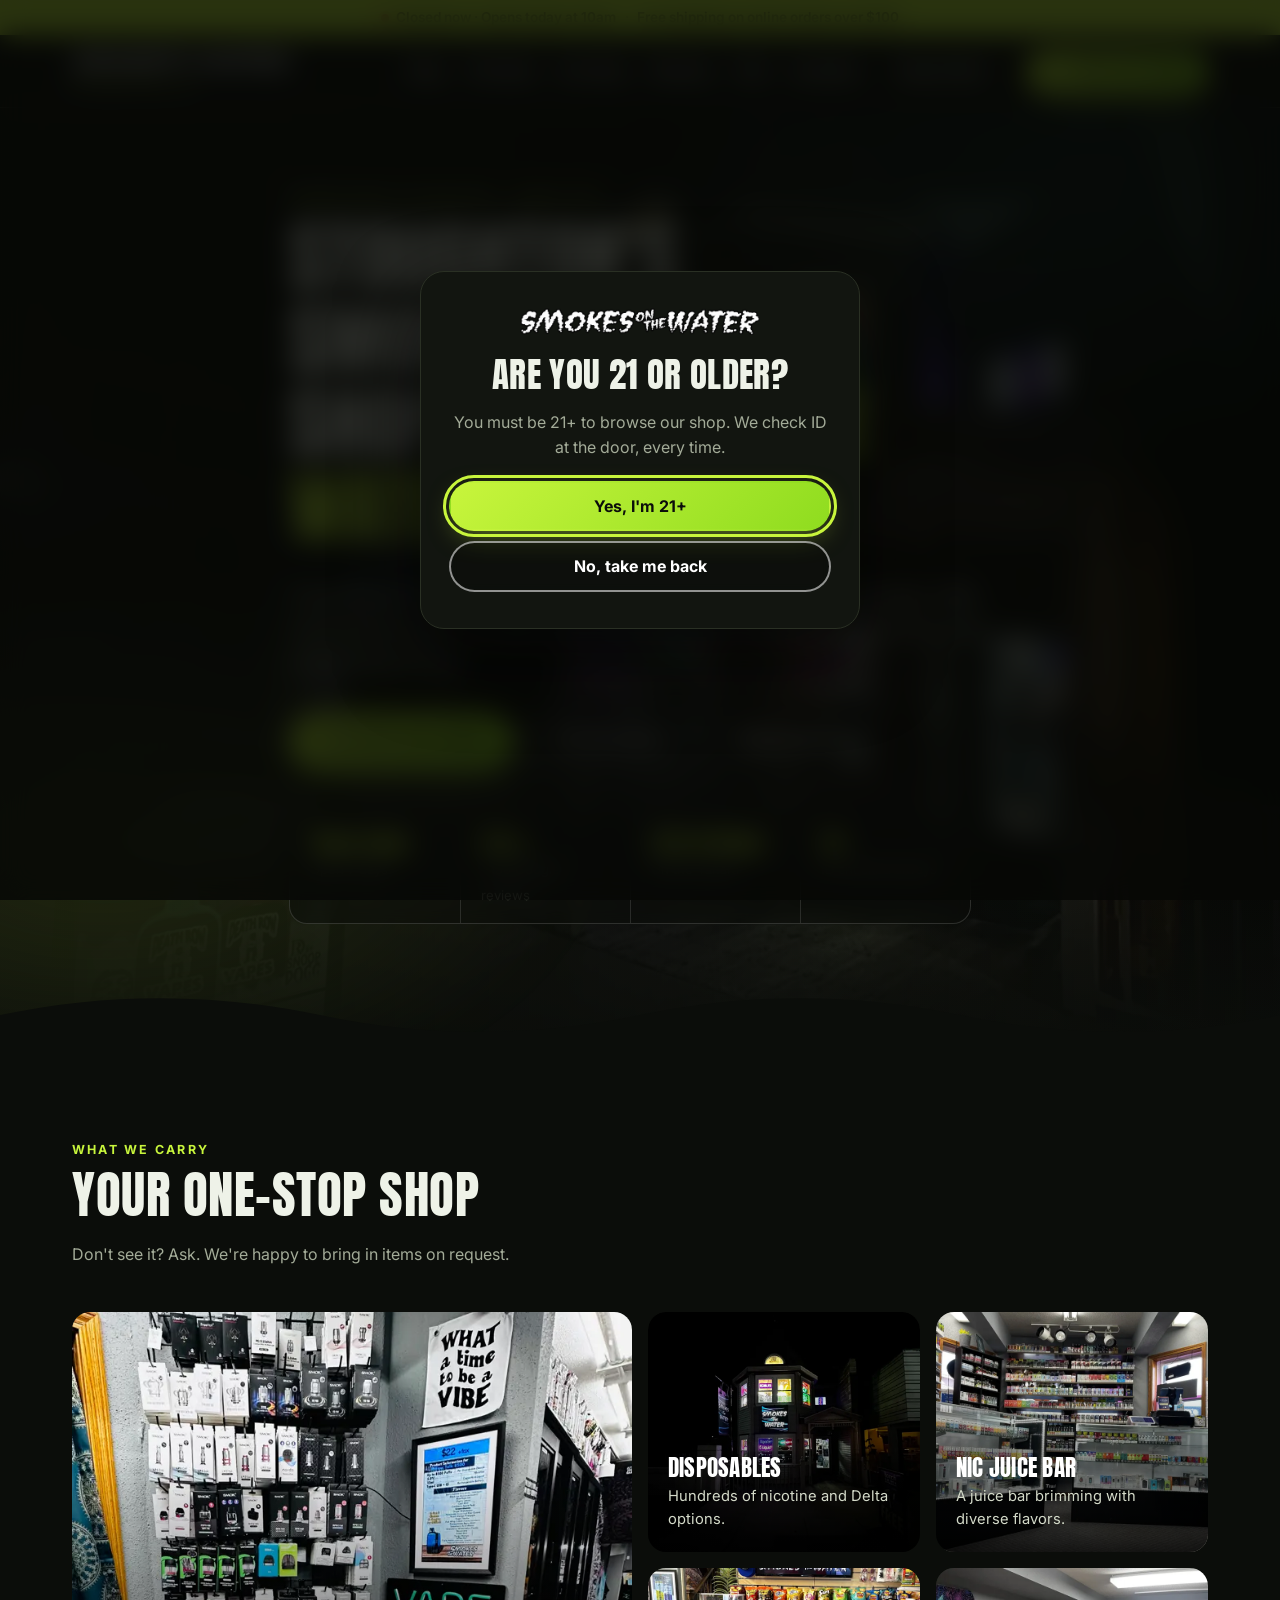
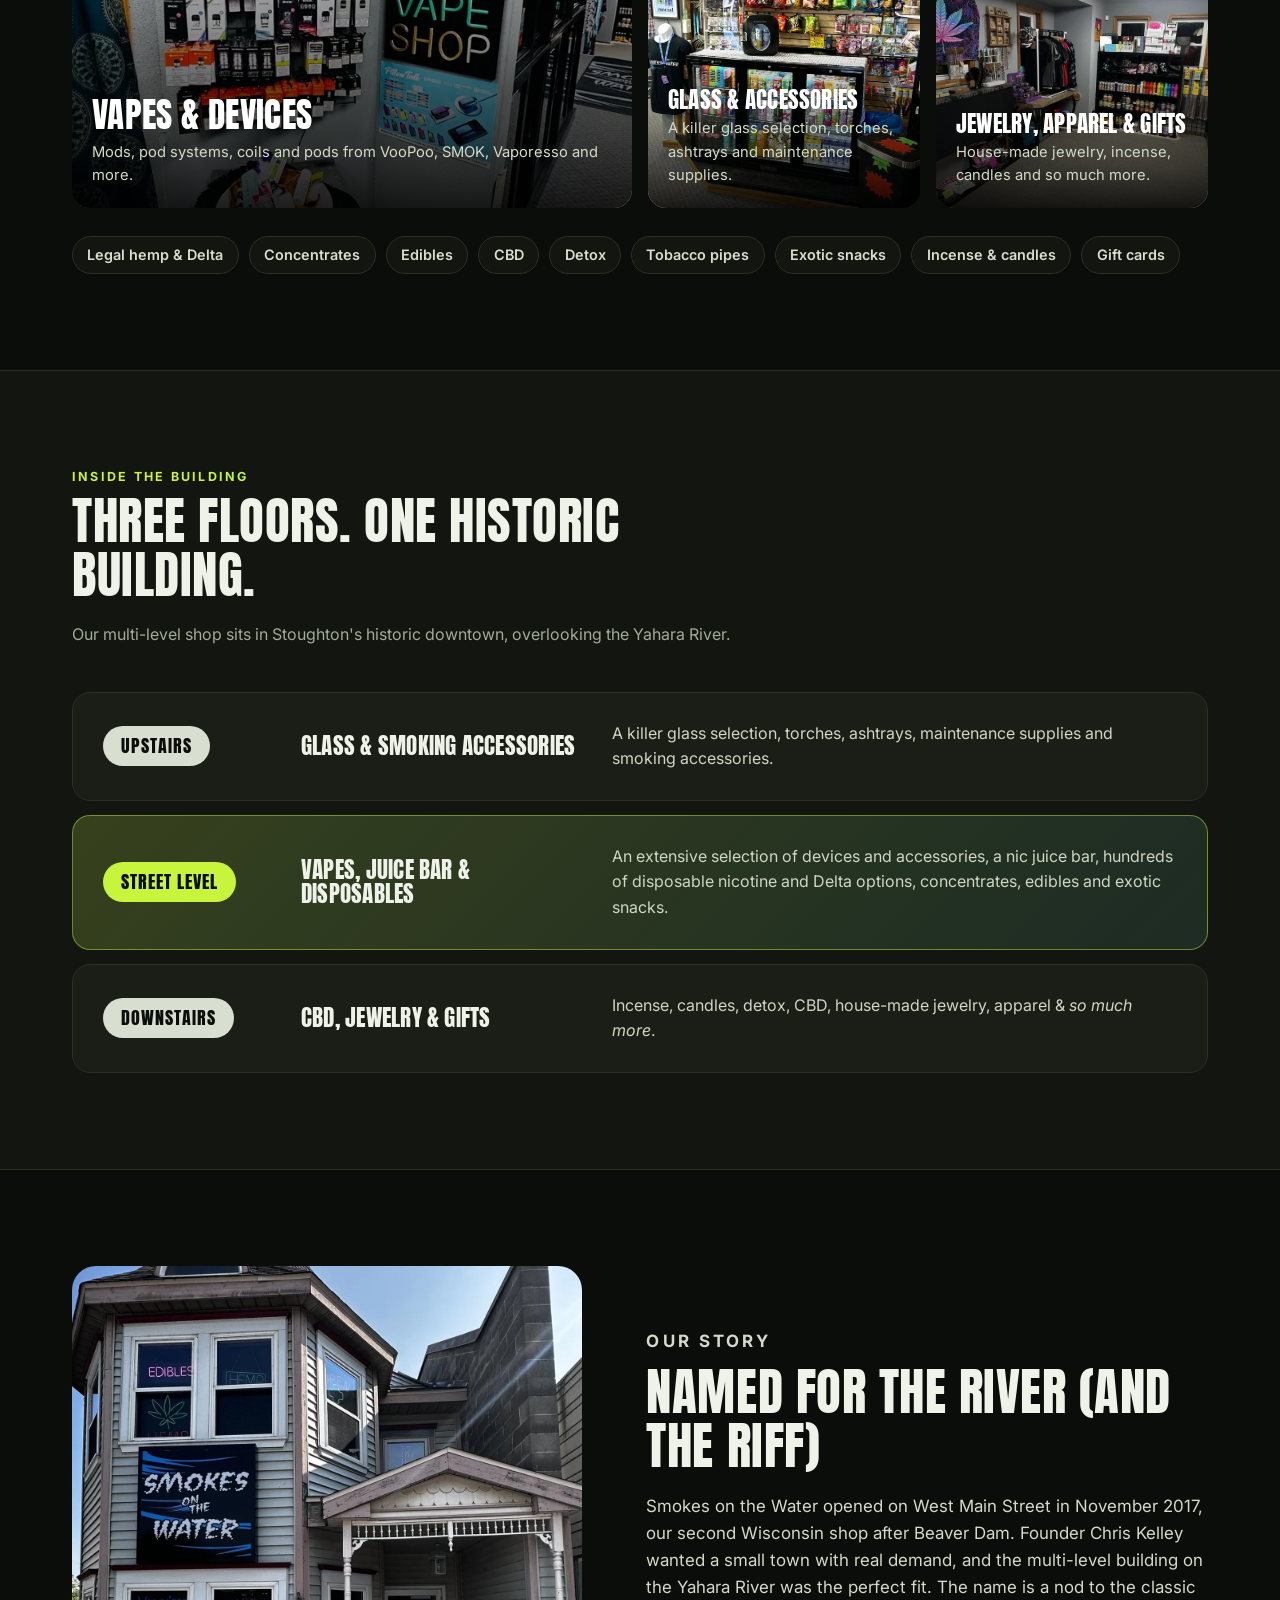
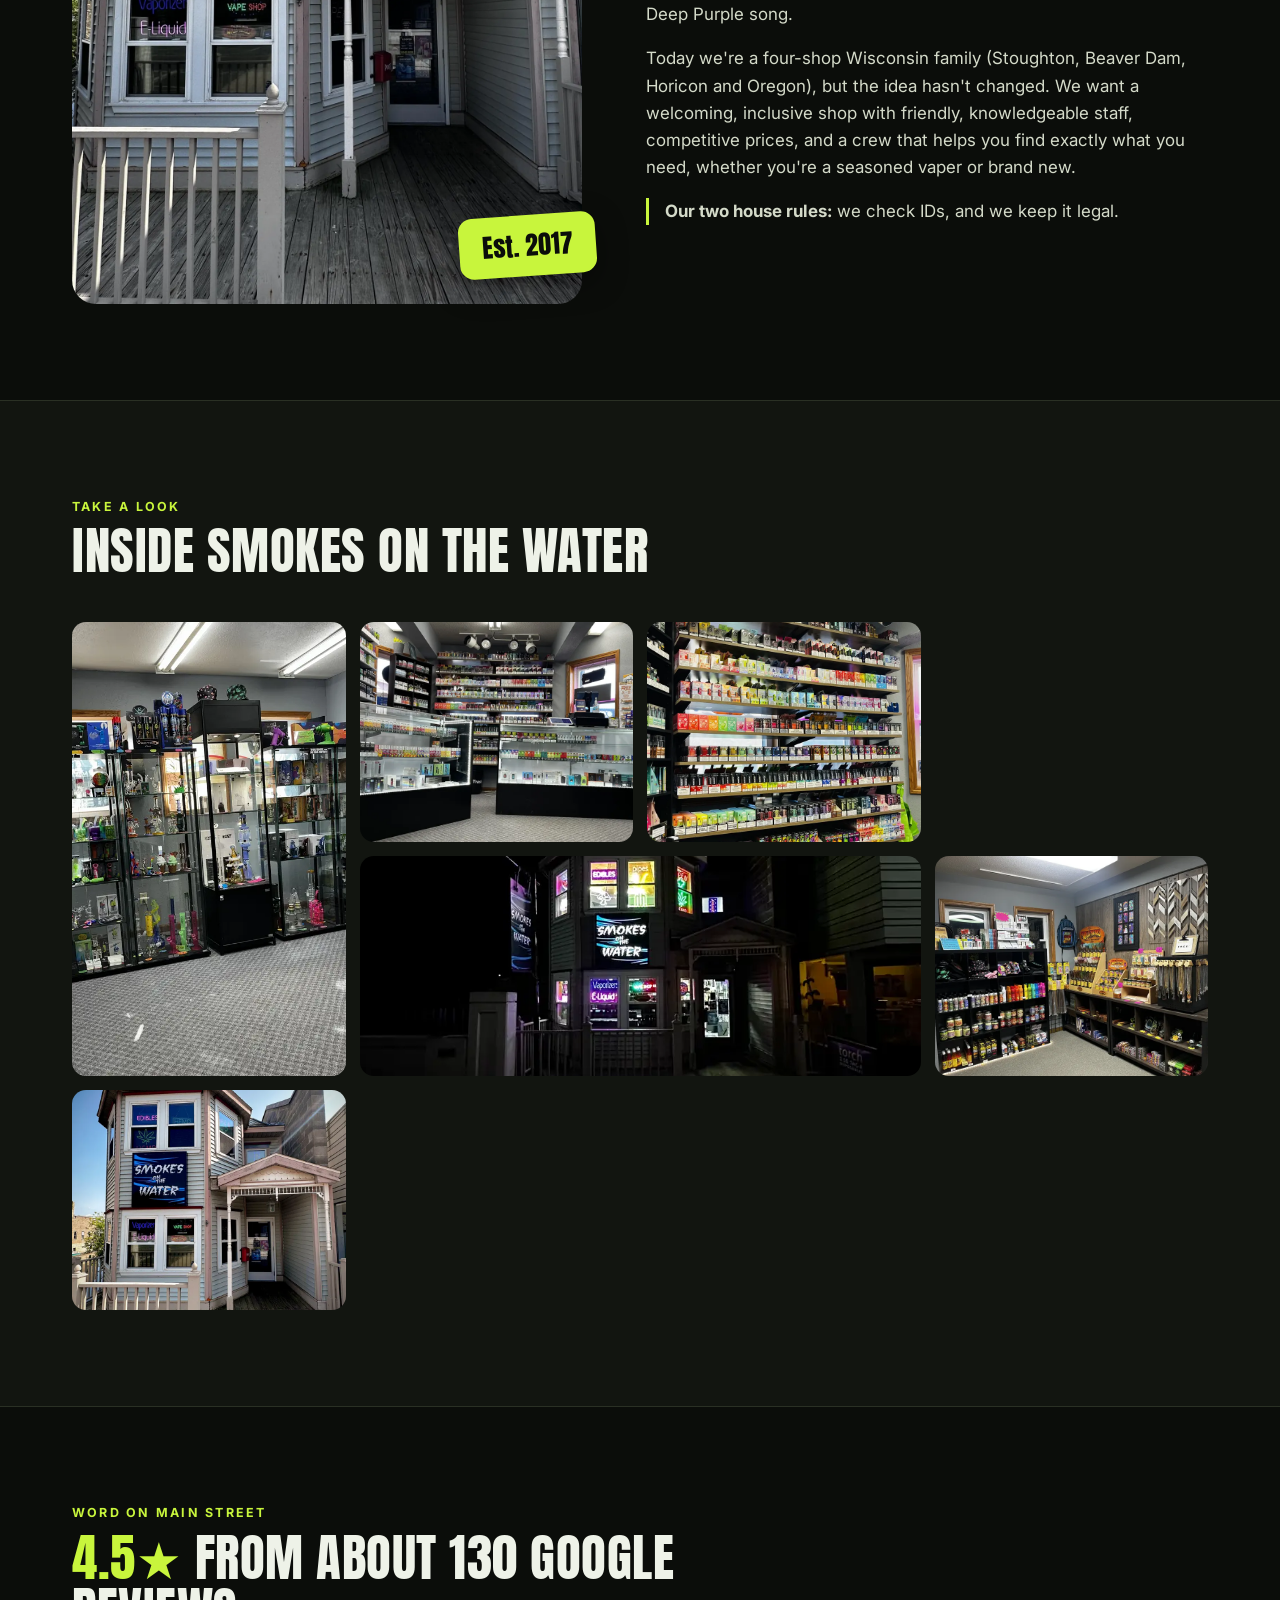
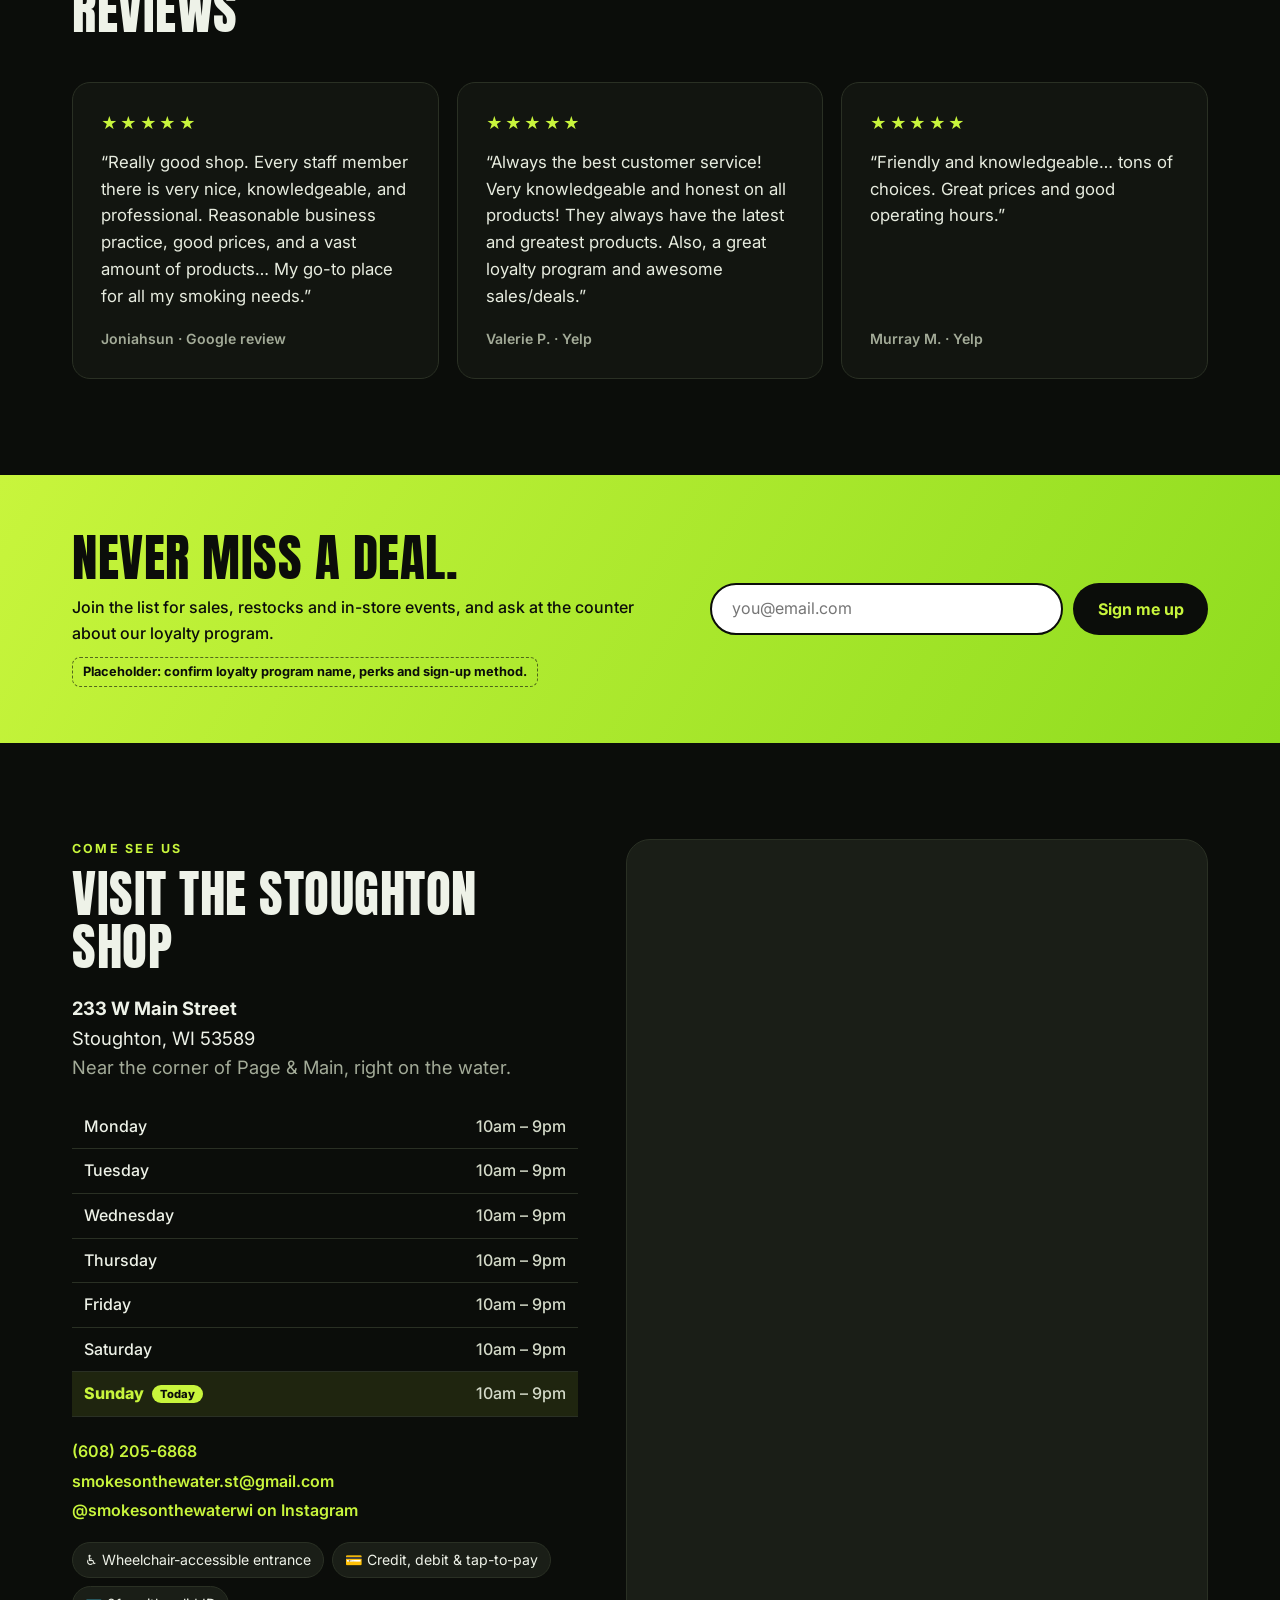
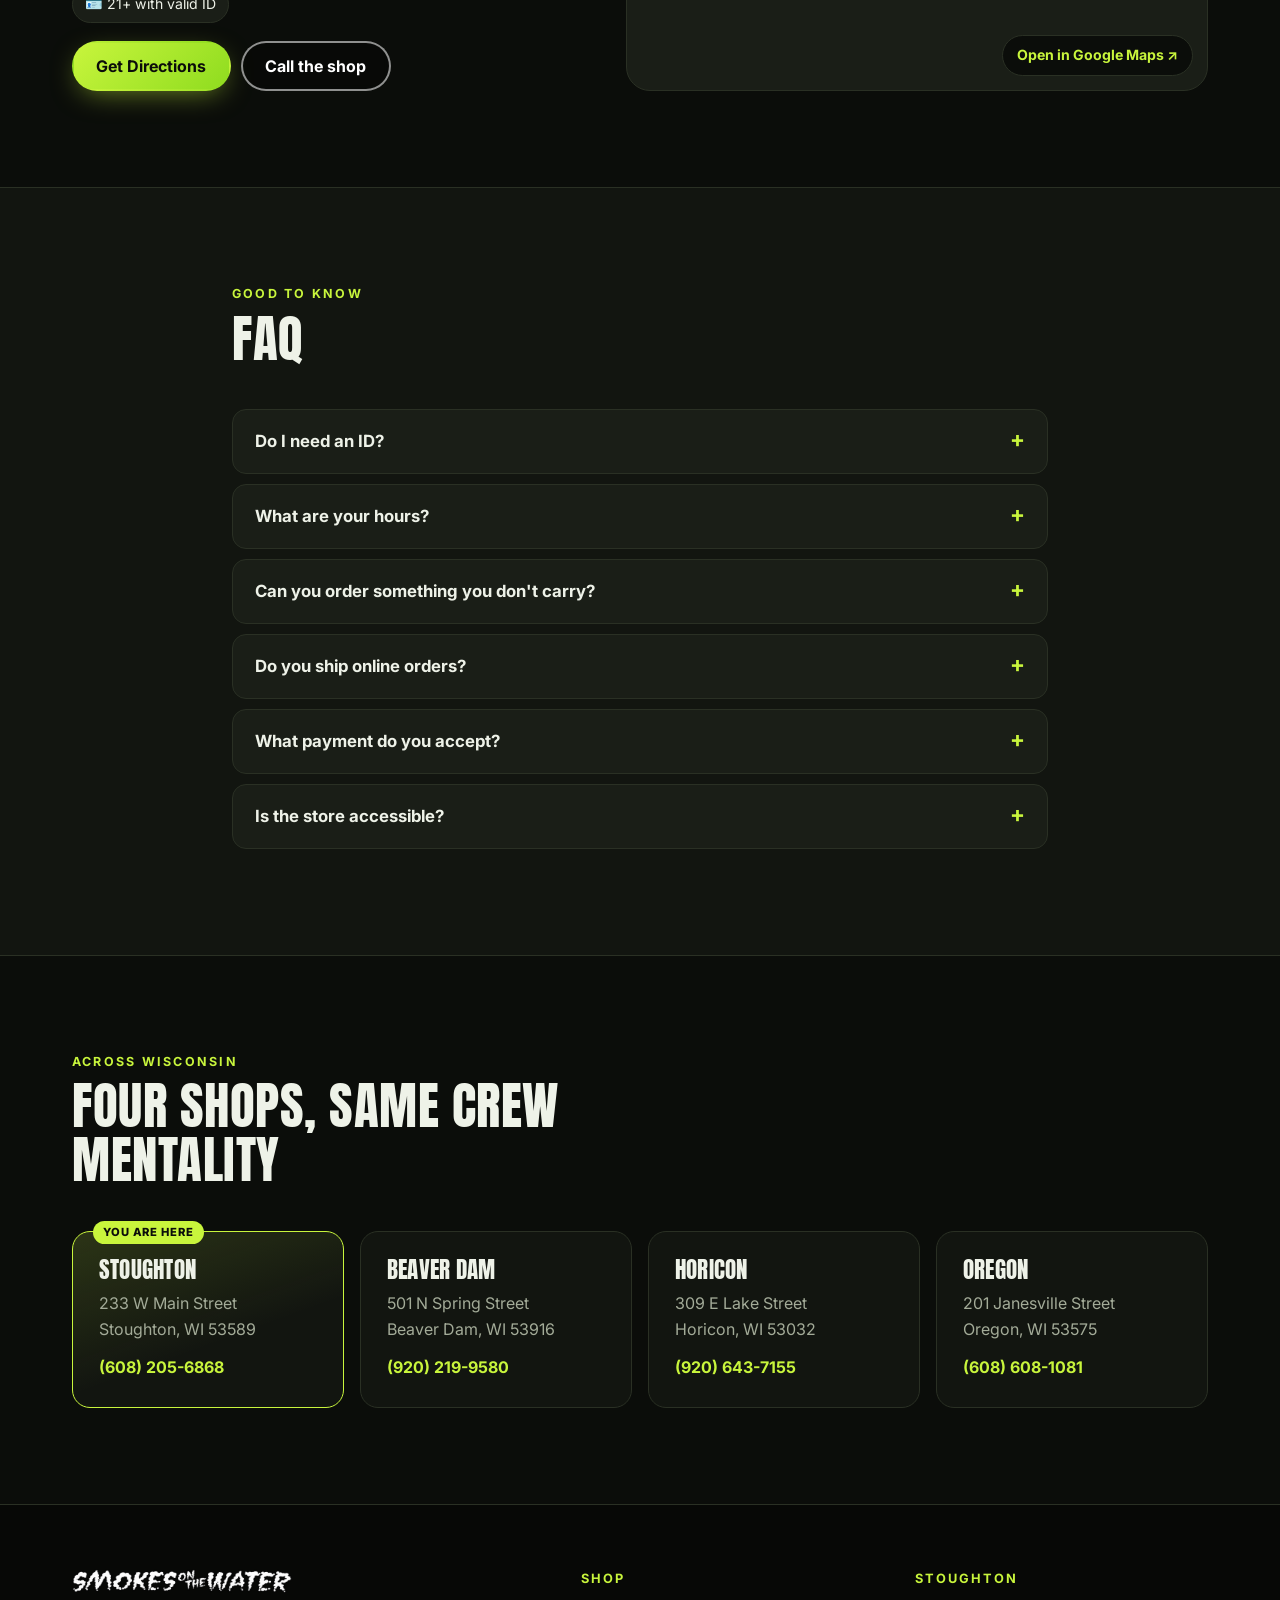
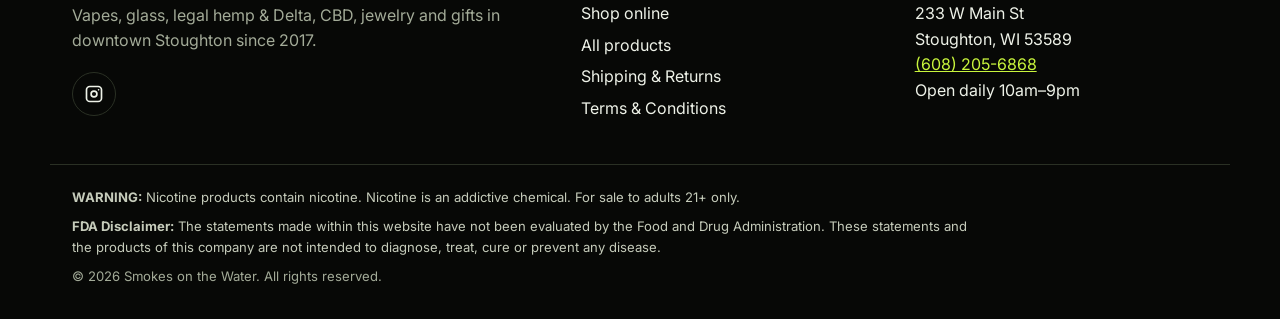
==== index.html @ 8cd24704 "Smokes on the Water website redesign" ====
<!doctype html>
<html lang="en">
<head>
<meta charset="utf-8">
<meta name="viewport" content="width=device-width, initial-scale=1">
<title>Smokes on the Water | Smoke &amp; Vape Shop in Downtown Stoughton, WI</title>
<meta name="description" content="Smokes on the Water is Stoughton's smoke and vape shop on the Yahara River at 233 W Main St. Vapes, e-liquid, disposables, glass, legal hemp/Delta, CBD, handmade jewelry and gifts. Open daily 10am–9pm. 21+.">
<link rel="canonical" href="https://www.smokesonthewaterwi.com/stoughton">
<meta property="og:title" content="Smokes on the Water, Stoughton, WI">
<meta property="og:description" content="Three floors of vapes, glass, accessories and gifts, right on the Yahara River. Open daily 10am–9pm.">
<meta property="og:image" content="img/storefront-night.webp">
<meta name="theme-color" content="#0b0d0a">
<link rel="icon" href="data:image/svg+xml,%3Csvg xmlns='http://www.w3.org/2000/svg' viewBox='0 0 64 64'%3E%3Crect width='64' height='64' rx='14' fill='%230b0d0a'/%3E%3Cpath d='M14 40c6-6 12 6 18 0s12 6 18 0' stroke='%23c8f53c' stroke-width='5' fill='none' stroke-linecap='round'/%3E%3Cpath d='M24 28c-4-5 4-8 0-13M34 28c-4-5 4-8 0-13' stroke='%23fff' stroke-width='3.5' fill='none' stroke-linecap='round'/%3E%3C/svg%3E">
<link rel="preconnect" href="https://fonts.googleapis.com">
<link rel="preconnect" href="https://fonts.gstatic.com" crossorigin>
<link href="https://fonts.googleapis.com/css2?family=Anton&family=Inter:wght@400;500;600;700;800&display=swap" rel="stylesheet">
<link rel="preload" as="image" href="img/storefront-night.webp">
<link rel="stylesheet" href="css/styles.css">
<script type="application/ld+json">
{
 "@context":"https://schema.org","@type":"Store","name":"Smokes on the Water - Stoughton",
 "image":"https://www.smokesonthewaterwi.com/img/storefront-night.webp",
 "telephone":"+1-608-205-6868","email":"smokesonthewater.st@gmail.com",
 "url":"https://www.smokesonthewaterwi.com/stoughton",
 "address":{"@type":"PostalAddress","streetAddress":"233 W Main St","addressLocality":"Stoughton","addressRegion":"WI","postalCode":"53589","addressCountry":"US"},
 "geo":{"@type":"GeoCoordinates","latitude":42.91669,"longitude":-89.22245},
 "openingHoursSpecification":[{"@type":"OpeningHoursSpecification","dayOfWeek":["Monday","Tuesday","Wednesday","Thursday","Friday","Saturday","Sunday"],"opens":"10:00","closes":"21:00"}],
 "foundingDate":"2017","paymentAccepted":"Credit card, Debit card, NFC mobile payments",
 "sameAs":["https://www.instagram.com/smokesonthewaterwi/"]
}
</script>
</head>
<body>
<a class="skip" href="#main">Skip to content</a>

<!-- Age gate (21+), same rule the current site enforces -->
<div class="gate" id="gate" role="dialog" aria-modal="true" aria-labelledby="gate-title" hidden>
  <div class="gate__card">
    <img src="img/logo-wordmark.png" alt="Smokes on the Water" width="293" height="32">
    <h2 id="gate-title">Are you 21 or older?</h2>
    <p>You must be 21+ to browse our shop. We check ID at the door, every time.</p>
    <div class="gate__btns">
      <button class="btn btn--lime" id="gate-yes">Yes, I'm 21+</button>
      <a class="btn btn--ghost" href="https://www.google.com">No, take me back</a>
    </div>
  </div>
</div>

<div class="topbar">
  <p><span class="dot"></span> <span id="open-status">Open daily 10am–9pm</span> <span class="sep">·</span> <span class="ship">Free shipping on online orders over $100</span></p>
</div>

<header class="header" id="top">
  <div class="wrap header__in">
    <a href="#top" class="brand" aria-label="Smokes on the Water home">
      <img src="img/logo-wordmark.png" alt="Smokes on the Water" width="293" height="32">
      <span class="brand__loc">Stoughton, WI</span>
    </a>
    <nav class="nav" id="nav" aria-label="Main">
      <a href="#shop">Shop</a>
      <a href="#floors">The Store</a>
      <a href="#story">Our Story</a>
      <a href="#reviews">Reviews</a>
      <a href="#visit">Visit</a>
      <a href="#locations">Locations</a>
      <a class="nav__cta" href="https://www.smokesonthewaterwi.com/shop">Shop Online</a>
    </nav>
    <a class="btn btn--lime btn--sm header__call" href="tel:+16082056868"><svg aria-hidden="true" viewBox="0 0 24 24"><path d="M6.6 10.8a15.1 15.1 0 0 0 6.6 6.6l2.2-2.2a1 1 0 0 1 1-.25 11.4 11.4 0 0 0 3.6.57 1 1 0 0 1 1 1V20a1 1 0 0 1-1 1A17 17 0 0 1 3 4a1 1 0 0 1 1-1h3.5a1 1 0 0 1 1 1c0 1.25.2 2.45.57 3.57a1 1 0 0 1-.25 1z"/></svg>(608) 205-6868</a>
    <button class="burger" id="burger" aria-controls="nav" aria-expanded="false" aria-label="Open menu"><span></span><span></span><span></span></button>
  </div>
</header>

<main id="main">
<!-- HERO -->
<section class="hero">
  <picture class="hero__bg">
    <img src="img/storefront-night.webp" alt="The Smokes on the Water storefront at night, its neon windows glowing over the Yahara River in downtown Stoughton" fetchpriority="high">
  </picture>
  <div class="hero__smoke" aria-hidden="true"></div>
  <div class="wrap hero__in">
    <p class="eyebrow">Downtown Stoughton · Since 2017</p>
    <h1>Stoughton's smoke &amp; vape shop, <span class="lime">right on the water.</span></h1>
    <p class="hero__lead">Three floors of vapes, e-liquid, disposables, glass, legal hemp &amp; Delta, CBD, handmade jewelry and gifts, with a friendly, knowledgeable crew and a view of the Yahara River.</p>
    <div class="hero__ctas">
      <a class="btn btn--lime btn--lg" href="tel:+16082056868">Call (608) 205-6868</a>
      <a class="btn btn--ghost btn--lg" href="https://www.google.com/maps/dir/?api=1&destination=233+W+Main+St+Stoughton+WI+53589" target="_blank" rel="noopener">Get Directions</a>
      <a class="btn btn--text btn--lg" href="https://www.smokesonthewaterwi.com/shop">Shop online →</a>
    </div>
    <ul class="hero__facts">
      <li><strong>10am–9pm</strong><span>Open 7 days</span></li>
      <li><strong>4.5★</strong><span>~130 Google reviews</span></li>
      <li><strong>233 W Main</strong><span>On the Yahara</span></li>
      <li><strong>21+</strong><span>ID checked always</span></li>
    </ul>
  </div>
  <svg class="wave" viewBox="0 0 1440 80" preserveAspectRatio="none" aria-hidden="true"><path d="M0 40c120-30 240-30 360 0s240 30 360 0 240-30 360 0 240 30 360 0v40H0z"/></svg>
</section>

<!-- SHOP CATEGORIES -->
<section class="section" id="shop">
  <div class="wrap">
    <div class="section__head">
      <p class="eyebrow">What we carry</p>
      <h2>Your one-stop shop</h2>
      <p class="muted">Don't see it? Ask. We're happy to bring in items on request.</p>
    </div>
    <div class="cats">
      <a class="cat cat--big" href="https://www.smokesonthewaterwi.com/shop">
        <img src="img/vape-wall-sm.webp" alt="Wall of vape devices and pods" loading="lazy">
        <div><h3>Vapes &amp; Devices</h3><p>Mods, pod systems, coils and pods from VooPoo, SMOK, Vaporesso and more.</p></div>
      </a>
      <a class="cat" href="https://www.smokesonthewaterwi.com/shop">
        <img src="img/disposables-wall-sm.webp" alt="Shelves stocked with colorful disposable vapes" loading="lazy">
        <div><h3>Disposables</h3><p>Hundreds of nicotine and Delta options.</p></div>
      </a>
      <a class="cat" href="https://www.smokesonthewaterwi.com/shop">
        <img src="img/interior-counter-sm.webp" alt="Glass display counters with e-liquid shelving behind" loading="lazy">
        <div><h3>Nic Juice Bar</h3><p>A juice bar brimming with diverse flavors.</p></div>
      </a>
      <a class="cat" href="https://www.smokesonthewaterwi.com/shop">
        <img src="img/glass-case-sm.webp" alt="Lit display cases of glass pipes" loading="lazy">
        <div><h3>Glass &amp; Accessories</h3><p>A killer glass selection, torches, ashtrays and maintenance supplies.</p></div>
      </a>
      <a class="cat" href="https://www.smokesonthewaterwi.com/all-products">
        <img src="img/interior-merch-sm.webp" alt="Apparel, gifts and accessories on display" loading="lazy">
        <div><h3>Jewelry, Apparel &amp; Gifts</h3><p>House-made jewelry, incense, candles and so much more.</p></div>
      </a>
    </div>
    <ul class="chips" aria-label="Also in store">
      <li>Legal hemp &amp; Delta</li><li>Concentrates</li><li>Edibles</li><li>CBD</li><li>Detox</li><li>Tobacco pipes</li><li>Exotic snacks</li><li>Incense &amp; candles</li><li>Gift cards</li>
    </ul>
  </div>
</section>

<!-- THREE FLOORS -->
<section class="section section--alt" id="floors">
  <div class="wrap">
    <div class="section__head">
      <p class="eyebrow">Inside the building</p>
      <h2>Three floors. One historic building.</h2>
      <p class="muted">Our multi-level shop sits in Stoughton's historic downtown, overlooking the Yahara River.</p>
    </div>
    <ol class="floors">
      <li class="floor">
        <span class="floor__tag">Upstairs</span>
        <h3>Glass &amp; smoking accessories</h3>
        <p>A killer glass selection, torches, ashtrays, maintenance supplies and smoking accessories.</p>
      </li>
      <li class="floor floor--main">
        <span class="floor__tag">Street level</span>
        <h3>Vapes, juice bar &amp; disposables</h3>
        <p>An extensive selection of devices and accessories, a nic juice bar, hundreds of disposable nicotine and Delta options, concentrates, edibles and exotic snacks.</p>
      </li>
      <li class="floor">
        <span class="floor__tag">Downstairs</span>
        <h3>CBD, jewelry &amp; gifts</h3>
        <p>Incense, candles, detox, CBD, house-made jewelry, apparel &amp; <em>so much more</em>.</p>
      </li>
    </ol>
  </div>
</section>

<!-- STORY -->
<section class="section" id="story">
  <div class="wrap story">
    <div class="story__img">
      <img src="img/storefront-day.webp" alt="The Smokes on the Water building on W Main St in daylight, with its turret and wraparound deck" loading="lazy">
      <span class="story__badge">Est. 2017</span>
    </div>
    <div class="story__copy">
      <p class="eyebrow">Our story</p>
      <h2>Named for the river (and the riff)</h2>
      <p>Smokes on the Water opened on West Main Street in November 2017, our second Wisconsin shop after Beaver Dam. Founder Chris Kelley wanted a small town with real demand, and the multi-level building on the Yahara River was the perfect fit. The name is a nod to the classic Deep Purple song.</p>
      <p>Today we're a four-shop Wisconsin family (Stoughton, Beaver Dam, Horicon and Oregon), but the idea hasn't changed. We want a welcoming, inclusive shop with friendly, knowledgeable staff, competitive prices, and a crew that helps you find exactly what you need, whether you're a seasoned vaper or brand new.</p>
      <p class="rules"><strong>Our two house rules:</strong> we check IDs, and we keep it legal.</p>
    </div>
  </div>
</section>

<!-- GALLERY -->
<section class="section section--alt" id="gallery">
  <div class="wrap">
    <div class="section__head">
      <p class="eyebrow">Take a look</p>
      <h2>Inside Smokes on the Water</h2>
    </div>
    <div class="gallery">
      <button class="g g--tall" data-full="img/storefront-night-wide.webp"><img src="img/storefront-night-wide-sm.webp" alt="Storefront glowing at night" loading="lazy"></button>
      <button class="g" data-full="img/interior-counter.webp"><img src="img/interior-counter-sm.webp" alt="Main floor display counters" loading="lazy"></button>
      <button class="g" data-full="img/welcome-snacks.webp"><img src="img/welcome-snacks-sm.webp" alt="Welcome sign above the exotic snacks and drinks coolers" loading="lazy"></button>
      <button class="g g--wide" data-full="img/disposables-wall.webp"><img src="img/disposables-wall-sm.webp" alt="Disposable vape wall" loading="lazy"></button>
      <button class="g" data-full="img/interior-accessories.webp"><img src="img/interior-accessories-sm.webp" alt="Accessories and gifts display" loading="lazy"></button>
      <button class="g" data-full="img/storefront-day-2.webp"><img src="img/storefront-day-2-sm.webp" alt="Front entrance of the shop" loading="lazy"></button>
    </div>
  </div>
</section>

<!-- REVIEWS (real quotes from public review listings) -->
<section class="section" id="reviews">
  <div class="wrap">
    <div class="section__head">
      <p class="eyebrow">Word on Main Street</p>
      <h2><span class="lime">4.5★</span> from about 130 Google reviews</h2>
    </div>
    <div class="reviews">
      <figure class="review">
        <div class="stars" aria-label="5 out of 5 stars">★★★★★</div>
        <blockquote>“Really good shop. Every staff member there is very nice, knowledgeable, and professional. Reasonable business practice, good prices, and a vast amount of products… My go-to place for all my smoking needs.”</blockquote>
        <figcaption>Joniahsun · Google review</figcaption>
      </figure>
      <figure class="review">
        <div class="stars" aria-label="5 out of 5 stars">★★★★★</div>
        <blockquote>“Always the best customer service! Very knowledgeable and honest on all products! They always have the latest and greatest products. Also, a great loyalty program and awesome sales/deals.”</blockquote>
        <figcaption>Valerie P. · Yelp</figcaption>
      </figure>
      <figure class="review">
        <div class="stars" aria-label="5 out of 5 stars">★★★★★</div>
        <blockquote>“Friendly and knowledgeable… tons of choices. Great prices and good operating hours.”</blockquote>
        <figcaption>Murray M. · Yelp</figcaption>
      </figure>
    </div>
  </div>
</section>

<!-- LOYALTY / NEWSLETTER -->
<section class="band">
  <div class="wrap band__in">
    <div>
      <h2>Never miss a deal.</h2>
      <p>Join the list for sales, restocks and in-store events, and ask at the counter about our loyalty program.</p>
      <p class="ph">Placeholder: confirm loyalty program name, perks and sign-up method.</p>
    </div>
    <form class="signup" onsubmit="event.preventDefault();this.querySelector('.signup__ok').hidden=false;this.reset();">
      <label for="email" class="sr">Email address</label>
      <input id="email" type="email" required placeholder="you@email.com" autocomplete="email">
      <button class="btn btn--dark" type="submit">Sign me up</button>
      <p class="signup__ok" role="status" hidden>Thanks for subscribing!</p>
    </form>
  </div>
</section>

<!-- VISIT -->
<section class="section" id="visit">
  <div class="wrap visit">
    <div class="visit__info">
      <p class="eyebrow">Come see us</p>
      <h2>Visit the Stoughton shop</h2>
      <address>
        <strong>233 W Main Street</strong><br>Stoughton, WI 53589<br>
        <span class="muted">Near the corner of Page &amp; Main, right on the water.</span>
      </address>
      <table class="hours" aria-label="Store hours">
        <tbody id="hours">
          <tr data-d="1"><th>Monday</th><td>10am – 9pm</td></tr>
          <tr data-d="2"><th>Tuesday</th><td>10am – 9pm</td></tr>
          <tr data-d="3"><th>Wednesday</th><td>10am – 9pm</td></tr>
          <tr data-d="4"><th>Thursday</th><td>10am – 9pm</td></tr>
          <tr data-d="5"><th>Friday</th><td>10am – 9pm</td></tr>
          <tr data-d="6"><th>Saturday</th><td>10am – 9pm</td></tr>
          <tr data-d="0"><th>Sunday</th><td>10am – 9pm</td></tr>
        </tbody>
      </table>
      <ul class="contact">
        <li><a href="tel:+16082056868">(608) 205-6868</a></li>
        <li><a href="mailto:smokesonthewater.st@gmail.com">smokesonthewater.st@gmail.com</a></li>
        <li><a href="https://www.instagram.com/smokesonthewaterwi/" target="_blank" rel="noopener">@smokesonthewaterwi on Instagram</a></li>
      </ul>
      <ul class="amen">
        <li>♿ Wheelchair-accessible entrance</li>
        <li>💳 Credit, debit &amp; tap-to-pay</li>
        <li>🪪 21+ with valid ID</li>
      </ul>
      <div class="visit__ctas">
        <a class="btn btn--lime" href="https://www.google.com/maps/dir/?api=1&destination=233+W+Main+St+Stoughton+WI+53589" target="_blank" rel="noopener">Get Directions</a>
        <a class="btn btn--ghost" href="tel:+16082056868">Call the shop</a>
      </div>
    </div>
    <div class="visit__map">
      <iframe title="Map showing Smokes on the Water at 233 W Main St, Stoughton, WI" src="https://www.openstreetmap.org/export/embed.html?bbox=-89.2262%2C42.9152%2C-89.2188%2C42.9182&amp;layer=mapnik&amp;marker=42.91669%2C-89.22245" ></iframe>
      <a class="map__link" href="https://www.google.com/maps/search/?api=1&query=Smokes+on+the+Water+233+W+Main+St+Stoughton+WI" target="_blank" rel="noopener">Open in Google Maps ↗</a>
    </div>
  </div>
</section>

<!-- FAQ -->
<section class="section section--alt" id="faq">
  <div class="wrap faq">
    <div class="section__head"><p class="eyebrow">Good to know</p><h2>FAQ</h2></div>
    <details><summary>Do I need an ID?</summary><p>Yes. You must be 21 or older, and we check ID for every purchase.</p></details>
    <details><summary>What are your hours?</summary><p>We're open every day, 10am–9pm, at all four locations.</p></details>
    <details><summary>Can you order something you don't carry?</summary><p>Usually, yes. We're always expanding our inventory and are happy to bring in items on request. Just ask at the counter or call (608) 205-6868.</p></details>
    <details><summary>Do you ship online orders?</summary><p>Yes. Shop online at our store, and orders over $100 ship free. See our <a href="https://www.smokesonthewaterwi.com/shipping-returns">Shipping &amp; Returns</a> policy for details.</p></details>
    <details><summary>What payment do you accept?</summary><p>Credit cards, debit cards and NFC mobile payments (tap to pay).</p></details>
    <details><summary>Is the store accessible?</summary><p>Our street-level entrance is wheelchair accessible.</p></details>
  </div>
</section>

<!-- LOCATIONS -->
<section class="section" id="locations">
  <div class="wrap">
    <div class="section__head"><p class="eyebrow">Across Wisconsin</p><h2>Four shops, same crew mentality</h2></div>
    <div class="locs">
      <article class="loc loc--here"><span class="loc__tag">You are here</span><h3>Stoughton</h3><p>233 W Main Street<br>Stoughton, WI 53589</p><a href="tel:+16082056868">(608) 205-6868</a></article>
      <article class="loc"><h3>Beaver Dam</h3><p>501 N Spring Street<br>Beaver Dam, WI 53916</p><a href="tel:+19202199580">(920) 219-9580</a></article>
      <article class="loc"><h3>Horicon</h3><p>309 E Lake Street<br>Horicon, WI 53032</p><a href="tel:+19206437155">(920) 643-7155</a></article>
      <article class="loc"><h3>Oregon</h3><p>201 Janesville Street<br>Oregon, WI 53575</p><a href="tel:+16086081081">(608) 608-1081</a></article>
    </div>
  </div>
</section>
</main>

<footer class="footer">
  <div class="wrap footer__in">
    <div>
      <img src="img/logo-wordmark.png" alt="Smokes on the Water" width="220" height="24" loading="lazy">
      <p class="muted">Vapes, glass, legal hemp &amp; Delta, CBD, jewelry and gifts in downtown Stoughton since 2017.</p>
      <a class="ig" href="https://www.instagram.com/smokesonthewaterwi/" target="_blank" rel="noopener" aria-label="Smokes on the Water on Instagram"><svg viewBox="0 0 24 24" aria-hidden="true"><path d="M7 2h10a5 5 0 0 1 5 5v10a5 5 0 0 1-5 5H7a5 5 0 0 1-5-5V7a5 5 0 0 1 5-5zm0 2a3 3 0 0 0-3 3v10a3 3 0 0 0 3 3h10a3 3 0 0 0 3-3V7a3 3 0 0 0-3-3zm5 3.5a4.5 4.5 0 1 1 0 9 4.5 4.5 0 0 1 0-9zm0 2a2.5 2.5 0 1 0 0 5 2.5 2.5 0 0 0 0-5zM17.5 6a1 1 0 1 1 0 2 1 1 0 0 1 0-2z"/></svg></a>
    </div>
    <nav aria-label="Footer"><h4>Shop</h4><a href="https://www.smokesonthewaterwi.com/shop">Shop online</a><a href="https://www.smokesonthewaterwi.com/all-products">All products</a><a href="https://www.smokesonthewaterwi.com/shipping-returns">Shipping &amp; Returns</a><a href="https://www.smokesonthewaterwi.com/copy-of-terms-conditions">Terms &amp; Conditions</a></nav>
    <div><h4>Stoughton</h4><p>233 W Main St<br>Stoughton, WI 53589<br><a href="tel:+16082056868">(608) 205-6868</a><br>Open daily 10am–9pm</p></div>
  </div>
  <div class="wrap legal">
    <p><strong>WARNING:</strong> Nicotine products contain nicotine. Nicotine is an addictive chemical. For sale to adults 21+ only.</p>
    <p><strong>FDA Disclaimer:</strong> The statements made within this website have not been evaluated by the Food and Drug Administration. These statements and the products of this company are not intended to diagnose, treat, cure or prevent any disease.</p>
    <p class="muted">© <span id="yr">2026</span> Smokes on the Water. All rights reserved.</p>
  </div>
</footer>

<nav class="actionbar" aria-label="Quick actions">
  <a href="tel:+16082056868"><svg viewBox="0 0 24 24" aria-hidden="true"><path d="M6.6 10.8a15.1 15.1 0 0 0 6.6 6.6l2.2-2.2a1 1 0 0 1 1-.25 11.4 11.4 0 0 0 3.6.57 1 1 0 0 1 1 1V20a1 1 0 0 1-1 1A17 17 0 0 1 3 4a1 1 0 0 1 1-1h3.5a1 1 0 0 1 1 1c0 1.25.2 2.45.57 3.57a1 1 0 0 1-.25 1z"/></svg>Call</a>
  <a href="https://www.google.com/maps/dir/?api=1&destination=233+W+Main+St+Stoughton+WI+53589" target="_blank" rel="noopener"><svg viewBox="0 0 24 24" aria-hidden="true"><path d="M12 2a7 7 0 0 1 7 7c0 5.2-7 13-7 13S5 14.2 5 9a7 7 0 0 1 7-7zm0 4.5a2.5 2.5 0 1 0 0 5 2.5 2.5 0 0 0 0-5z"/></svg>Directions</a>
  <a class="actionbar__main" href="https://www.smokesonthewaterwi.com/shop"><svg viewBox="0 0 24 24" aria-hidden="true"><path d="M7 4h-2l-1 2v1h2l3.6 7.6-1.4 2.4A2 2 0 0 0 10 20h10v-2H10l1.1-2h7.4a2 2 0 0 0 1.8-1.1L23 8H7.2zM10 21a1.5 1.5 0 1 0 0 .01zM19 21a1.5 1.5 0 1 0 0 .01z"/></svg>Shop</a>
</nav>

<dialog class="lightbox" id="lightbox"><button class="lightbox__x" aria-label="Close">×</button><img alt=""></dialog>

<script src="js/main.js" defer></script>
</body>
</html>
---- css/styles.css ----
:root{
  --ink:#0b0d0a;--ink-2:#121510;--ink-3:#1a1e17;--line:#2a3024;
  --lime:#c8f53c;--lime-2:#8fdc1f;--river:#3fc5c0;
  --text:#eef2e8;--muted:#a3ab98;
  --r:18px;--wrap:1180px;
  --display:"Anton",Impact,"Arial Narrow",sans-serif;
  --body:"Inter",system-ui,-apple-system,Segoe UI,Roboto,sans-serif;
}
*{box-sizing:border-box}
html{scroll-behavior:smooth;scroll-padding-top:84px}
body{margin:0;overflow-x:clip;background:var(--ink);color:var(--text);font:16px/1.6 var(--body);-webkit-font-smoothing:antialiased}
img{max-width:100%;display:block}
a{color:var(--lime)}
.wrap{max-width:var(--wrap);margin:0 auto;padding:0 22px}
.sr{position:absolute;width:1px;height:1px;overflow:hidden;clip:rect(0 0 0 0)}
.skip{position:absolute;left:-999px;top:8px;background:var(--lime);color:var(--ink);padding:8px 14px;border-radius:8px;z-index:100}
.skip:focus{left:8px}
:focus-visible{outline:3px solid var(--lime);outline-offset:3px;border-radius:6px}
h1,h2,h3{font-family:var(--display);font-weight:400;letter-spacing:.01em;line-height:1.05;margin:0 0 .4em;text-transform:uppercase}
h2{font-size:clamp(2rem,4.2vw,3.2rem)}
h3{font-size:1.45rem}
.lime{color:var(--lime)}
.muted{color:var(--muted)}
.eyebrow{font-weight:700;font-size:.78rem;letter-spacing:.18em;text-transform:uppercase;color:var(--lime);margin:0 0 .6em}

/* buttons */
.btn{display:inline-flex;align-items:center;justify-content:center;gap:.5em;font:700 1rem/1 var(--body);padding:.95em 1.4em;border-radius:999px;text-decoration:none;border:2px solid transparent;cursor:pointer;transition:transform .15s,background .15s,box-shadow .15s}
.btn svg{width:18px;height:18px;fill:currentColor}
.btn:hover{transform:translateY(-2px)}
.btn--lime{background:linear-gradient(135deg,var(--lime),var(--lime-2));color:var(--ink);box-shadow:0 8px 28px -8px rgba(200,245,60,.55)}
.btn--ghost{border-color:rgba(255,255,255,.55);color:#fff;background:rgba(0,0,0,.25);backdrop-filter:blur(4px)}
.btn--ghost:hover{border-color:var(--lime);color:var(--lime)}
.btn--text{color:#fff;padding-left:.4em;padding-right:.4em}
.btn--dark{background:var(--ink);color:var(--lime)}
.btn--sm{padding:.7em 1.1em;font-size:.92rem}
.btn--lg{padding:1.05em 1.6em;font-size:1.05rem}

/* top bar + header */
.topbar{background:var(--lime);color:var(--ink);font-size:.85rem;font-weight:600;text-align:center}
.topbar p{margin:0;padding:.5em 1em}
.topbar .dot{display:inline-block;width:8px;height:8px;border-radius:50%;background:#0a7a2f;margin-right:4px;box-shadow:0 0 0 3px rgba(10,122,47,.25)}
.topbar.closed .dot{background:#b3261e;box-shadow:0 0 0 3px rgba(179,38,30,.2)}
.topbar .sep{opacity:.5;margin:0 .4em}
.header{position:sticky;top:0;z-index:40;border-bottom:1px solid var(--line)}
.header::before{content:"";position:absolute;inset:0;z-index:-1;background:rgba(11,13,10,.88);backdrop-filter:blur(10px)}
.header__in{display:flex;align-items:center;gap:24px;height:72px}
.brand{display:flex;flex-direction:column;gap:2px;text-decoration:none;margin-right:auto}
.brand img{width:220px;height:auto}
.brand__loc{font-size:.68rem;letter-spacing:.24em;text-transform:uppercase;color:var(--lime);font-weight:700}
.nav{display:flex;align-items:center;gap:22px}
.nav a{color:var(--text);text-decoration:none;font-weight:600;font-size:.95rem}
.nav a:hover{color:var(--lime)}
.nav__cta{border:1.5px solid var(--line);padding:.5em 1em;border-radius:999px}
.burger{display:none;background:none;border:0;width:44px;height:44px;padding:10px;cursor:pointer}
.burger span{display:block;height:2px;background:#fff;margin:6px 0;transition:.2s}
.burger[aria-expanded=true] span:nth-child(1){transform:translateY(8px) rotate(45deg)}
.burger[aria-expanded=true] span:nth-child(2){opacity:0}
.burger[aria-expanded=true] span:nth-child(3){transform:translateY(-8px) rotate(-45deg)}

/* hero */
.hero{position:relative;min-height:calc(100vh - 110px);min-height:min(860px,calc(100svh - 110px));display:flex;align-items:center;overflow:hidden;isolation:isolate;padding:80px 0 120px}
.hero__bg{position:absolute;inset:0;z-index:-2}
.hero__bg img{width:100%;height:100%;object-fit:cover;object-position:60% 40%}
.hero::before{content:"";position:absolute;inset:0;z-index:-1;background:linear-gradient(90deg,rgba(11,13,10,.95) 0%,rgba(11,13,10,.78) 45%,rgba(11,13,10,.25) 100%),linear-gradient(0deg,var(--ink) 0%,transparent 35%)}
.hero__smoke{position:absolute;inset:-20%;z-index:-1;pointer-events:none;background:radial-gradient(40% 30% at 20% 70%,rgba(200,245,60,.12),transparent 70%),radial-gradient(35% 30% at 75% 20%,rgba(63,197,192,.12),transparent 70%);filter:blur(30px);animation:drift 18s ease-in-out infinite alternate}
@keyframes drift{to{transform:translate3d(4%,-3%,0) scale(1.08)}}
.hero__in{max-width:var(--wrap)}
.hero h1{font-size:clamp(2.6rem,6.2vw,5rem);max-width:15ch;text-shadow:0 4px 30px rgba(0,0,0,.5)}
.hero__lead{font-size:clamp(1.05rem,1.6vw,1.25rem);max-width:54ch;color:#d9dfd0;margin:0 0 1.8em}
.hero__ctas{display:flex;flex-wrap:wrap;gap:12px;margin-bottom:44px}
.hero__facts{list-style:none;margin:0;padding:0;display:grid;grid-template-columns:repeat(4,minmax(0,170px));gap:0;border:1px solid rgba(255,255,255,.14);border-radius:var(--r);background:rgba(11,13,10,.55);backdrop-filter:blur(8px);width:max-content;max-width:100%}
.hero__facts li{padding:16px 20px;border-left:1px solid rgba(255,255,255,.12)}
.hero__facts li:first-child{border-left:0}
.hero__facts strong{display:block;font-family:var(--display);font-weight:400;font-size:1.5rem;color:var(--lime);line-height:1.1}
.hero__facts span{font-size:.82rem;color:var(--muted)}
.wave{position:absolute;bottom:-1px;left:0;width:100%;height:60px;fill:var(--ink)}

/* sections */
.section{padding:96px 0}
.section--alt{background:var(--ink-2);border-block:1px solid var(--line)}
.section__head{max-width:680px;margin-bottom:44px}

/* categories */
.cats{display:grid;grid-template-columns:repeat(4,1fr);grid-auto-rows:240px;gap:16px}
.cat{position:relative;border-radius:var(--r);overflow:hidden;text-decoration:none;color:#fff;background:var(--ink-3);isolation:isolate}
.cat img{position:absolute;inset:0;width:100%;height:100%;object-fit:cover;z-index:-2;transition:transform .5s}
.cat::after{content:"";position:absolute;inset:0;z-index:-1;background:linear-gradient(180deg,transparent 30%,rgba(0,0,0,.88))}
.cat:hover img{transform:scale(1.06)}
.cat div{position:absolute;left:0;right:0;bottom:0;padding:20px}
.cat h3{margin:0 0 .2em}
.cat p{margin:0;font-size:.92rem;color:#d4dac9}
.cat--big{grid-column:span 2;grid-row:span 2}
.cat--big h3{font-size:2.2rem}
.cat:hover h3{color:var(--lime)}
.chips{list-style:none;display:flex;flex-wrap:wrap;gap:10px;padding:0;margin:28px 0 0}
.chips li{border:1px solid var(--line);background:var(--ink-2);padding:.45em 1em;border-radius:999px;font-size:.9rem;font-weight:600;color:#d9dfd0}

/* floors */
.floors{list-style:none;margin:0;padding:0;display:grid;gap:14px}
.floor{display:grid;grid-template-columns:170px 1fr 2fr;align-items:center;gap:28px;padding:28px 30px;border-radius:var(--r);background:var(--ink-3);border:1px solid var(--line)}
.floor h3{margin:0}
.floor p{margin:0;color:#cfd6c4}
.floor__tag{font-family:var(--display);font-size:1.1rem;letter-spacing:.06em;text-transform:uppercase;color:var(--ink);background:#d9dfd0;border-radius:999px;padding:.35em 1em;justify-self:start}
.floor--main{background:linear-gradient(135deg,rgba(200,245,60,.16),rgba(63,197,192,.08)),var(--ink-3);border-color:rgba(200,245,60,.45)}
.floor--main .floor__tag{background:var(--lime)}

/* story */
.story{display:grid;grid-template-columns:1fr 1.1fr;gap:64px;align-items:center}
.story__img{position:relative}
.story__img img{border-radius:24px;aspect-ratio:4/5;object-fit:cover;width:100%}
.story__badge{position:absolute;right:-14px;bottom:28px;background:var(--lime);color:var(--ink);font-family:var(--display);font-size:1.6rem;padding:.4em .9em;border-radius:14px;transform:rotate(-4deg);box-shadow:0 10px 30px rgba(0,0,0,.4)}
.story__copy p{color:#d4dac9;font-size:1.06rem}
.rules{border-left:3px solid var(--lime);padding-left:16px}

/* gallery */
.gallery{display:grid;grid-template-columns:repeat(4,1fr);grid-auto-rows:220px;gap:14px}
.g{padding:0;border:0;border-radius:14px;overflow:hidden;cursor:zoom-in;background:var(--ink-3)}
.g img{width:100%;height:100%;object-fit:cover;transition:transform .5s}
.g:hover img{transform:scale(1.05)}
.g--tall{grid-row:span 2}
.g--wide{grid-column:span 2}
.lightbox{border:0;padding:0;background:transparent;max-width:92vw;max-height:92vh}
.lightbox::backdrop{background:rgba(0,0,0,.88)}
.lightbox img{max-width:92vw;max-height:88vh;border-radius:12px}
.lightbox__x{position:absolute;top:8px;right:8px;width:44px;height:44px;border-radius:50%;border:0;background:var(--lime);font-size:28px;line-height:1;cursor:pointer}

/* reviews */
.reviews{display:grid;grid-template-columns:repeat(3,1fr);gap:18px}
.review{margin:0;padding:28px;border-radius:var(--r);background:var(--ink-2);border:1px solid var(--line);display:flex;flex-direction:column}
.stars{color:var(--lime);letter-spacing:.15em;margin-bottom:12px}
.review blockquote{margin:0 0 18px;font-size:1.05rem;color:#e7ecdf;flex:1}
.review figcaption{font-size:.88rem;color:var(--muted);font-weight:600}

/* band */
.band{background:linear-gradient(120deg,var(--lime),var(--lime-2));color:var(--ink);padding:56px 0}
.band__in{display:grid;grid-template-columns:1.2fr 1fr;gap:40px;align-items:center}
.band h2{margin-bottom:.2em}
.band p{margin:0;font-weight:500}
.signup{display:flex;flex-wrap:wrap;gap:10px}
.signup input{flex:1 1 220px;min-height:52px;border-radius:999px;border:2px solid var(--ink);padding:0 20px;font:inherit;background:#fff}
.signup__ok{flex-basis:100%;font-weight:700}
.ph{display:inline-block;margin-top:10px!important;font-size:.8rem;font-weight:700!important;border:1.5px dashed rgba(11,13,10,.6);border-radius:8px;padding:4px 10px}

/* visit */
.visit{display:grid;grid-template-columns:1fr 1.15fr;gap:48px;align-items:stretch}
address{font-style:normal;font-size:1.15rem;margin-bottom:22px}
.hours{width:100%;border-collapse:collapse;margin-bottom:22px}
.hours th,.hours td{padding:9px 12px;border-bottom:1px solid var(--line);text-align:left;font-weight:500}
.hours td{text-align:right;color:#d4dac9}
.hours tr.today{background:rgba(200,245,60,.1)}
.hours tr.today th{color:var(--lime);font-weight:800}
.hours tr.today th::after{content:"Today";margin-left:8px;font-size:.7rem;background:var(--lime);color:var(--ink);padding:2px 8px;border-radius:999px;vertical-align:middle}
.contact,.amen{list-style:none;padding:0;margin:0 0 18px}
.contact li{margin:4px 0}
.contact a{font-weight:600;text-decoration:none}
.amen{display:flex;flex-wrap:wrap;gap:8px}
.amen li{font-size:.88rem;background:var(--ink-3);border:1px solid var(--line);padding:6px 12px;border-radius:999px}
.visit__ctas{display:flex;flex-wrap:wrap;gap:10px;margin-top:8px}
.visit__map{position:relative;border-radius:24px;overflow:hidden;border:1px solid var(--line);min-height:420px;background:var(--ink-3)}
.visit__map iframe{width:100%;height:100%;min-height:420px;border:0;filter:grayscale(.2)}
.map__link{position:absolute;right:14px;bottom:14px;background:var(--ink);color:var(--lime);font-weight:700;font-size:.88rem;text-decoration:none;padding:.6em 1em;border-radius:999px;border:1px solid var(--line)}

/* faq */
.faq{max-width:860px}
.faq details{border:1px solid var(--line);background:var(--ink-3);border-radius:14px;margin-bottom:10px}
.faq summary{cursor:pointer;list-style:none;padding:18px 22px;font-weight:700;font-size:1.05rem;display:flex;justify-content:space-between;gap:16px}
.faq summary::-webkit-details-marker{display:none}
.faq summary::after{content:"+";color:var(--lime);font-size:1.4rem;line-height:1;transition:transform .2s}
.faq details[open] summary::after{transform:rotate(45deg)}
.faq details p{margin:0;padding:0 22px 18px;color:#cfd6c4}

/* locations */
.locs{display:grid;grid-template-columns:repeat(4,1fr);gap:16px}
.loc{padding:26px;border-radius:var(--r);background:var(--ink-2);border:1px solid var(--line);position:relative}
.loc p{color:var(--muted);margin:.2em 0 .8em}
.loc a{font-weight:700;text-decoration:none}
.loc--here{border-color:var(--lime);background:linear-gradient(160deg,rgba(200,245,60,.14),transparent 60%),var(--ink-2)}
.loc__tag{position:absolute;top:-11px;left:20px;background:var(--lime);color:var(--ink);font-size:.7rem;font-weight:800;letter-spacing:.08em;text-transform:uppercase;padding:3px 10px;border-radius:999px}

/* footer */
.footer{background:#070806;border-top:1px solid var(--line);padding:64px 0 24px}
.footer__in{display:grid;grid-template-columns:1.6fr 1fr 1fr;gap:40px;padding-bottom:36px;border-bottom:1px solid var(--line)}
.footer h4{font-size:.8rem;letter-spacing:.16em;text-transform:uppercase;color:var(--lime);margin:0 0 12px}
.footer nav a{display:block;color:var(--text);text-decoration:none;margin:6px 0}
.footer nav a:hover{color:var(--lime)}
.footer p{margin:10px 0}
.ig{display:inline-flex;width:44px;height:44px;border-radius:50%;border:1px solid var(--line);align-items:center;justify-content:center;margin-top:8px}
.ig svg{width:20px;height:20px;fill:var(--text)}
.legal{padding-top:22px;font-size:.82rem;color:#c6ccbb}
.legal p{margin:0 0 8px;max-width:900px}

/* gate */
.gate{position:fixed;inset:0;z-index:100;display:grid;place-items:center;padding:20px;background:rgba(7,8,6,.82);backdrop-filter:blur(14px)}
.gate[hidden]{display:none}
.gate__card{max-width:440px;width:100%;text-align:center;background:var(--ink-2);border:1px solid var(--line);border-radius:24px;padding:36px 28px;box-shadow:0 30px 80px rgba(0,0,0,.6)}
.gate__card img{margin:0 auto 22px;width:240px;height:auto}
.gate__card h2{font-size:2.2rem}
.gate__card p{color:var(--muted)}
.gate__btns{display:grid;gap:10px;margin-top:20px}

/* mobile action bar */
.actionbar{display:none}

/* responsive */
@media (max-width:1040px){
  .nav{position:fixed;top:0;right:0;bottom:0;height:100vh;width:min(340px,86vw);flex-direction:column;align-items:flex-start;gap:4px;padding:100px 28px 28px;background:var(--ink-2);border-left:1px solid var(--line);transform:translateX(100%);transition:transform .25s,visibility .25s;visibility:hidden;z-index:-1}
  .nav.open{transform:none;visibility:visible}
  .nav a{font-size:1.25rem;padding:10px 0;width:100%}
  .nav__cta{margin-top:12px;text-align:center}
  .burger{display:block}
  .cats{grid-template-columns:repeat(2,1fr)}
  .floor{grid-template-columns:1fr;gap:10px}
  .story{grid-template-columns:1fr;gap:36px}
  .story__img img{aspect-ratio:4/3}
  .reviews{grid-template-columns:1fr}
  .visit{grid-template-columns:1fr}
  .locs{grid-template-columns:repeat(2,1fr)}
  .band__in{grid-template-columns:1fr}
}
@media (max-width:720px){
  body{padding-bottom:calc(68px + env(safe-area-inset-bottom))}
  .header__call{display:none}
  .header__in{height:64px}
  .brand img{width:180px}
  .topbar .sep,.topbar .ship{display:none}
  .hero{padding:56px 0 90px;min-height:auto}
  .hero::before{background:linear-gradient(180deg,rgba(11,13,10,.55) 0%,rgba(11,13,10,.85) 55%,var(--ink) 100%)}
  .hero__ctas .btn{flex:1 1 100%}
  .hero__ctas .btn--text{display:none}
  .hero__facts{grid-template-columns:1fr 1fr;width:100%}
  .hero__facts li:nth-child(3){border-left:0}
  .hero__facts li:nth-child(n+3){border-top:1px solid rgba(255,255,255,.12)}
  .section{padding:68px 0}
  .cats{grid-template-columns:1fr;grid-auto-rows:200px}
  .cat--big{grid-column:auto;grid-row:span 1}
  .cat--big h3{font-size:1.6rem}
  .gallery{grid-template-columns:1fr 1fr;grid-auto-rows:160px}
  .g--wide{grid-column:span 2}
  .story__badge{right:12px}
  .locs{grid-template-columns:1fr}
  .footer__in{grid-template-columns:1fr}
  .visit__map,.visit__map iframe{min-height:320px}
  .actionbar{display:grid;grid-template-columns:repeat(3,1fr);position:fixed;left:0;right:0;bottom:0;z-index:50;background:rgba(11,13,10,.96);backdrop-filter:blur(10px);border-top:1px solid var(--line);padding:8px 10px calc(8px + env(safe-area-inset-bottom));gap:8px}
  .actionbar a{display:flex;flex-direction:column;align-items:center;gap:3px;padding:7px 0;border-radius:12px;color:var(--text);text-decoration:none;font-size:.78rem;font-weight:700}
  .actionbar svg{width:22px;height:22px;fill:currentColor}
  .actionbar__main{background:var(--lime);color:var(--ink)!important}
}
@media (prefers-reduced-motion:reduce){*{animation:none!important;transition:none!important;scroll-behavior:auto!important}}
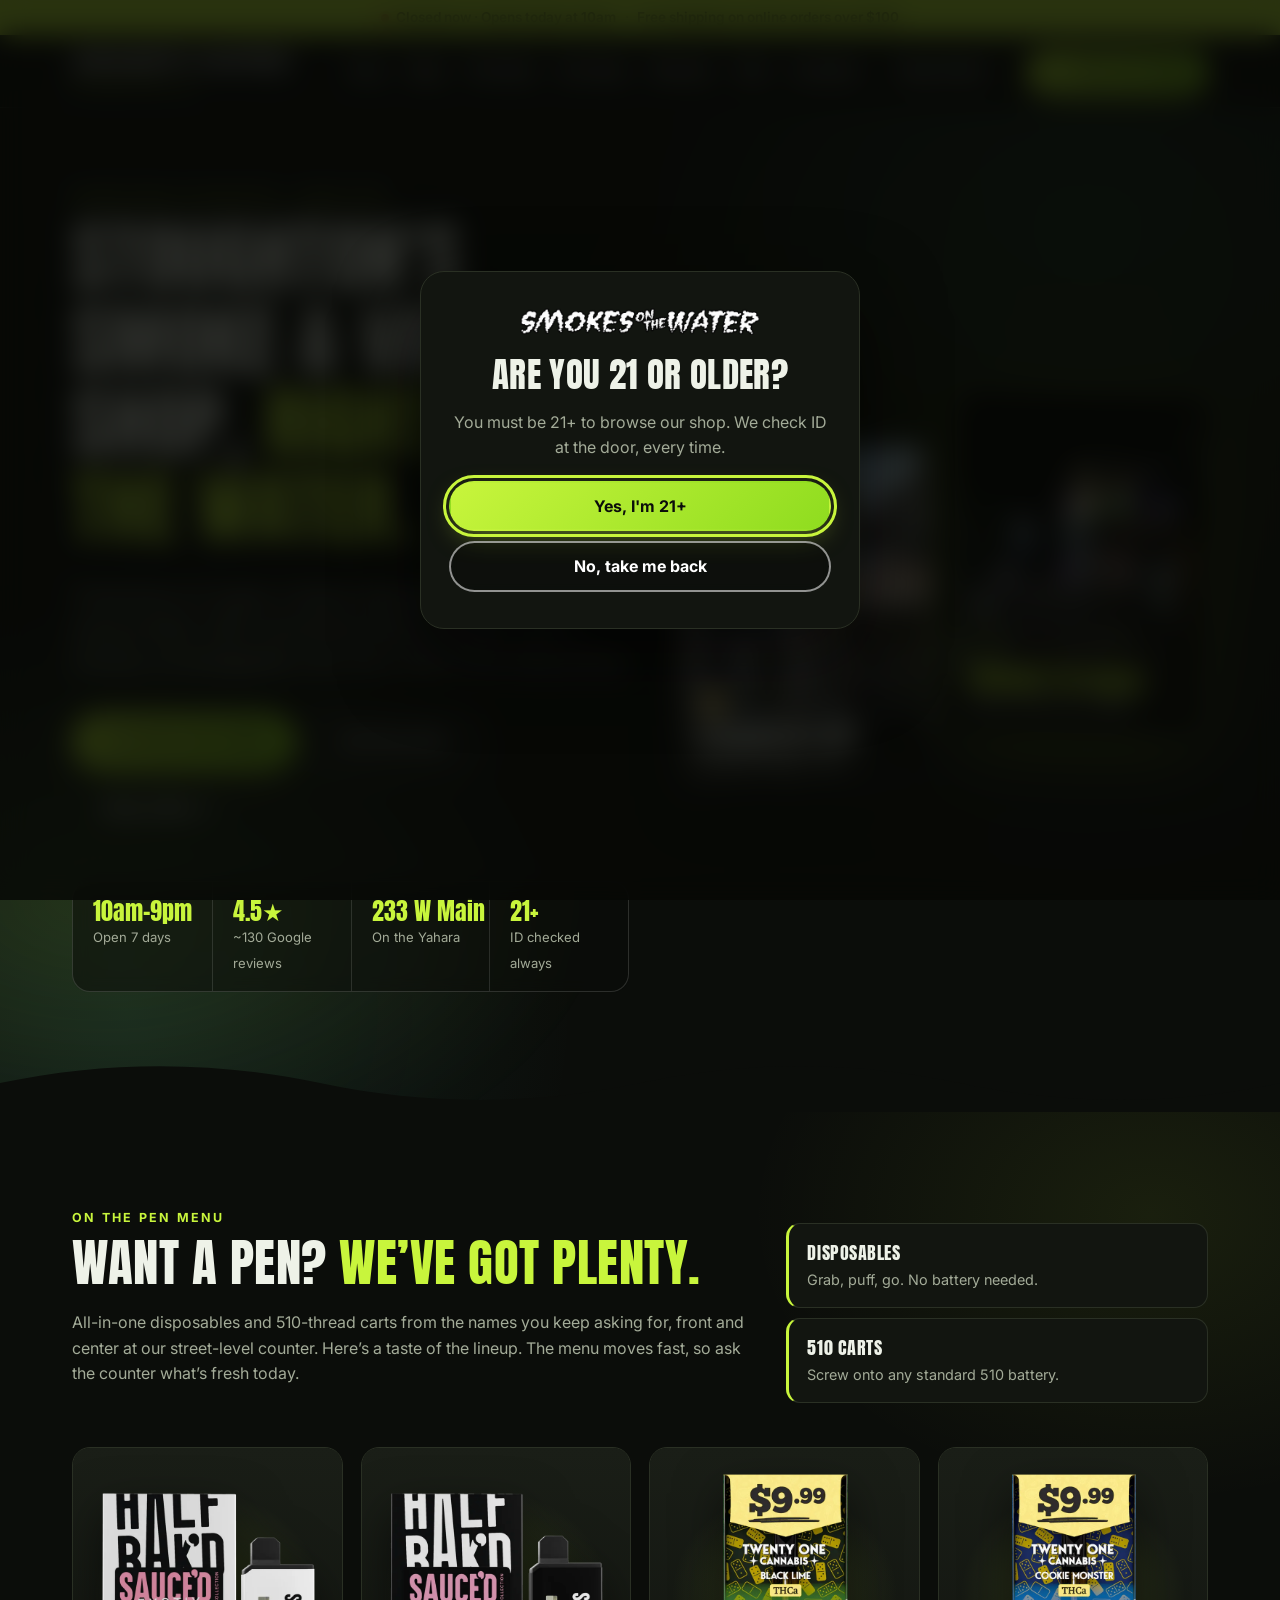
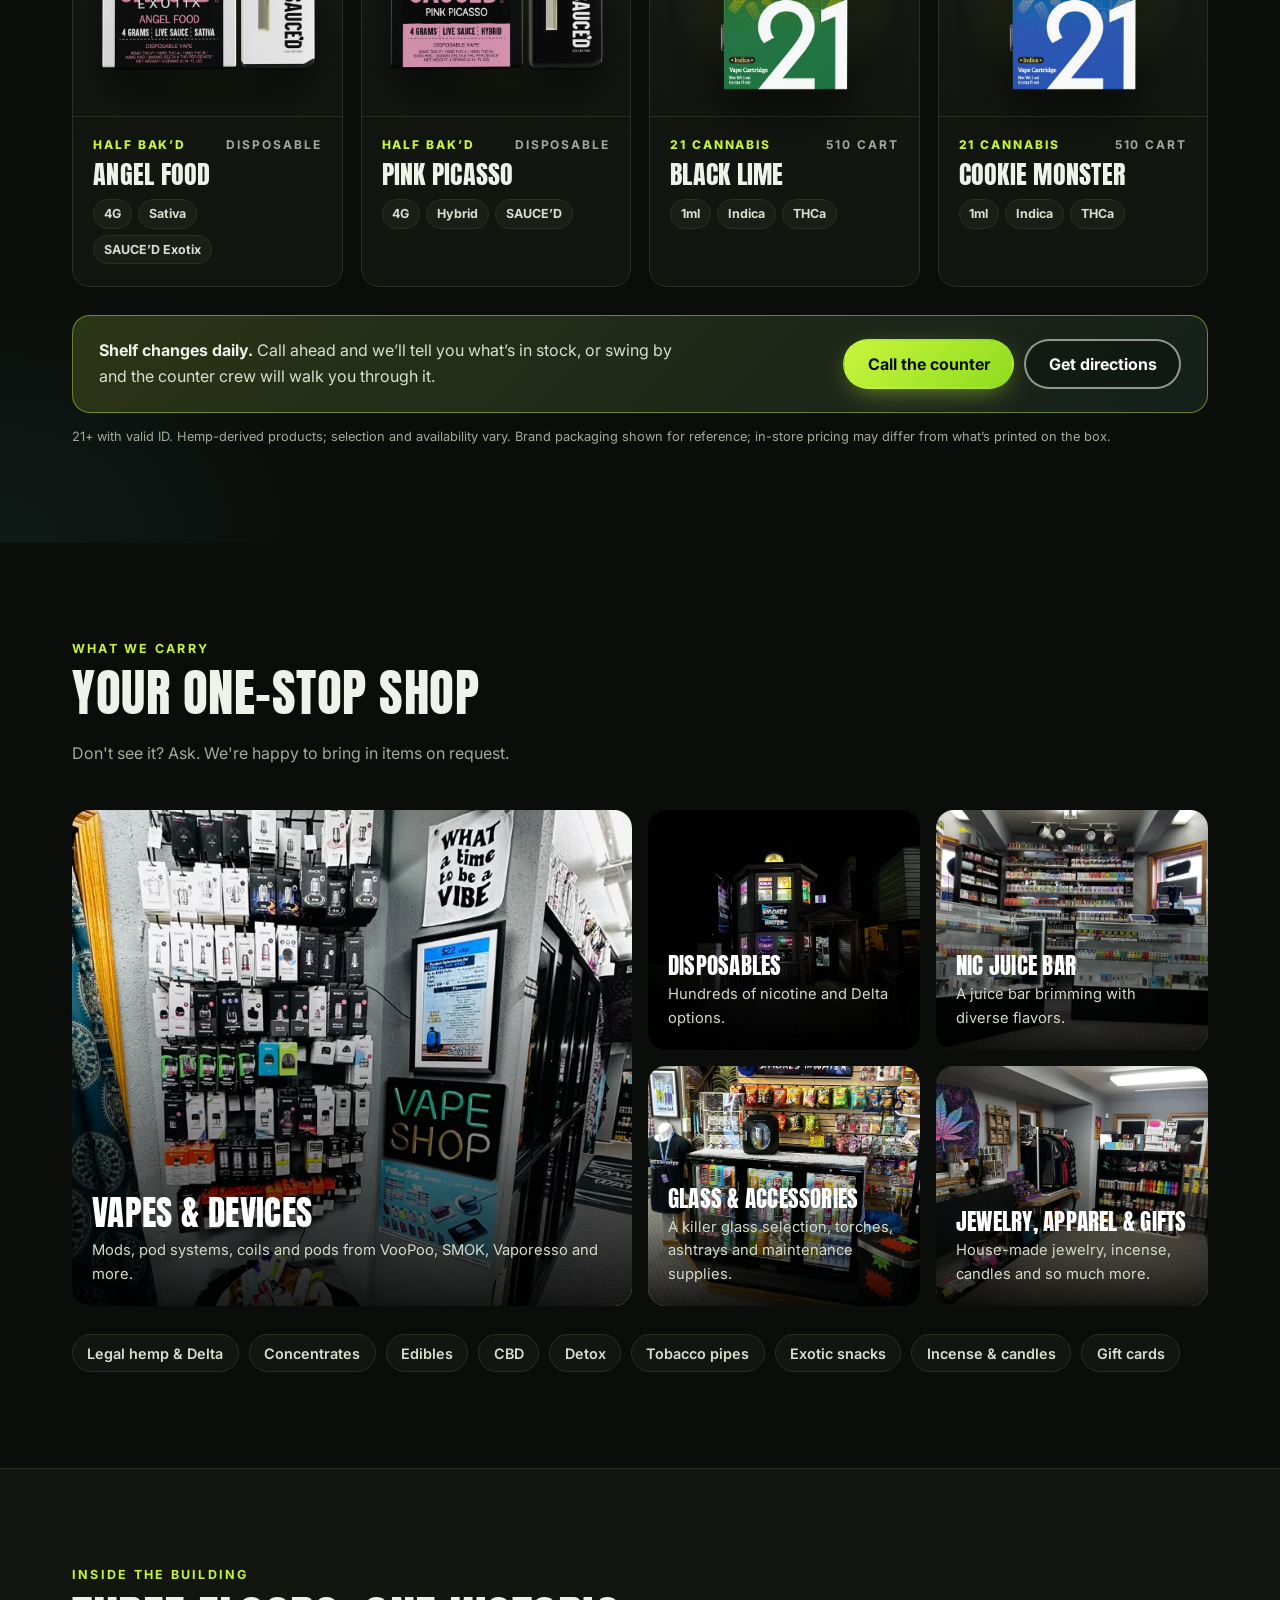
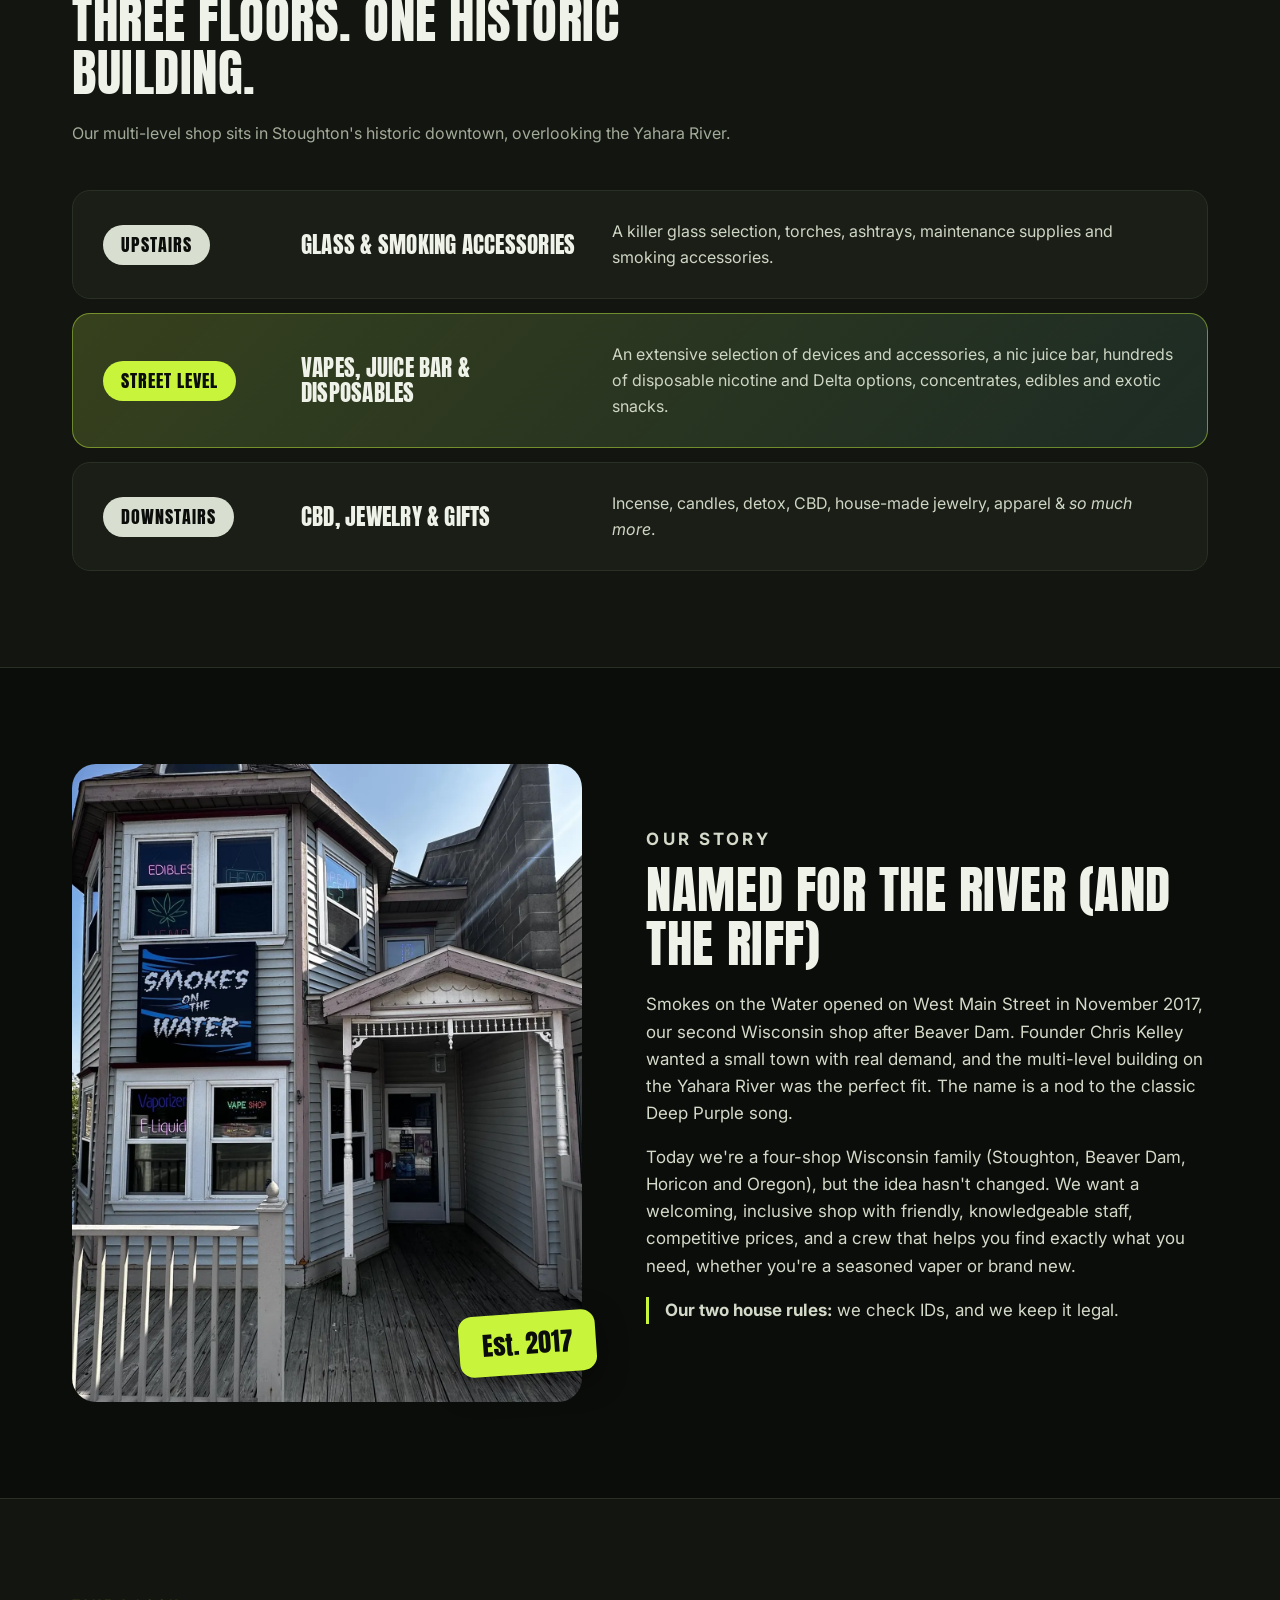
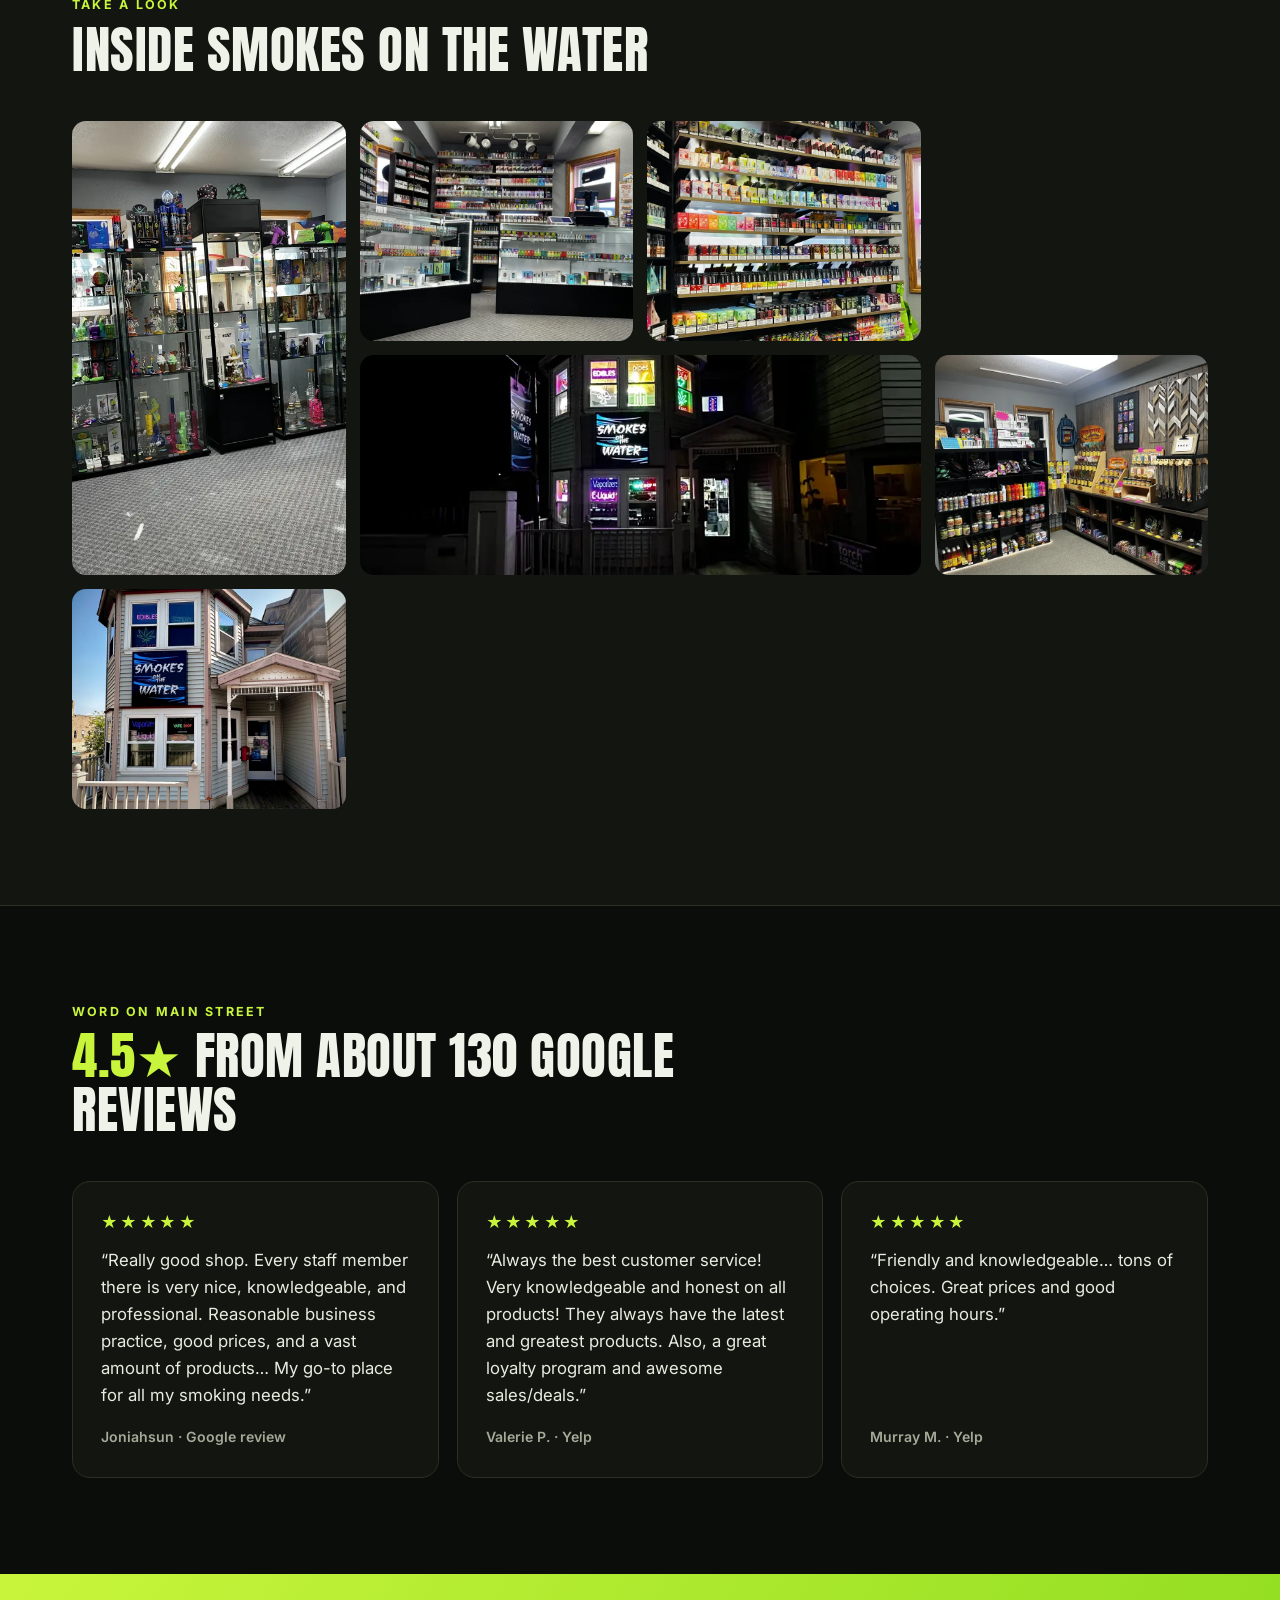
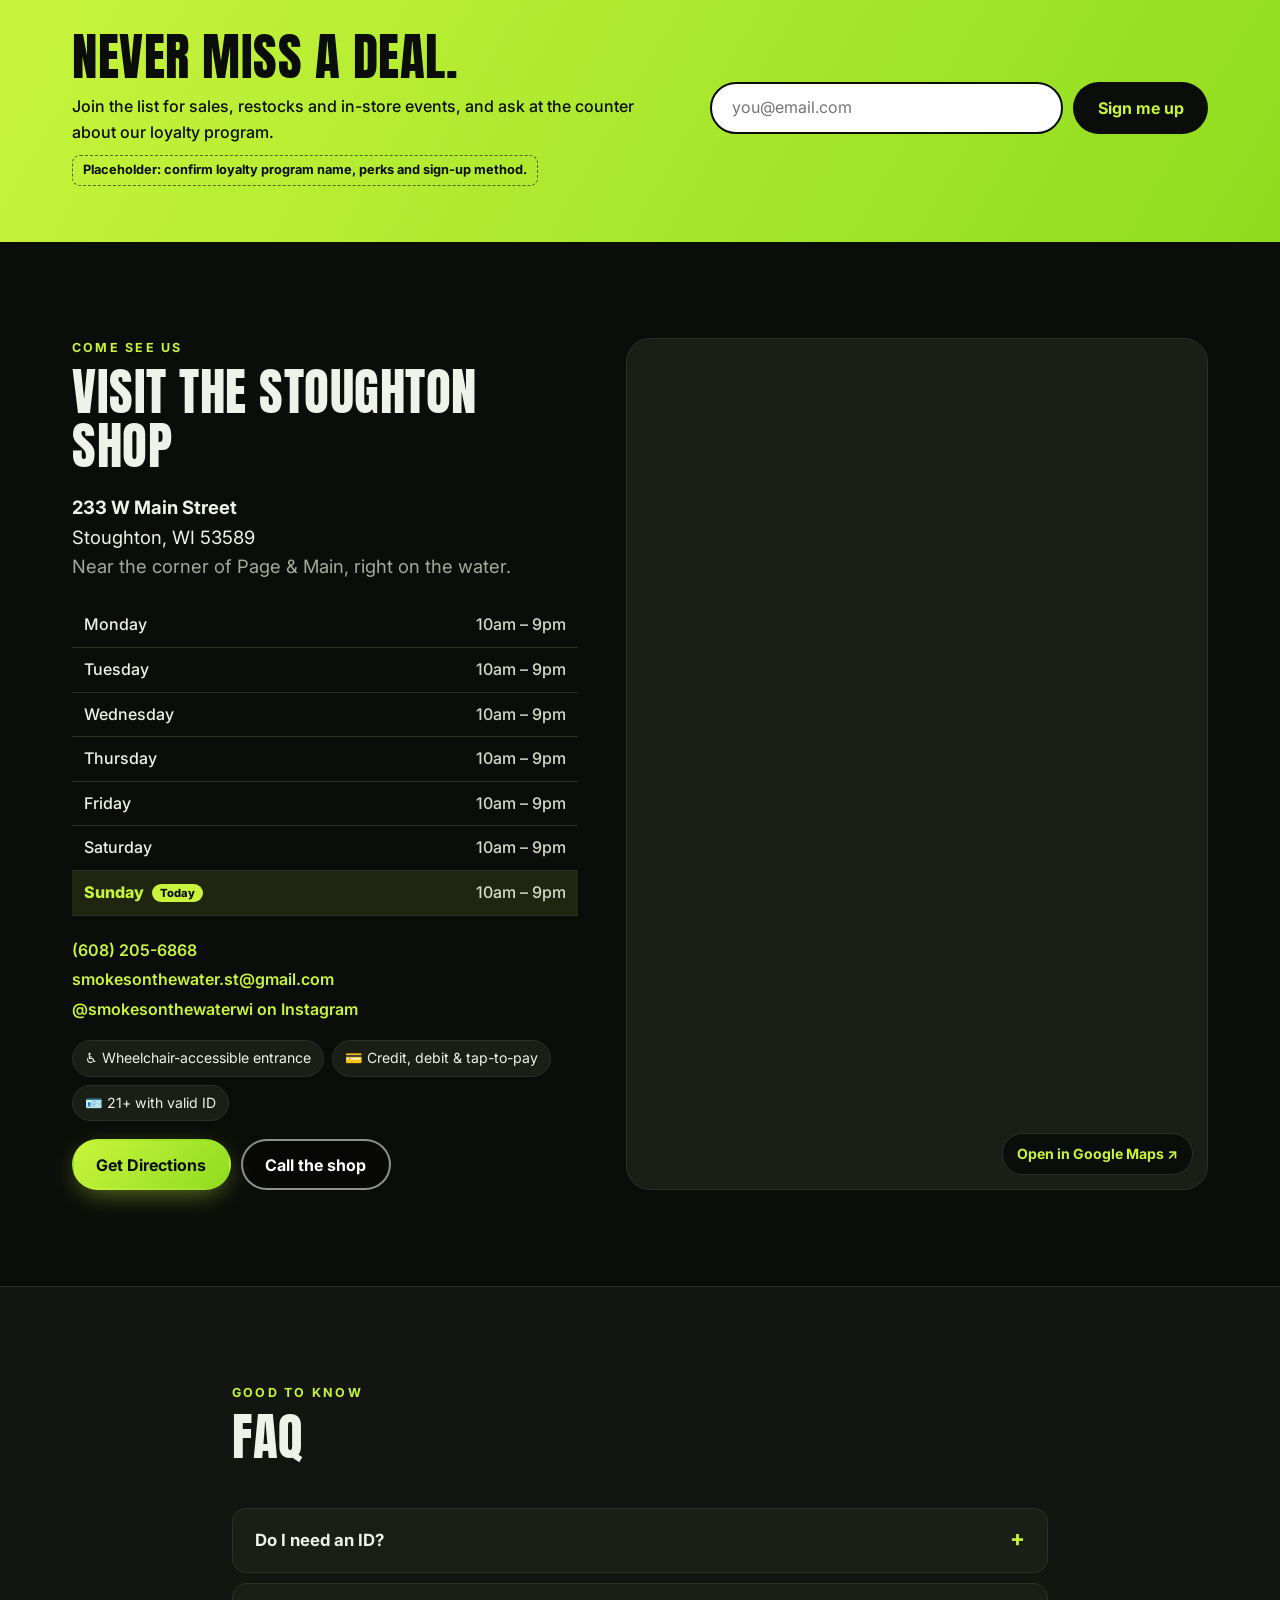
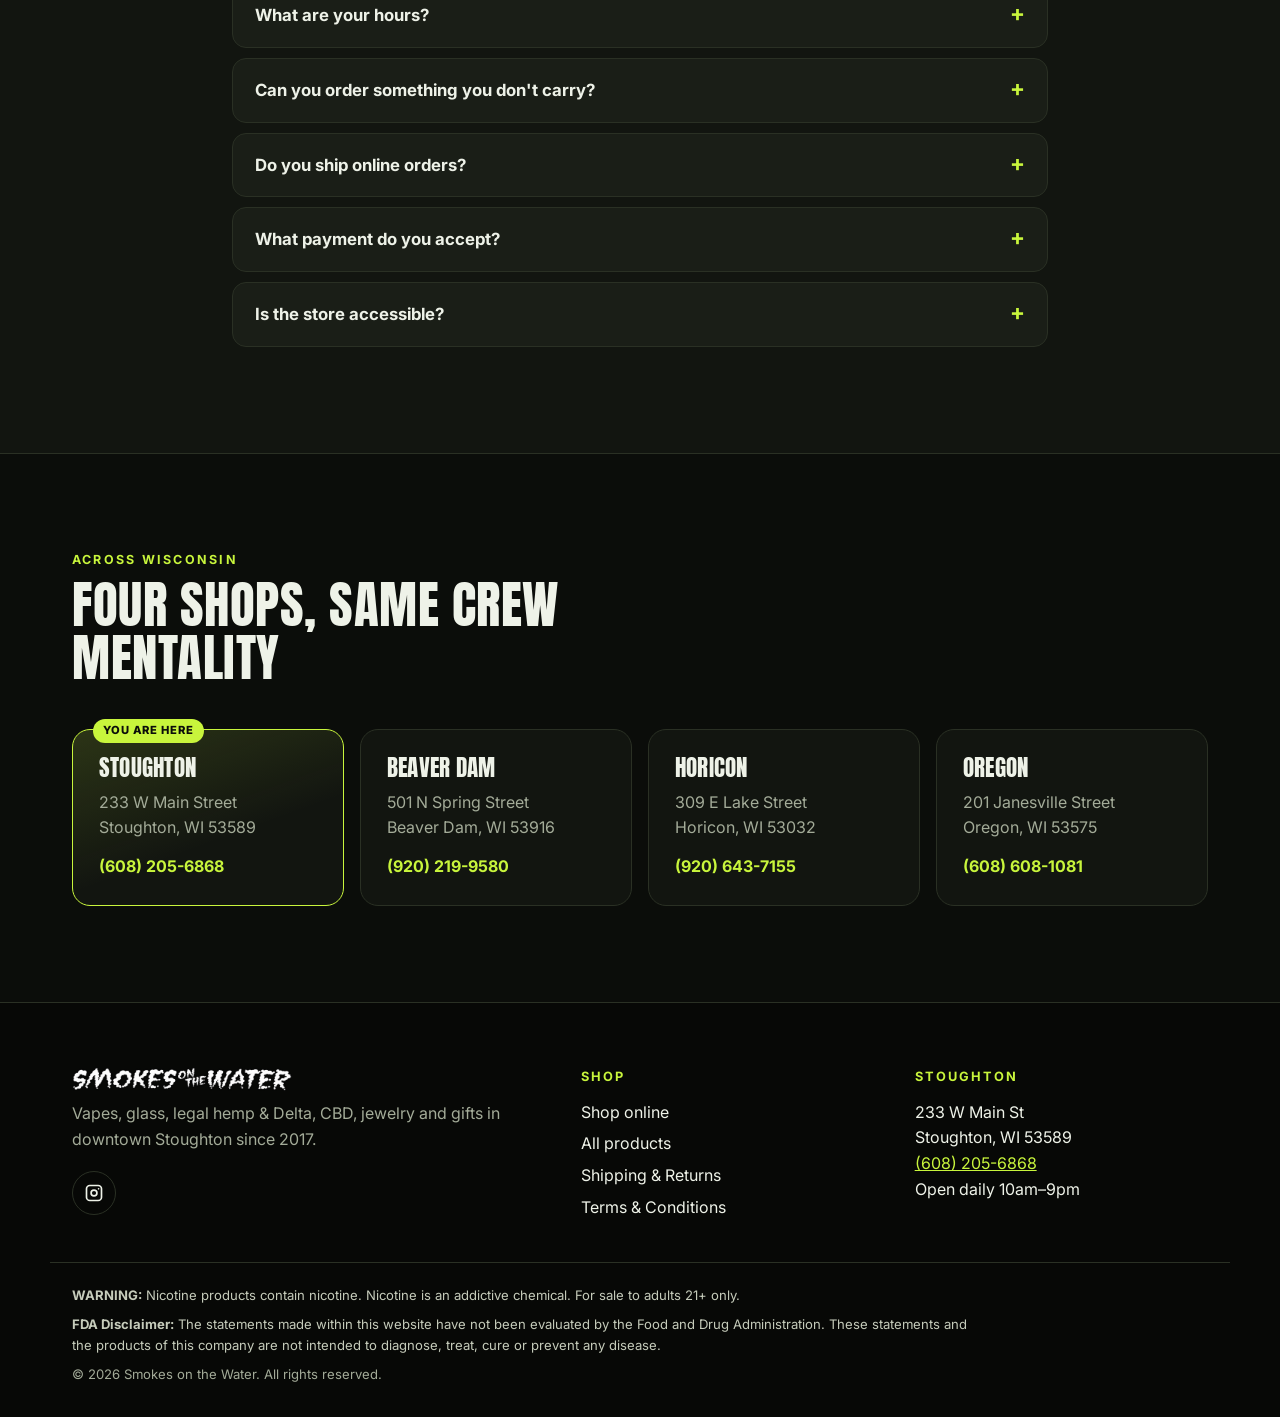
==== commit 9245a920: "Add pen menu section (Half Bak'd disposables, 21 Cannabis 510 carts) and day/night storefront hero" ====
--- a/index.html
+++ b/index.html
@@ -14,6 +14,7 @@
 <link rel="preconnect" href="https://fonts.googleapis.com">
 <link rel="preconnect" href="https://fonts.gstatic.com" crossorigin>
 <link href="https://fonts.googleapis.com/css2?family=Anton&family=Inter:wght@400;500;600;700;800&display=swap" rel="stylesheet">
+<link rel="preload" as="image" href="img/storefront-day-2.webp">
 <link rel="preload" as="image" href="img/storefront-night.webp">
 <link rel="stylesheet" href="css/styles.css">
 <script type="application/ld+json">
@@ -57,6 +58,7 @@
       <span class="brand__loc">Stoughton, WI</span>
     </a>
     <nav class="nav" id="nav" aria-label="Main">
+      <a href="#pens">Pens</a>
       <a href="#shop">Shop</a>
       <a href="#floors">The Store</a>
       <a href="#story">Our Story</a>
@@ -73,11 +75,9 @@
 <main id="main">
 <!-- HERO -->
 <section class="hero">
-  <picture class="hero__bg">
-    <img src="img/storefront-night.webp" alt="The Smokes on the Water storefront at night, its neon windows glowing over the Yahara River in downtown Stoughton" fetchpriority="high">
-  </picture>
   <div class="hero__smoke" aria-hidden="true"></div>
   <div class="wrap hero__in">
+   <div class="hero__copy">
     <p class="eyebrow">Downtown Stoughton · Since 2017</p>
     <h1>Stoughton's smoke &amp; vape shop, <span class="lime">right on the water.</span></h1>
     <p class="hero__lead">Three floors of vapes, e-liquid, disposables, glass, legal hemp &amp; Delta, CBD, handmade jewelry and gifts, with a friendly, knowledgeable crew and a view of the Yahara River.</p>
@@ -92,8 +92,78 @@
       <li><strong>233 W Main</strong><span>On the Yahara</span></li>
       <li><strong>21+</strong><span>ID checked always</span></li>
     </ul>
+   </div>
+    <div class="daynight" aria-label="Our storefront by day and by night">
+      <figure class="dn dn--day">
+        <img src="img/storefront-day-2.webp" alt="The Smokes on the Water storefront on W Main St in daylight, with its porch entrance and window signs" fetchpriority="high" width="1600" height="1531">
+        <figcaption><span class="dn__icon" aria-hidden="true">☀</span><strong>Stocked by day.</strong><small>Doors open 10am</small></figcaption>
+      </figure>
+      <figure class="dn dn--night">
+        <img src="img/storefront-night.webp" alt="The Smokes on the Water storefront at night, its neon windows glowing in downtown Stoughton" fetchpriority="high" width="1340" height="1600">
+        <figcaption><span class="dn__icon" aria-hidden="true">☾</span><strong>Smokin&rsquo; by night.</strong><small>Neon&rsquo;s on till 9pm</small></figcaption>
+      </figure>
+    </div>
   </div>
   <svg class="wave" viewBox="0 0 1440 80" preserveAspectRatio="none" aria-hidden="true"><path d="M0 40c120-30 240-30 360 0s240 30 360 0 240-30 360 0 240 30 360 0v40H0z"/></svg>
+</section>
+
+<!-- PEN MENU -->
+<section class="section pens" id="pens">
+  <div class="wrap">
+    <div class="pens__head">
+      <div class="section__head">
+        <p class="eyebrow">On the pen menu</p>
+        <h2>Want a pen? <span class="lime">We&rsquo;ve got plenty.</span></h2>
+        <p class="muted">All-in-one disposables and 510-thread carts from the names you keep asking for, front and center at our street-level counter. Here&rsquo;s a taste of the lineup. The menu moves fast, so ask the counter what&rsquo;s fresh today.</p>
+      </div>
+      <ul class="pens__legend" aria-label="Pen styles">
+        <li><strong>Disposables</strong><span>Grab, puff, go. No battery needed.</span></li>
+        <li><strong>510 Carts</strong><span>Screw onto any standard 510 battery.</span></li>
+      </ul>
+    </div>
+    <div class="pens__grid">
+      <article class="pen">
+        <div class="pen__stage"><img src="img/pen-halfbakd-angel-food.webp" alt="HALF BAK&rsquo;D SAUCE&rsquo;D Exotix Angel Food 4G disposable vape and box" width="640" height="640" loading="lazy"></div>
+        <div class="pen__body">
+          <p class="pen__brand">Half Bak&rsquo;d <span>Disposable</span></p>
+          <h3>Angel Food</h3>
+          <ul class="pen__tags"><li>4G</li><li>Sativa</li><li>SAUCE&rsquo;D Exotix</li></ul>
+        </div>
+      </article>
+      <article class="pen">
+        <div class="pen__stage"><img src="img/pen-halfbakd-pink-picasso.webp" alt="HALF BAK&rsquo;D SAUCE&rsquo;D Pink Picasso 4G disposable vape and box" width="640" height="640" loading="lazy"></div>
+        <div class="pen__body">
+          <p class="pen__brand">Half Bak&rsquo;d <span>Disposable</span></p>
+          <h3>Pink Picasso</h3>
+          <ul class="pen__tags"><li>4G</li><li>Hybrid</li><li>SAUCE&rsquo;D</li></ul>
+        </div>
+      </article>
+      <article class="pen">
+        <div class="pen__stage"><img src="img/pen-21-black-lime.webp" alt="Twenty One Cannabis Black Lime THCa 1ml vape cartridge box" width="640" height="640" loading="lazy"></div>
+        <div class="pen__body">
+          <p class="pen__brand">21 Cannabis <span>510 Cart</span></p>
+          <h3>Black Lime</h3>
+          <ul class="pen__tags"><li>1ml</li><li>Indica</li><li>THCa</li></ul>
+        </div>
+      </article>
+      <article class="pen">
+        <div class="pen__stage"><img src="img/pen-21-cookie-monster.webp" alt="Twenty One Cannabis Cookie Monster THCa 1ml vape cartridge box" width="640" height="640" loading="lazy"></div>
+        <div class="pen__body">
+          <p class="pen__brand">21 Cannabis <span>510 Cart</span></p>
+          <h3>Cookie Monster</h3>
+          <ul class="pen__tags"><li>1ml</li><li>Indica</li><li>THCa</li></ul>
+        </div>
+      </article>
+    </div>
+    <div class="pens__cta">
+      <p><strong>Shelf changes daily.</strong> Call ahead and we&rsquo;ll tell you what&rsquo;s in stock, or swing by and the counter crew will walk you through it.</p>
+      <div class="pens__btns">
+        <a class="btn btn--lime" href="tel:+16082056868">Call the counter</a>
+        <a class="btn btn--ghost" href="https://www.google.com/maps/dir/?api=1&amp;destination=233+W+Main+St+Stoughton+WI+53589" target="_blank" rel="noopener">Get directions</a>
+      </div>
+    </div>
+    <p class="pens__fine">21+ with valid ID. Hemp-derived products; selection and availability vary. Brand packaging shown for reference; in-store pricing may differ from what&rsquo;s printed on the box.</p>
+  </div>
 </section>
 
 <!-- SHOP CATEGORIES -->
@@ -185,7 +255,7 @@
       <h2>Inside Smokes on the Water</h2>
     </div>
     <div class="gallery">
-      <button class="g g--tall" data-full="img/storefront-night-wide.webp"><img src="img/storefront-night-wide-sm.webp" alt="Storefront glowing at night" loading="lazy"></button>
+      <button class="g g--tall" data-full="img/storefront-night-wide.webp"><img src="img/storefront-night-wide-sm.webp" alt="Lit glass display cases inside the shop" loading="lazy"></button>
       <button class="g" data-full="img/interior-counter.webp"><img src="img/interior-counter-sm.webp" alt="Main floor display counters" loading="lazy"></button>
       <button class="g" data-full="img/welcome-snacks.webp"><img src="img/welcome-snacks-sm.webp" alt="Welcome sign above the exotic snacks and drinks coolers" loading="lazy"></button>
       <button class="g g--wide" data-full="img/disposables-wall.webp"><img src="img/disposables-wall-sm.webp" alt="Disposable vape wall" loading="lazy"></button>
--- a/css/styles.css
+++ b/css/styles.css
@@ -61,10 +61,30 @@
 .hero{position:relative;min-height:calc(100vh - 110px);min-height:min(860px,calc(100svh - 110px));display:flex;align-items:center;overflow:hidden;isolation:isolate;padding:80px 0 120px}
 .hero__bg{position:absolute;inset:0;z-index:-2}
 .hero__bg img{width:100%;height:100%;object-fit:cover;object-position:60% 40%}
-.hero::before{content:"";position:absolute;inset:0;z-index:-1;background:linear-gradient(90deg,rgba(11,13,10,.95) 0%,rgba(11,13,10,.78) 45%,rgba(11,13,10,.25) 100%),linear-gradient(0deg,var(--ink) 0%,transparent 35%)}
+.hero::before{content:"";position:absolute;inset:0;z-index:-1;background:radial-gradient(60% 70% at 85% 30%,rgba(200,245,60,.10),transparent 70%),radial-gradient(50% 60% at 10% 90%,rgba(63,197,192,.10),transparent 70%),var(--ink)}
 .hero__smoke{position:absolute;inset:-20%;z-index:-1;pointer-events:none;background:radial-gradient(40% 30% at 20% 70%,rgba(200,245,60,.12),transparent 70%),radial-gradient(35% 30% at 75% 20%,rgba(63,197,192,.12),transparent 70%);filter:blur(30px);animation:drift 18s ease-in-out infinite alternate}
 @keyframes drift{to{transform:translate3d(4%,-3%,0) scale(1.08)}}
-.hero__in{max-width:var(--wrap)}
+.hero__in{max-width:var(--wrap);display:grid;grid-template-columns:minmax(0,1.05fr) minmax(0,1fr);gap:48px;align-items:center}
+/* hero day / night */
+.daynight{display:grid;grid-template-columns:1fr 1fr;gap:16px;align-items:start}
+.dn{position:relative;margin:0;border-radius:22px;overflow:hidden;aspect-ratio:3/4;background:var(--ink-3);border:1px solid var(--line);isolation:isolate;transition:transform .35s,box-shadow .35s}
+.dn img{position:absolute;inset:0;width:100%;height:100%;object-fit:cover;z-index:-2}
+.dn::after{content:"";position:absolute;inset:0;z-index:-1;background:linear-gradient(180deg,transparent 45%,rgba(7,8,6,.9))}
+.dn--day{transform:translateY(28px) rotate(-1.5deg);box-shadow:0 24px 60px -20px rgba(0,0,0,.7)}
+.dn--day img{object-position:50% 40%}
+.dn--night{transform:translateY(-28px) rotate(1.5deg);border-color:rgba(200,245,60,.45);box-shadow:0 0 0 1px rgba(200,245,60,.15),0 24px 70px -18px rgba(200,245,60,.35)}
+.dn--night img{object-position:55% 45%}
+.dn:hover{transform:translateY(0) rotate(0)}
+.dn figcaption{position:absolute;left:0;right:0;bottom:0;padding:16px 18px;display:flex;flex-direction:column;gap:2px}
+.dn figcaption strong{font-family:var(--display);font-weight:400;text-transform:uppercase;font-size:clamp(1.15rem,2vw,1.6rem);line-height:1.05;letter-spacing:.01em}
+.dn figcaption small{font-size:.78rem;font-weight:700;letter-spacing:.14em;text-transform:uppercase;color:#d9dfd0}
+.dn__icon{display:inline-grid;place-items:center;width:30px;height:30px;border-radius:50%;margin-bottom:6px;font-size:1rem;line-height:1}
+.dn--day .dn__icon{background:#ffe08a;color:var(--ink)}
+.dn--night .dn__icon{background:var(--ink);color:var(--lime);border:1px solid var(--lime);box-shadow:0 0 14px rgba(200,245,60,.6)}
+.hero__facts{grid-template-columns:repeat(4,minmax(0,1fr));width:100%;max-width:560px}
+.hero__facts li{padding:14px 14px}
+.hero__facts strong{font-size:1.3rem;white-space:nowrap}
+.dn--night figcaption strong{color:var(--lime);text-shadow:0 0 18px rgba(200,245,60,.55)}
 .hero h1{font-size:clamp(2.6rem,6.2vw,5rem);max-width:15ch;text-shadow:0 4px 30px rgba(0,0,0,.5)}
 .hero__lead{font-size:clamp(1.05rem,1.6vw,1.25rem);max-width:54ch;color:#d9dfd0;margin:0 0 1.8em}
 .hero__ctas{display:flex;flex-wrap:wrap;gap:12px;margin-bottom:44px}
@@ -79,6 +99,34 @@
 .section{padding:96px 0}
 .section--alt{background:var(--ink-2);border-block:1px solid var(--line)}
 .section__head{max-width:680px;margin-bottom:44px}
+
+/* pen menu */
+.pens{position:relative;overflow:hidden;isolation:isolate}
+.pens::before{content:"";position:absolute;inset:0;z-index:-1;background:radial-gradient(45% 40% at 90% 10%,rgba(200,245,60,.08),transparent 70%),radial-gradient(40% 40% at 0% 100%,rgba(63,197,192,.07),transparent 70%)}
+.pens__head{display:grid;grid-template-columns:minmax(0,1.6fr) minmax(0,1fr);gap:40px;align-items:end;margin-bottom:44px}
+.pens__head .section__head{margin-bottom:0}
+.pens__legend{list-style:none;margin:0;padding:0;display:grid;gap:10px}
+.pens__legend li{padding:14px 18px;border-radius:14px;background:var(--ink-2);border:1px solid var(--line);border-left:3px solid var(--lime)}
+.pens__legend strong{display:block;font-family:var(--display);font-weight:400;text-transform:uppercase;font-size:1.15rem;letter-spacing:.03em}
+.pens__legend span{font-size:.9rem;color:var(--muted)}
+.pens__grid{display:grid;grid-template-columns:repeat(4,1fr);gap:18px}
+.pen{display:flex;flex-direction:column;border-radius:var(--r);background:var(--ink-2);border:1px solid var(--line);overflow:hidden;transition:transform .25s,border-color .25s,box-shadow .25s}
+.pen:hover{transform:translateY(-6px);border-color:rgba(200,245,60,.6);box-shadow:0 0 0 1px rgba(200,245,60,.25),0 18px 50px -12px rgba(200,245,60,.35)}
+.pen__stage{position:relative;aspect-ratio:1/1;display:grid;place-items:center;padding:18px;background:radial-gradient(60% 55% at 50% 55%,rgba(200,245,60,.16),transparent 70%),linear-gradient(180deg,var(--ink-3),var(--ink-2))}
+.pen__stage img{width:100%;height:100%;object-fit:contain;filter:drop-shadow(0 18px 24px rgba(0,0,0,.55));transition:transform .4s}
+.pen:hover .pen__stage img{transform:scale(1.05) rotate(-1deg)}
+.pen__body{padding:18px 20px 22px;border-top:1px solid var(--line)}
+.pen__brand{margin:0 0 6px;font-size:.75rem;font-weight:800;letter-spacing:.16em;text-transform:uppercase;color:var(--lime);display:flex;justify-content:space-between;gap:8px}
+.pen__brand span{color:var(--muted);font-weight:700}
+.pen h3{font-size:1.6rem;margin:0 0 12px}
+.pen:hover h3{color:var(--lime)}
+.pen__tags{list-style:none;margin:0;padding:0;display:flex;flex-wrap:wrap;gap:6px}
+.pen__tags li{font-size:.78rem;font-weight:700;padding:.3em .8em;border-radius:999px;border:1px solid var(--line);background:var(--ink-3);color:#d9dfd0}
+.pens__cta{margin-top:28px;display:flex;align-items:center;justify-content:space-between;gap:24px;flex-wrap:wrap;padding:22px 26px;border-radius:var(--r);border:1px solid rgba(200,245,60,.45);background:linear-gradient(135deg,rgba(200,245,60,.14),rgba(63,197,192,.06)),var(--ink-2)}
+.pens__cta p{margin:0;max-width:60ch;color:#d9dfd0}
+.pens__cta strong{color:var(--text)}
+.pens__btns{display:flex;flex-wrap:wrap;gap:10px}
+.pens__fine{margin:14px 0 0;font-size:.8rem;color:var(--muted)}
 
 /* categories */
 .cats{display:grid;grid-template-columns:repeat(4,1fr);grid-auto-rows:240px;gap:16px}
@@ -216,6 +264,10 @@
   .visit{grid-template-columns:1fr}
   .locs{grid-template-columns:repeat(2,1fr)}
   .band__in{grid-template-columns:1fr}
+  .hero__in{grid-template-columns:1fr;gap:56px}
+  .daynight{max-width:640px}
+  .pens__head{grid-template-columns:1fr;gap:24px}
+  .pens__grid{grid-template-columns:repeat(2,1fr)}
 }
 @media (max-width:720px){
   body{padding-bottom:calc(68px + env(safe-area-inset-bottom))}
@@ -232,6 +284,19 @@
   .hero__facts li:nth-child(n+3){border-top:1px solid rgba(255,255,255,.12)}
   .section{padding:68px 0}
   .cats{grid-template-columns:1fr;grid-auto-rows:200px}
+  .daynight{gap:12px}
+  .dn--day{transform:translateY(14px) rotate(-1deg)}
+  .dn--night{transform:translateY(-14px) rotate(1deg)}
+  .dn figcaption{padding:12px}
+  .dn figcaption small{font-size:.66rem;letter-spacing:.1em}
+  .dn__icon{width:24px;height:24px;font-size:.8rem;margin-bottom:4px}
+  .pens__grid{gap:12px}
+  .pen__stage{padding:10px}
+  .pen__body{padding:14px 14px 16px}
+  .pen h3{font-size:1.25rem}
+  .pen__brand{flex-direction:column;gap:2px;font-size:.68rem}
+  .pens__cta{padding:20px}
+  .pens__btns,.pens__btns .btn{width:100%}
   .cat--big{grid-column:auto;grid-row:span 1}
   .cat--big h3{font-size:1.6rem}
   .gallery{grid-template-columns:1fr 1fr;grid-auto-rows:160px}
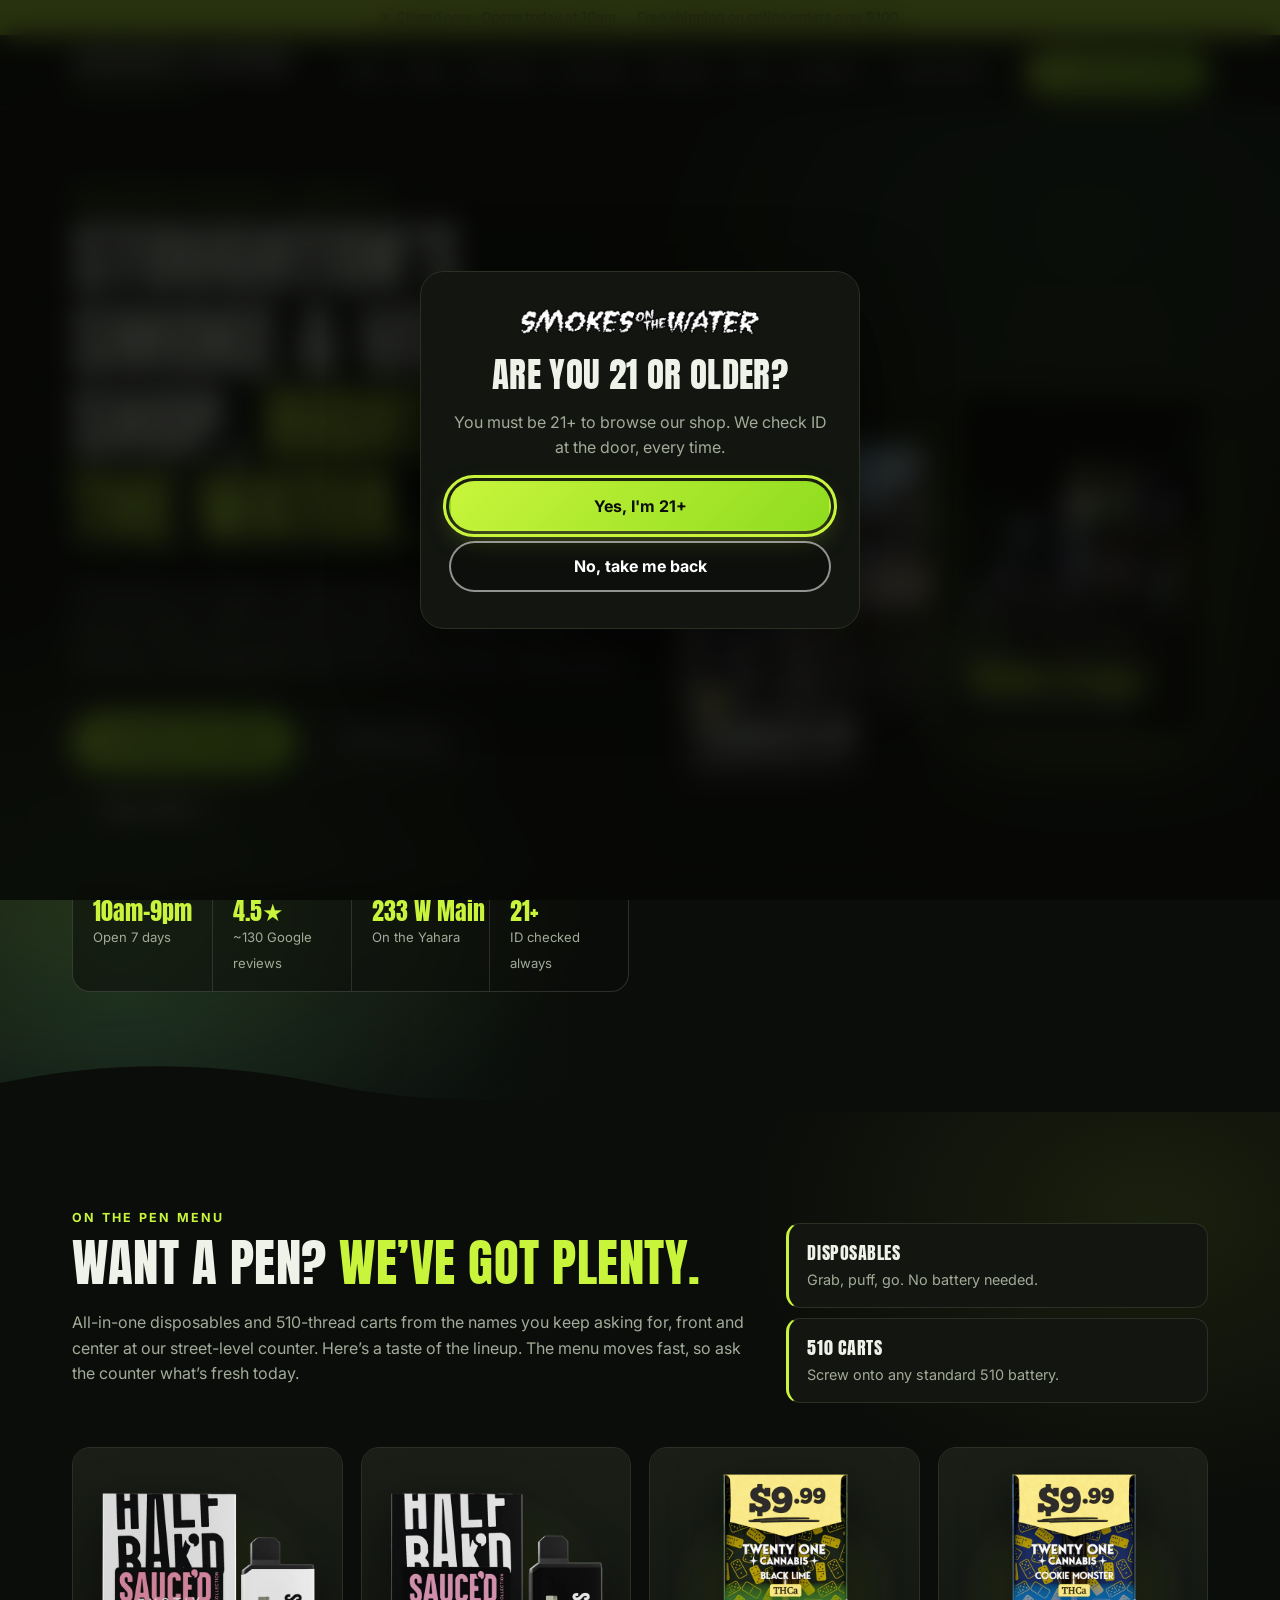
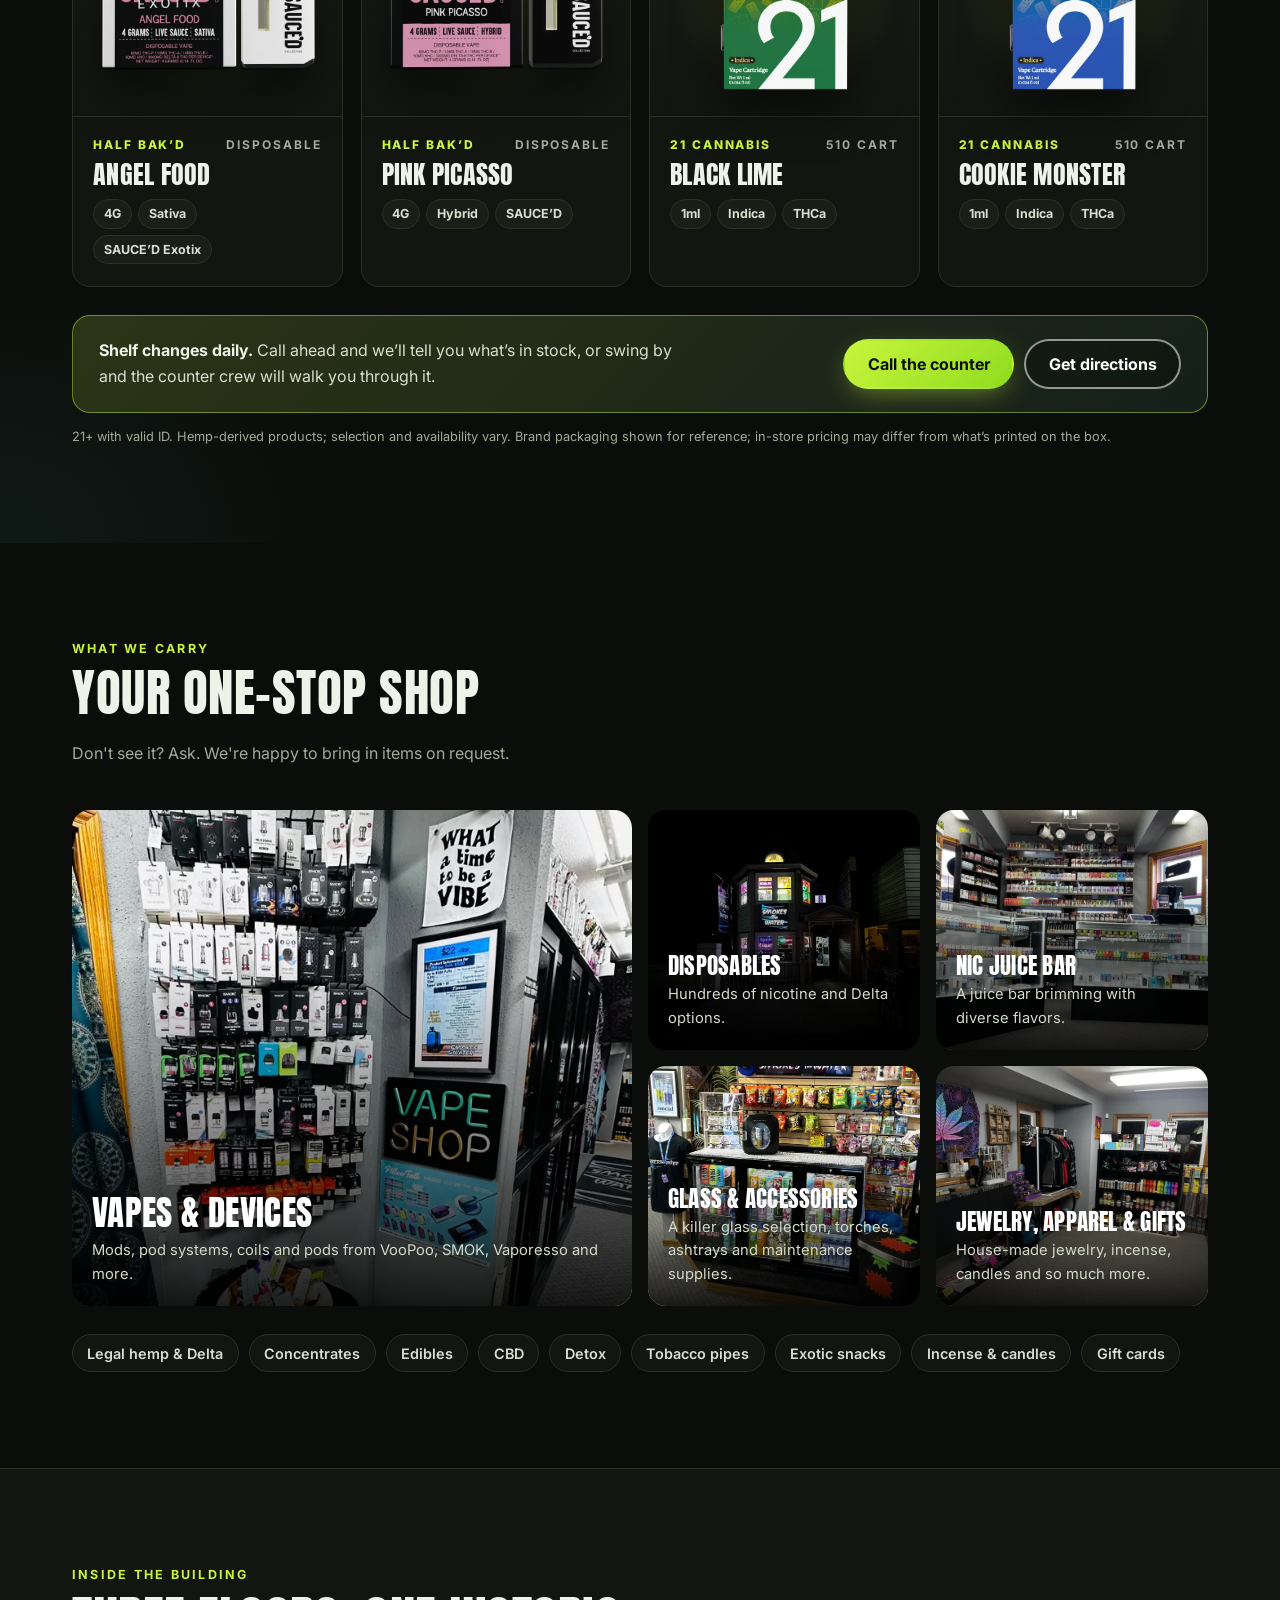
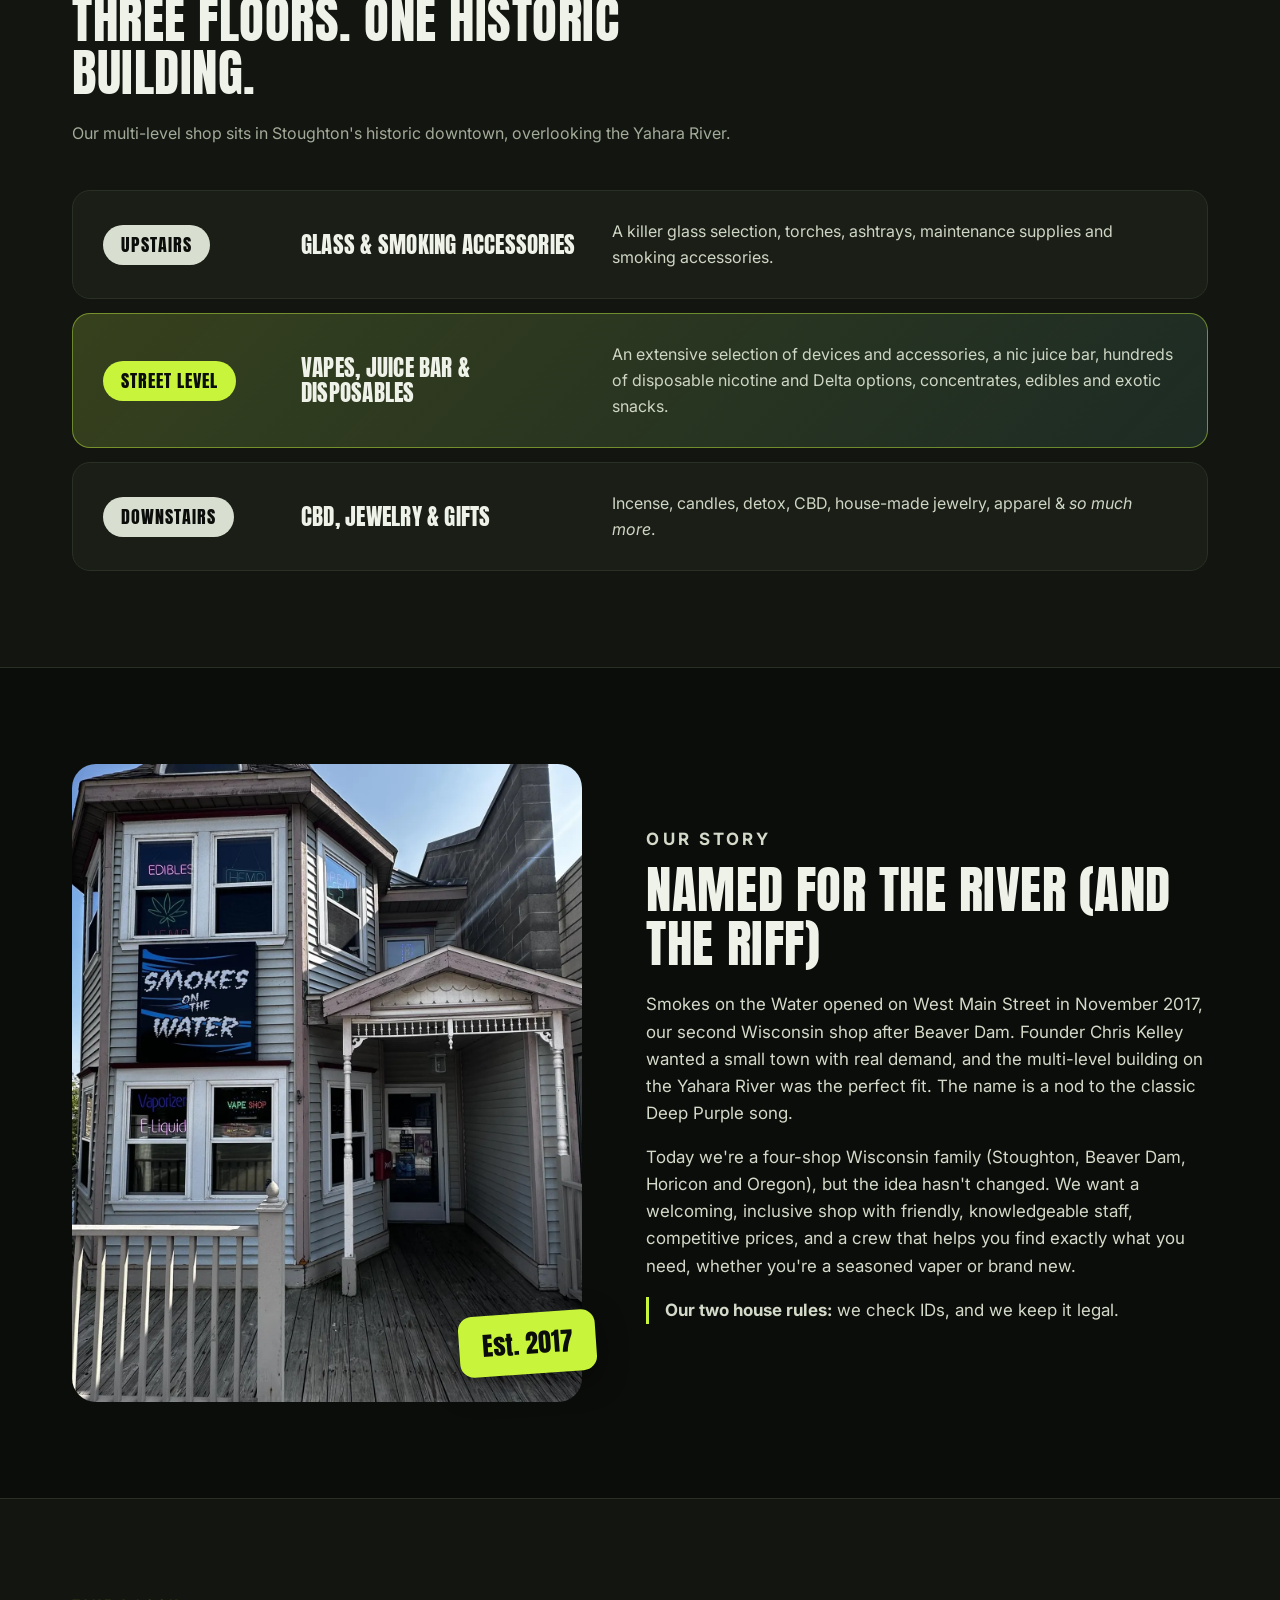
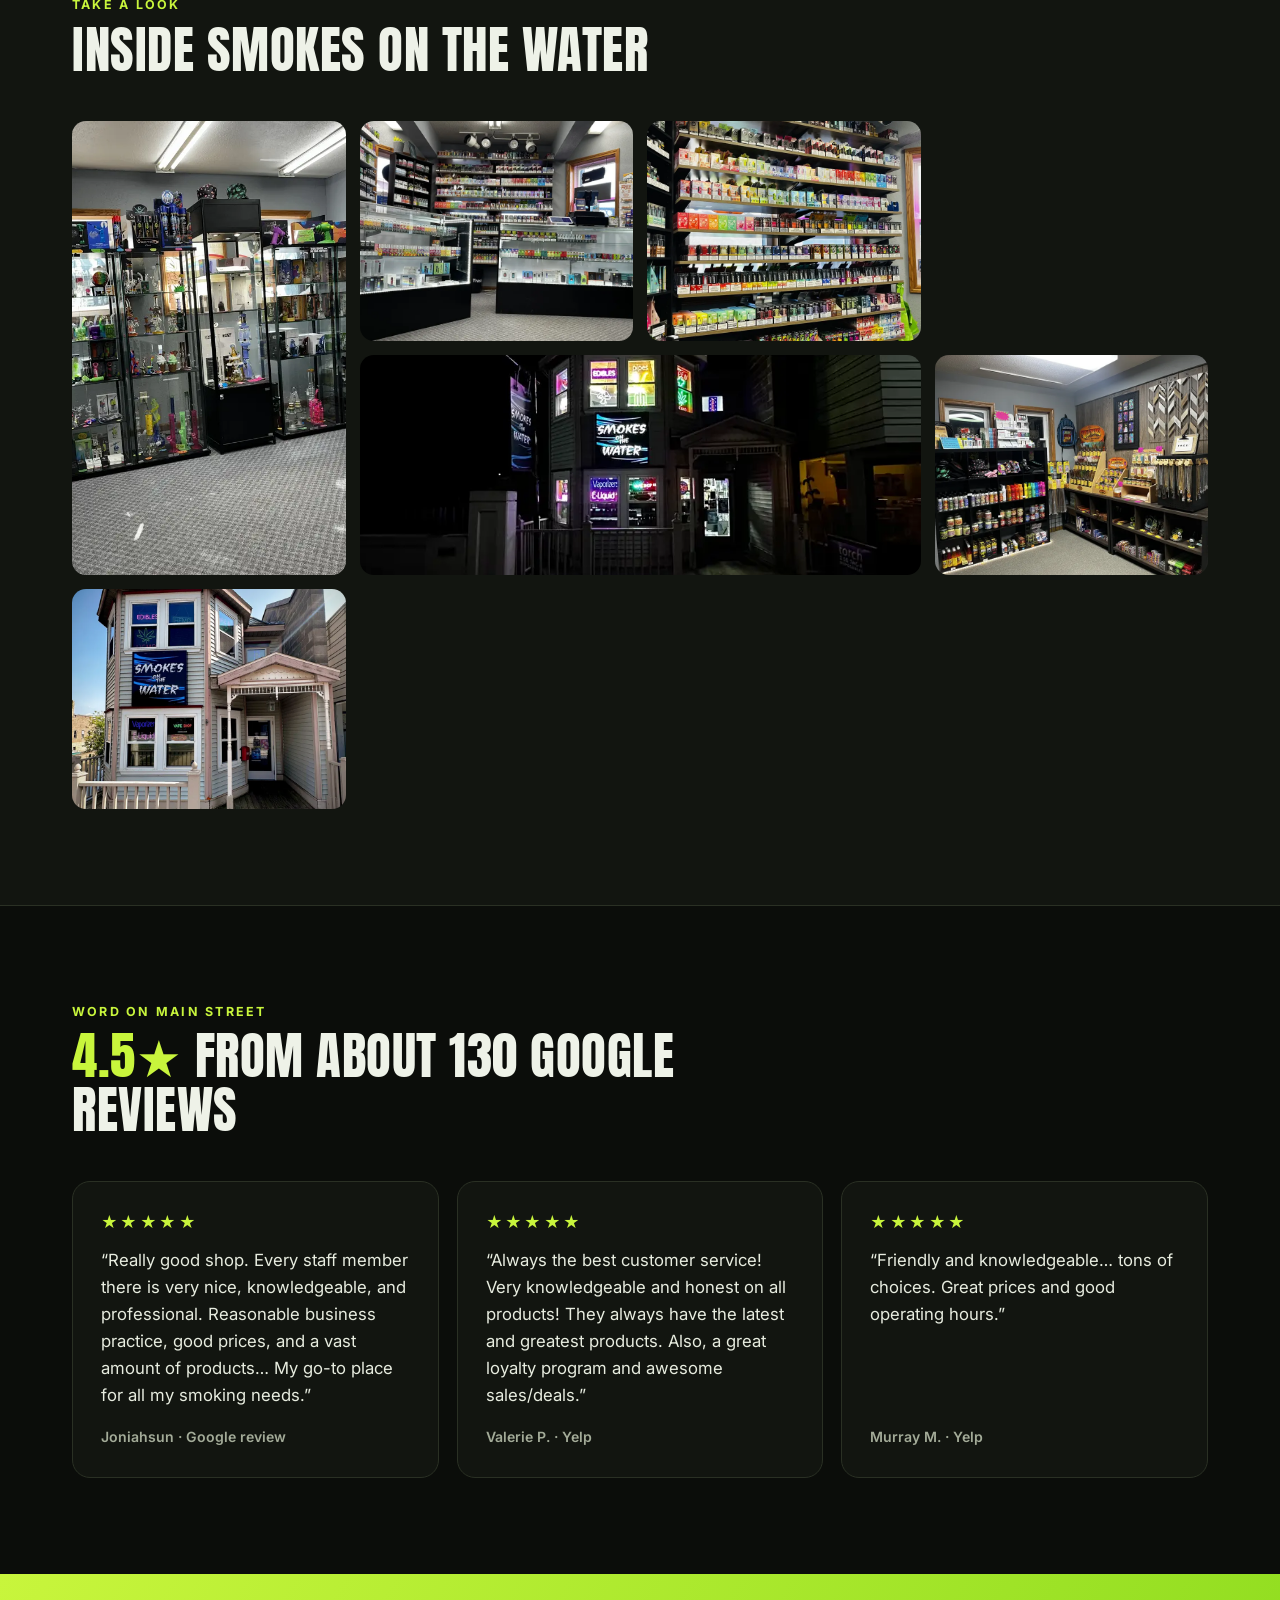
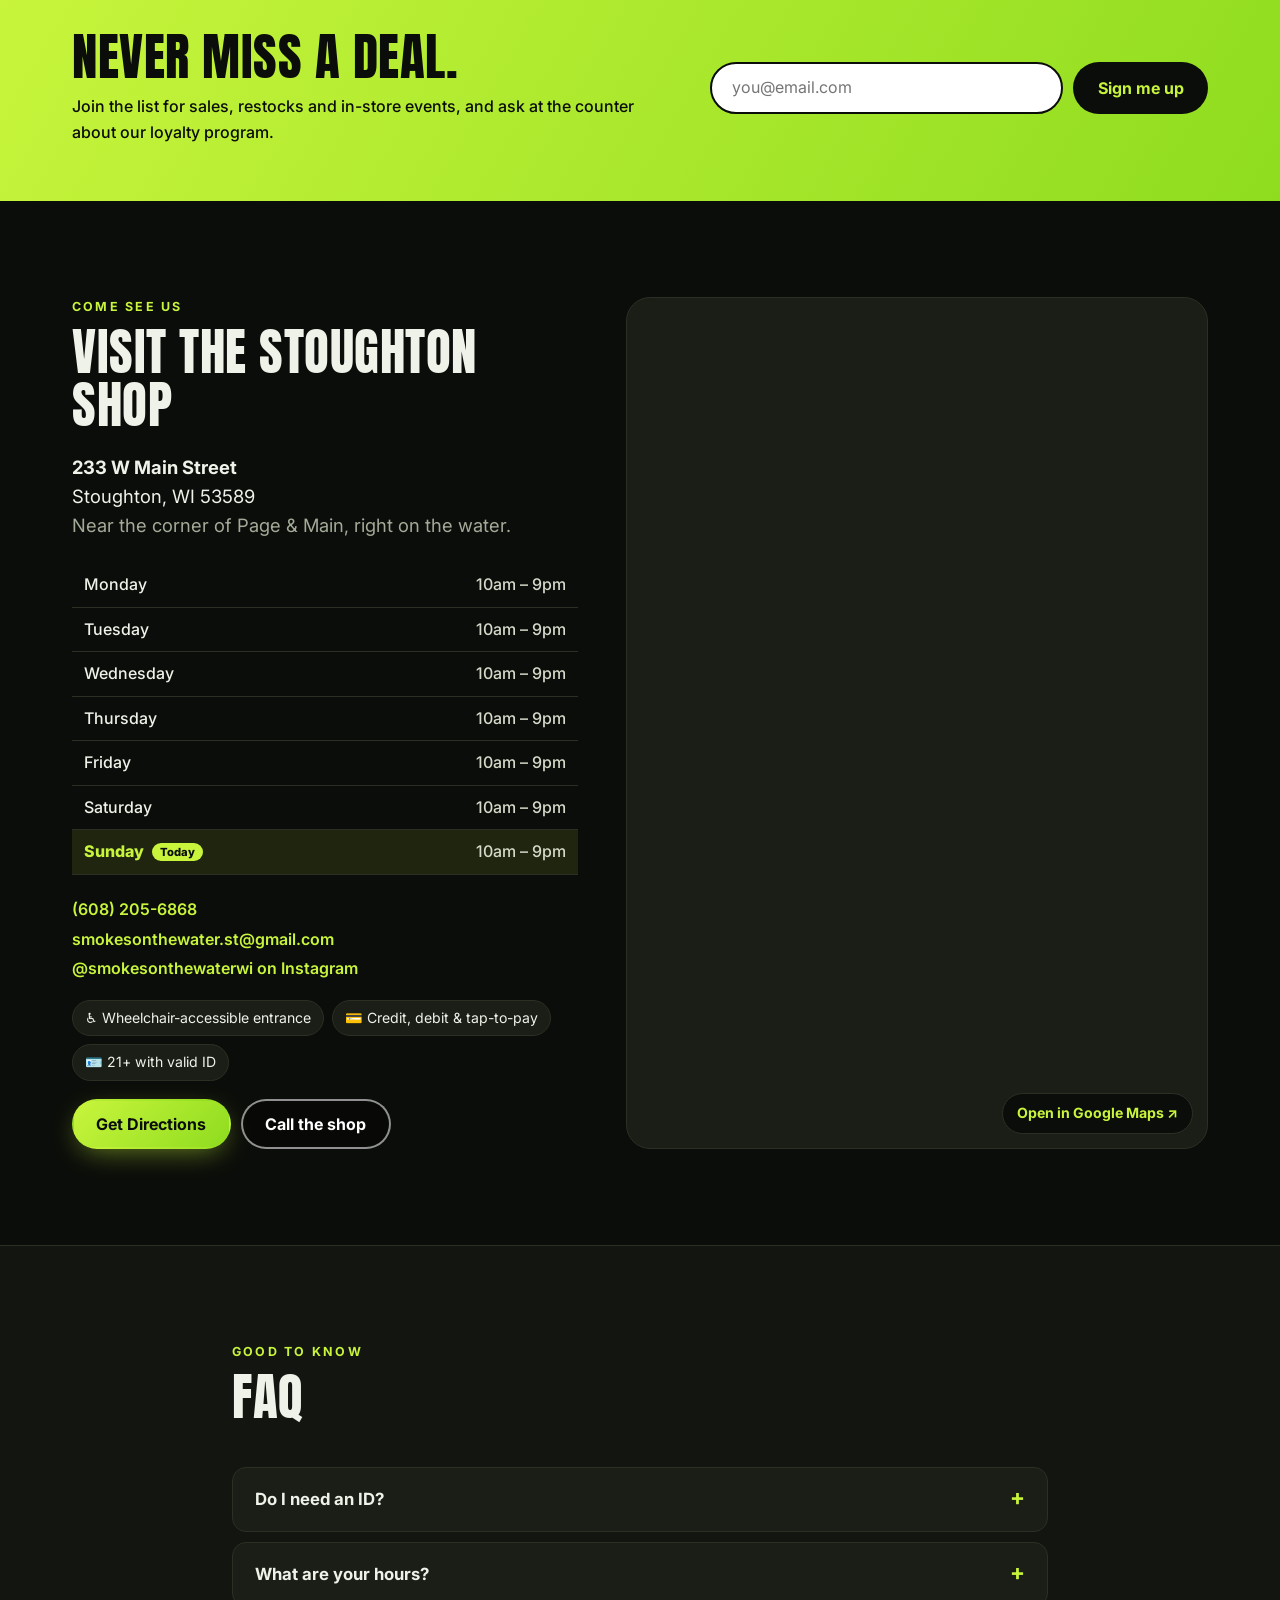
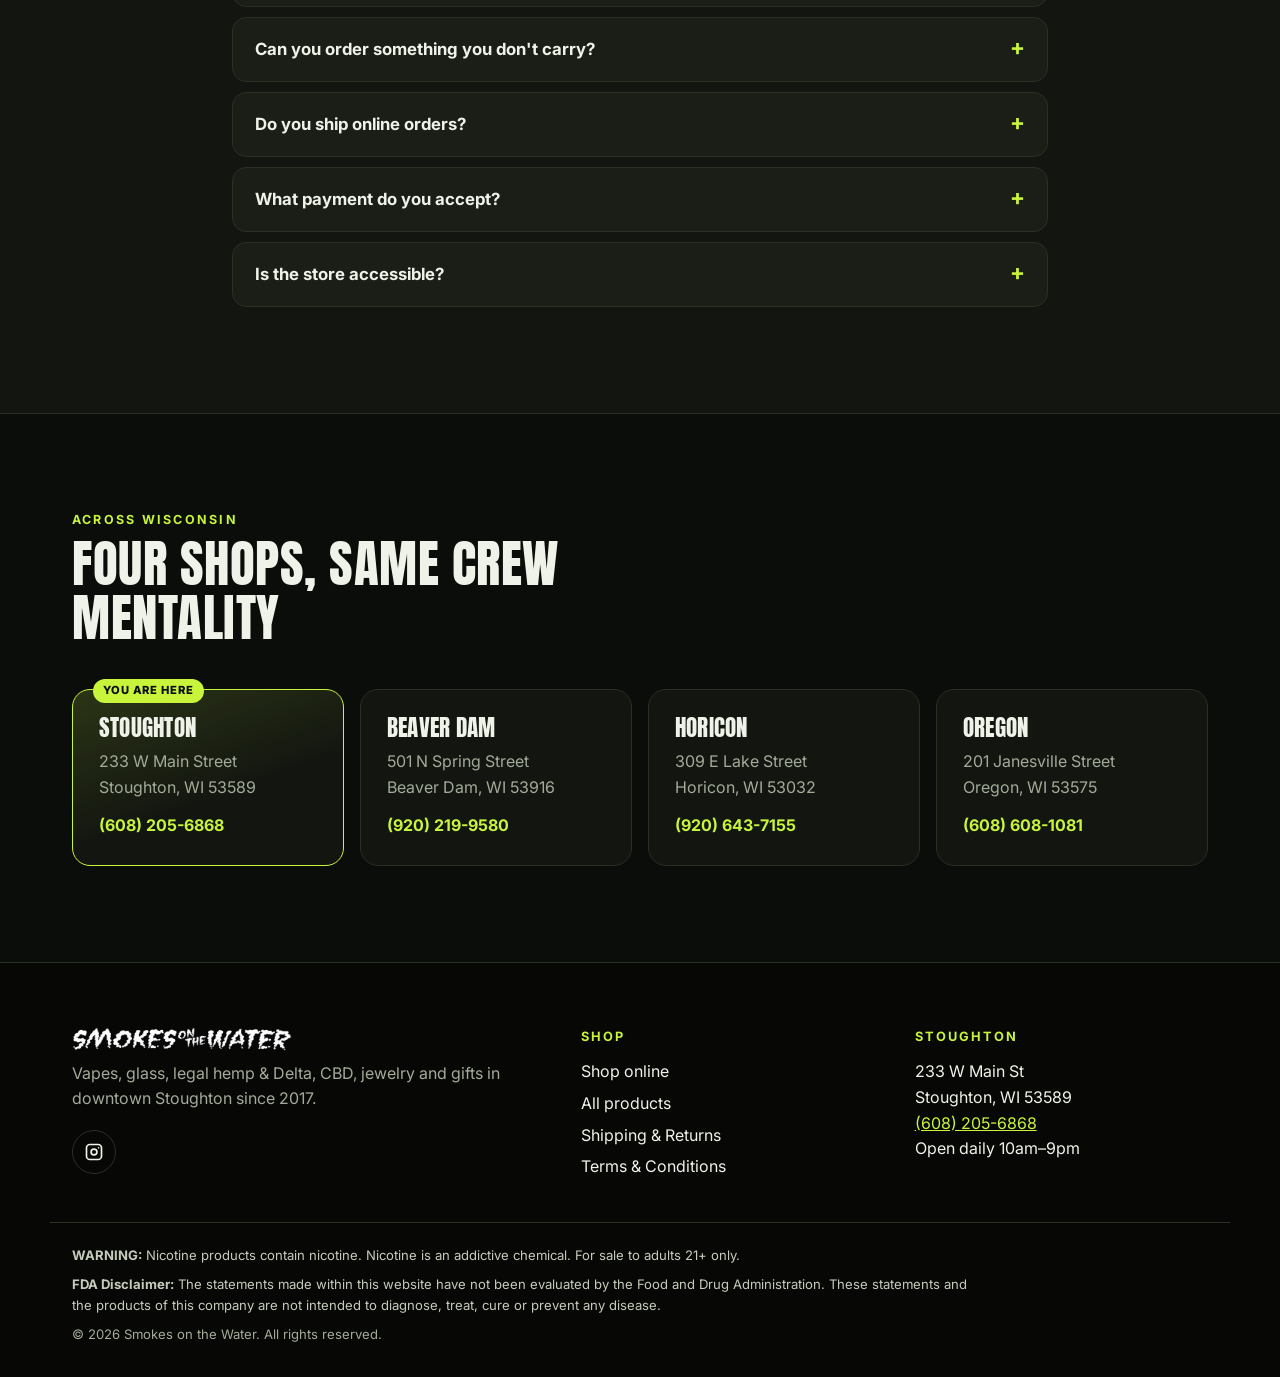
==== commit 9dae5745: "Remove visible loyalty-program placeholder note" ====
--- a/index.html
+++ b/index.html
@@ -298,7 +298,6 @@
     <div>
       <h2>Never miss a deal.</h2>
       <p>Join the list for sales, restocks and in-store events, and ask at the counter about our loyalty program.</p>
-      <p class="ph">Placeholder: confirm loyalty program name, perks and sign-up method.</p>
     </div>
     <form class="signup" onsubmit="event.preventDefault();this.querySelector('.signup__ok').hidden=false;this.reset();">
       <label for="email" class="sr">Email address</label>
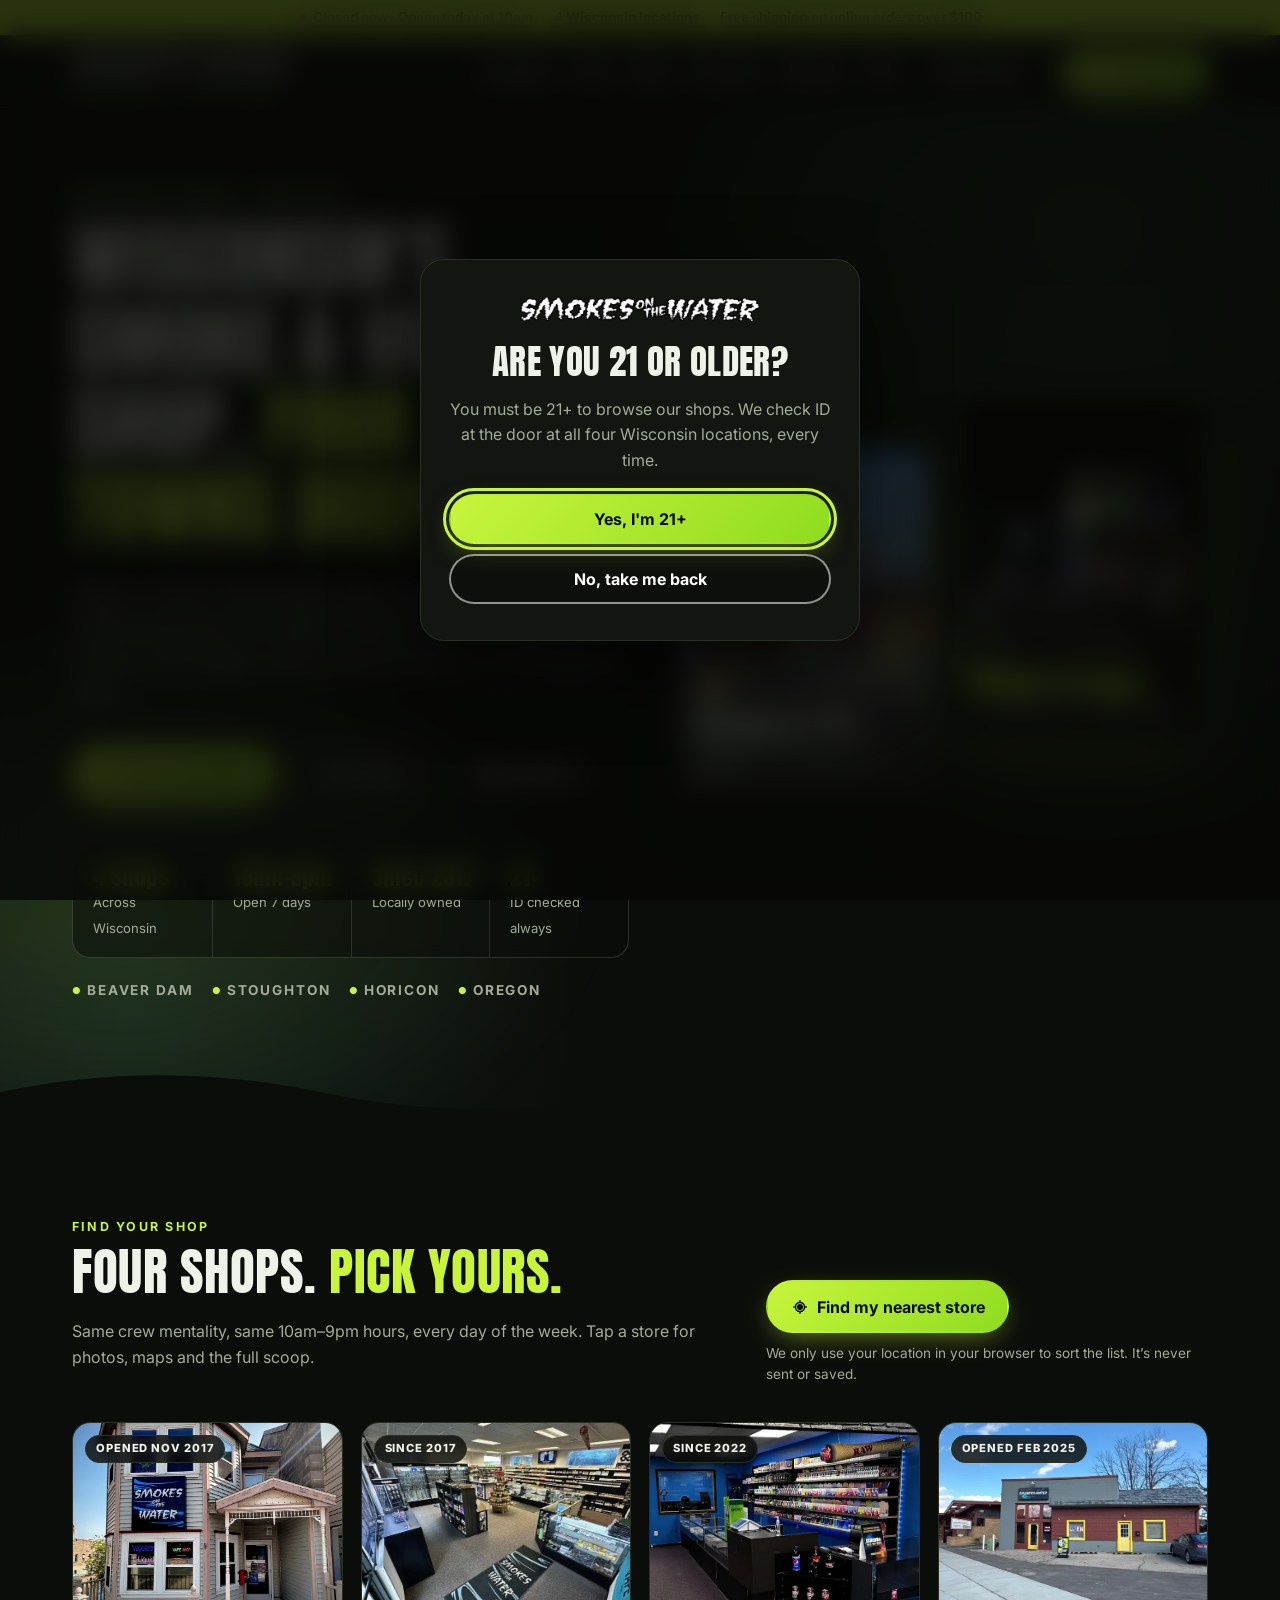
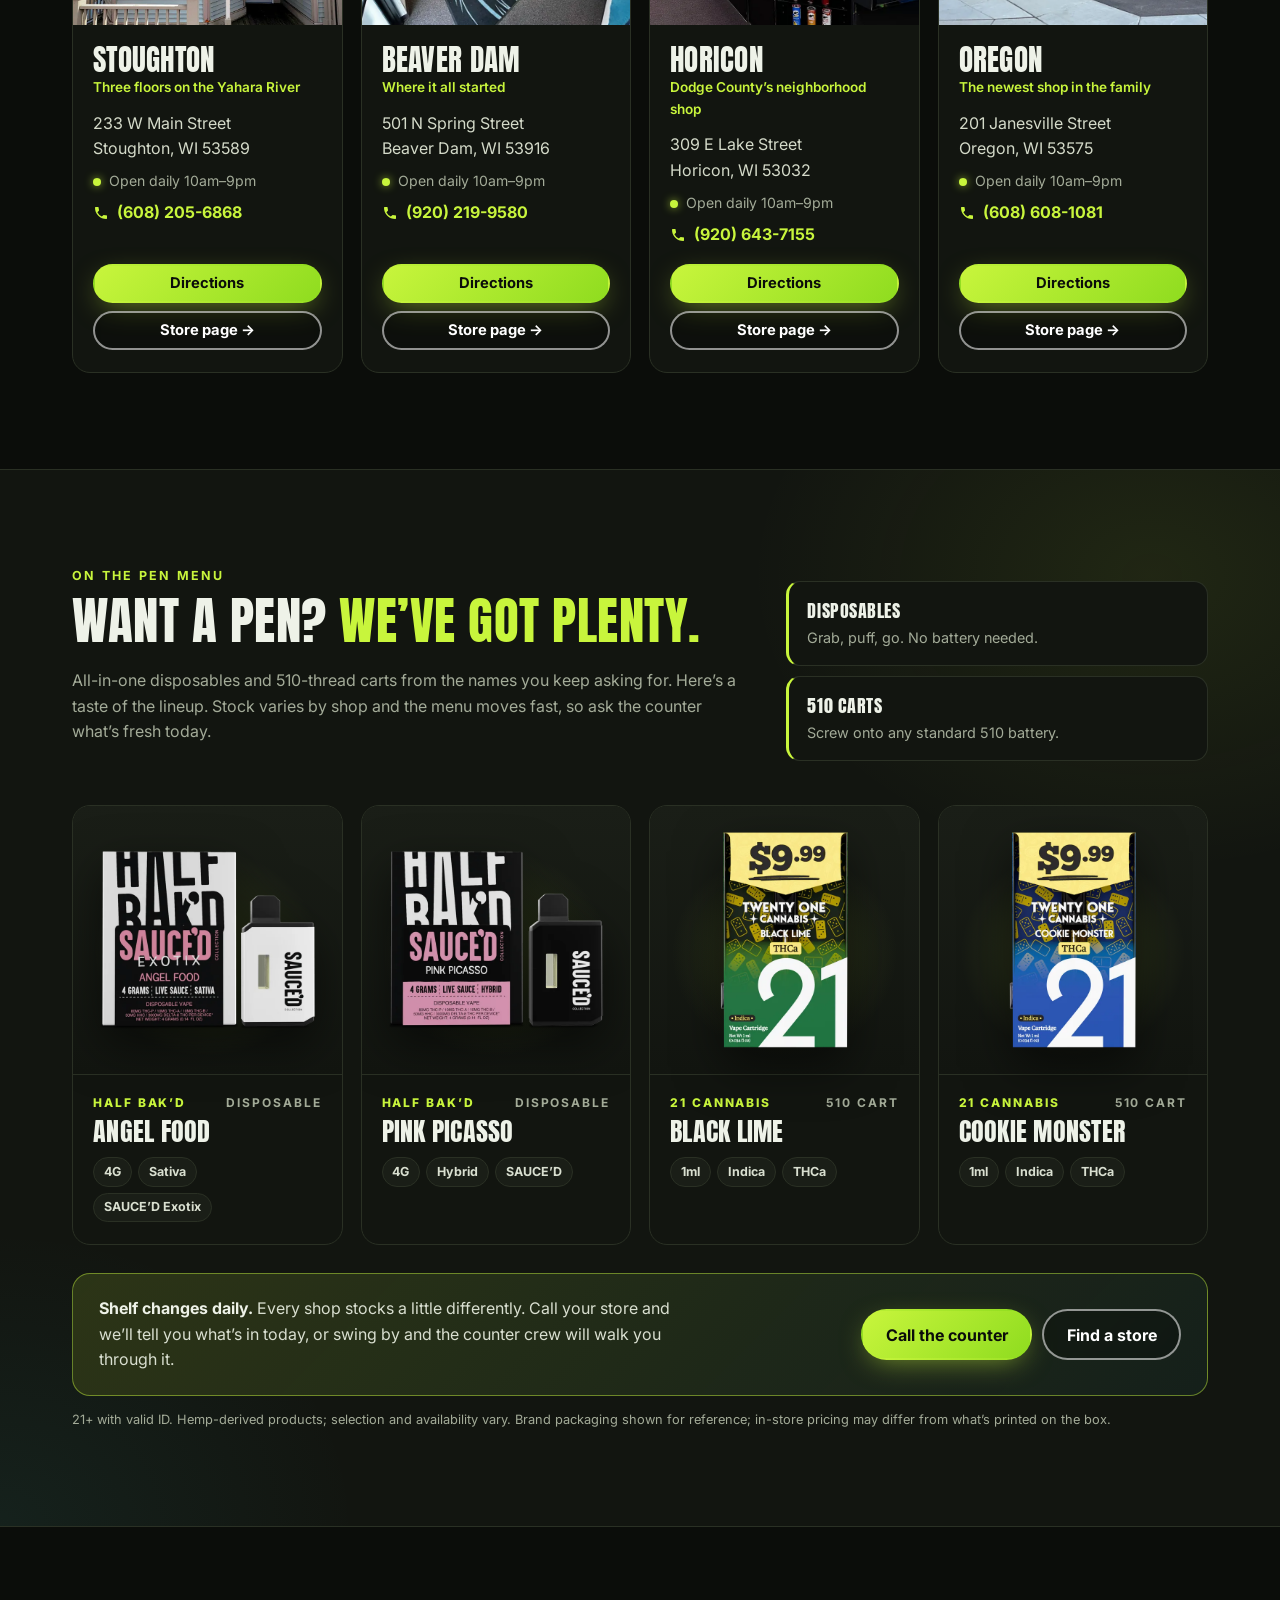
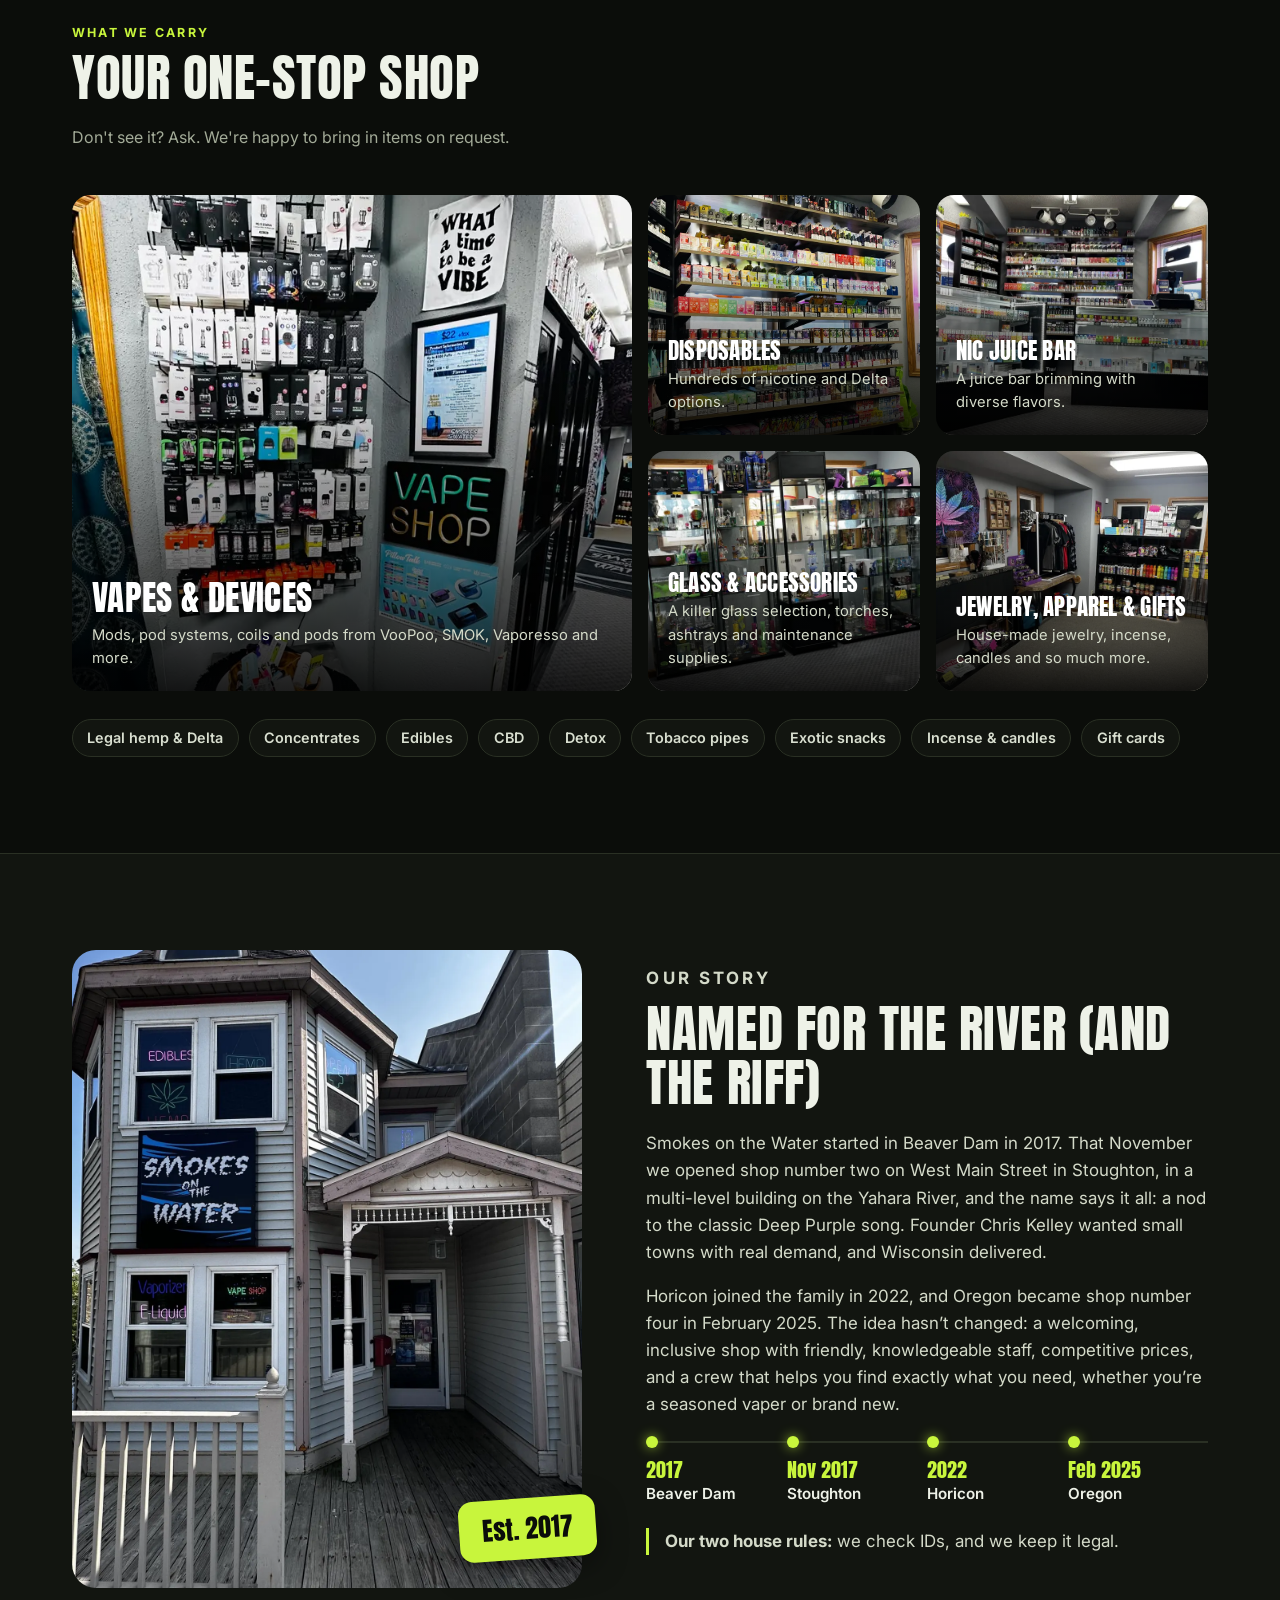
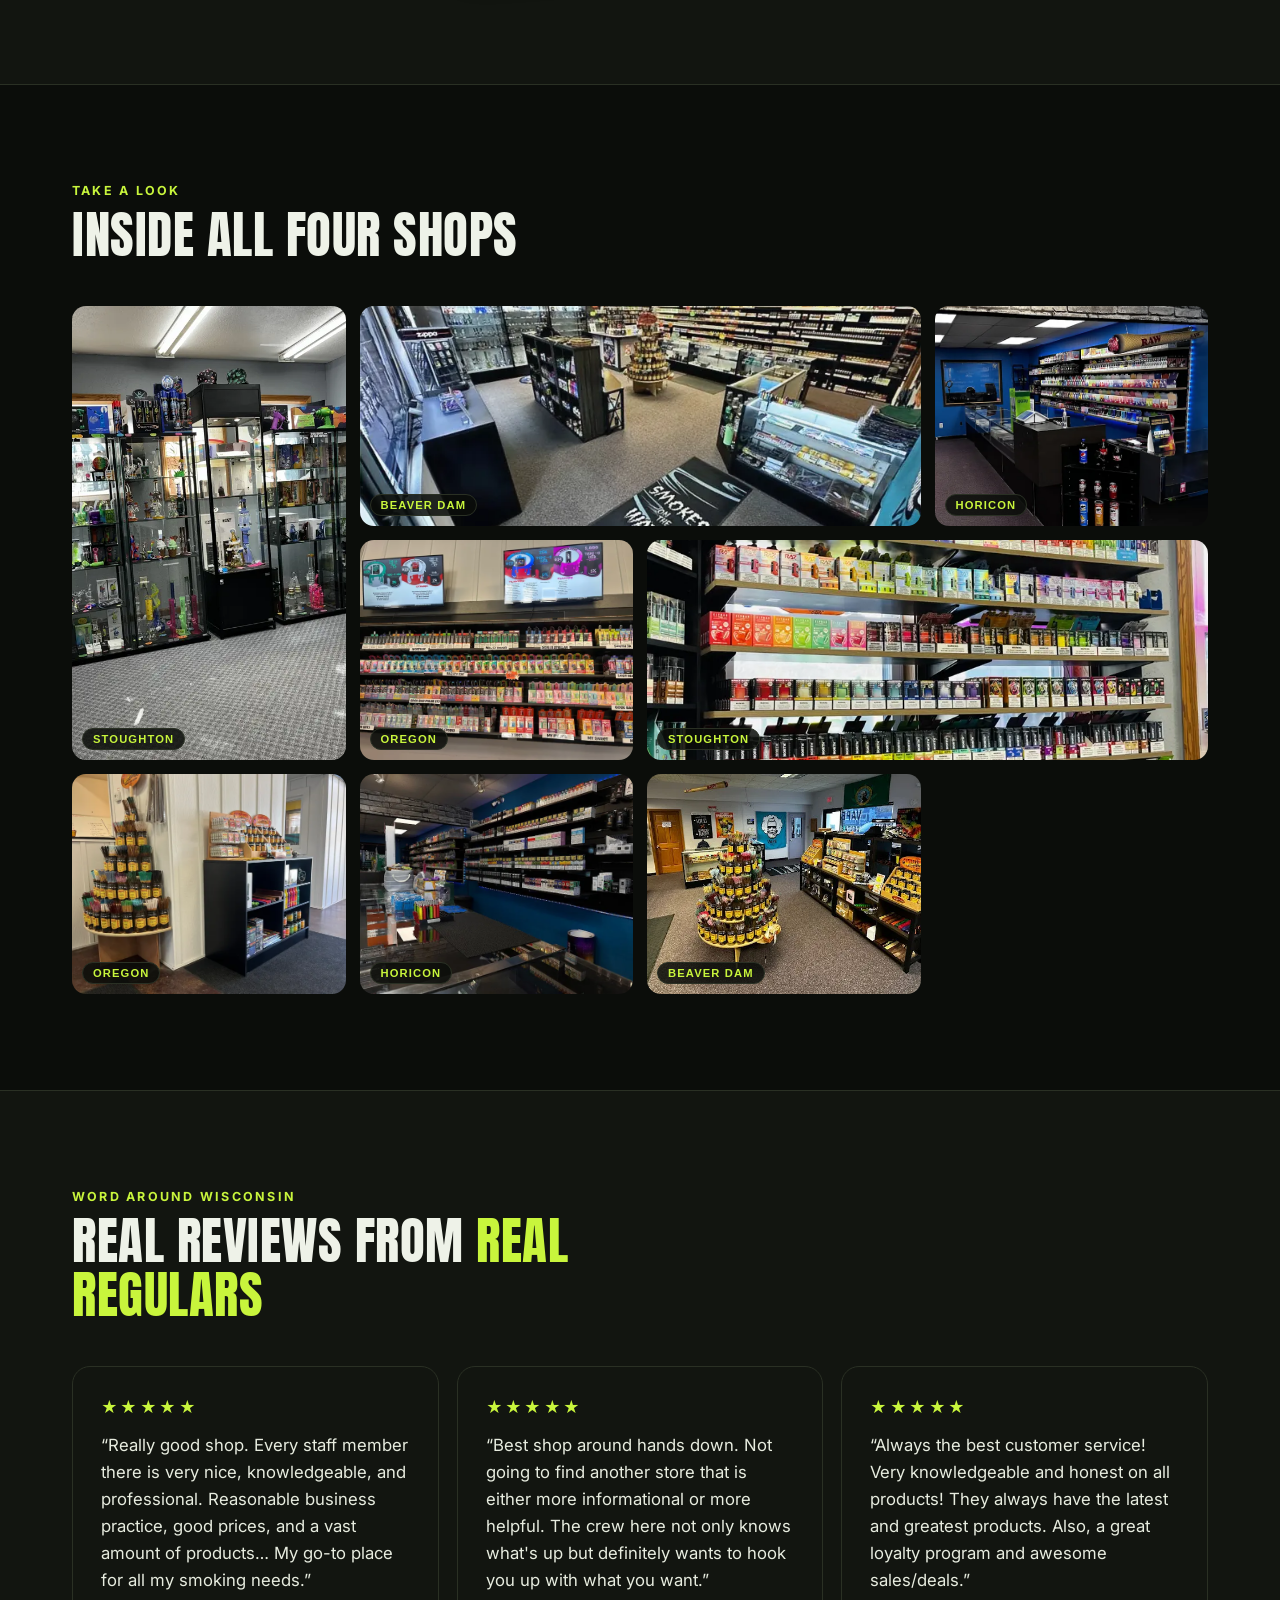
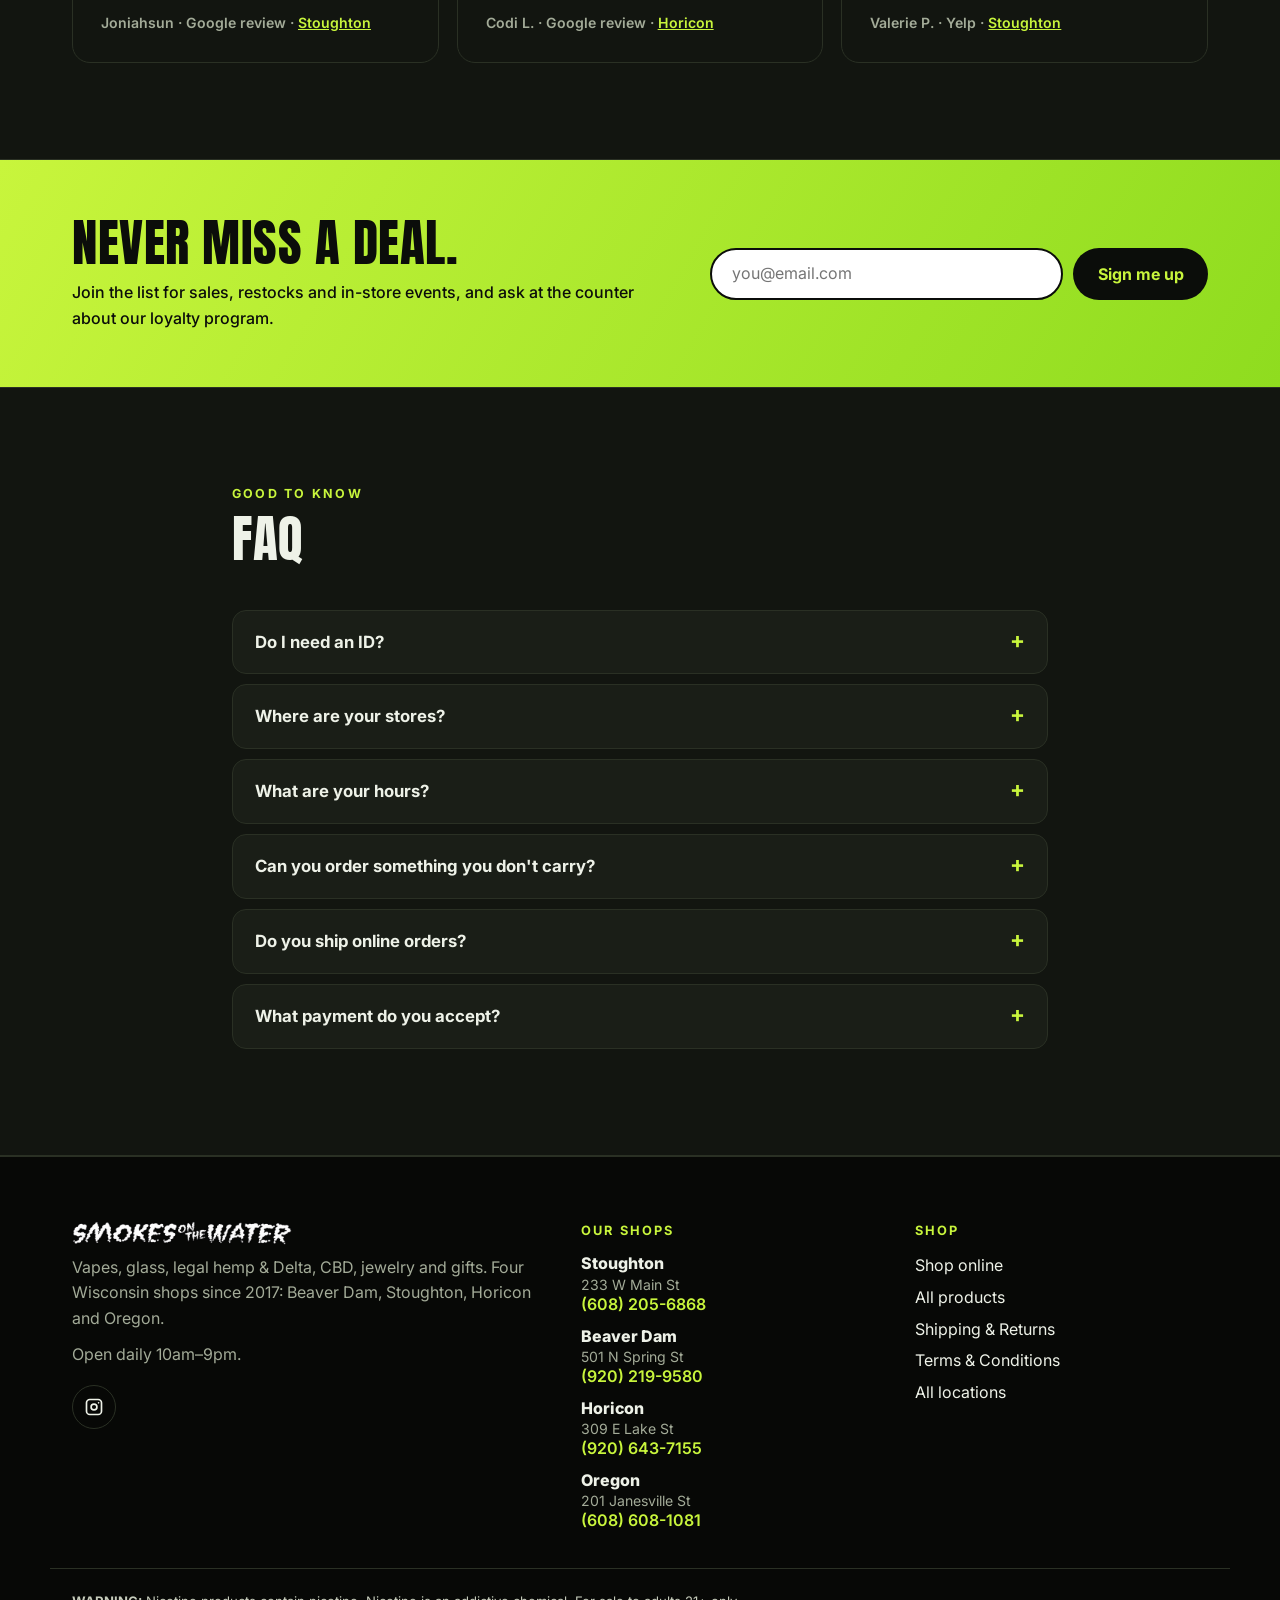
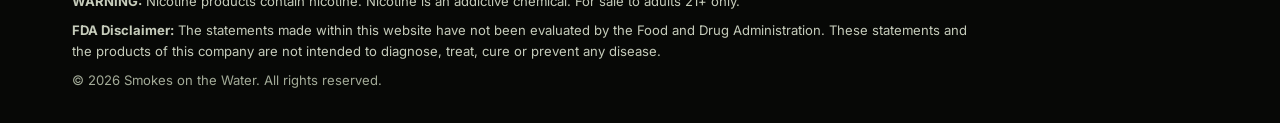
==== commit 5c03e76f: "Rebuild as chain site: 4 Wisconsin locations, store finder, per-location pages, location picker, per" ====
--- a/index.html
+++ b/index.html
@@ -3,31 +3,222 @@
 <head>
 <meta charset="utf-8">
 <meta name="viewport" content="width=device-width, initial-scale=1">
-<title>Smokes on the Water | Smoke &amp; Vape Shop in Downtown Stoughton, WI</title>
-<meta name="description" content="Smokes on the Water is Stoughton's smoke and vape shop on the Yahara River at 233 W Main St. Vapes, e-liquid, disposables, glass, legal hemp/Delta, CBD, handmade jewelry and gifts. Open daily 10am–9pm. 21+.">
-<link rel="canonical" href="https://www.smokesonthewaterwi.com/stoughton">
-<meta property="og:title" content="Smokes on the Water, Stoughton, WI">
-<meta property="og:description" content="Three floors of vapes, glass, accessories and gifts, right on the Yahara River. Open daily 10am–9pm.">
-<meta property="og:image" content="img/storefront-night.webp">
+<title>Smokes on the Water | Smoke &amp; Vape Shops in Stoughton, Beaver Dam, Horicon &amp; Oregon, WI</title>
+<meta name="description" content="Smokes on the Water: four Wisconsin smoke and vape shops in Beaver Dam, Stoughton, Horicon and Oregon. Vapes, e-liquid, disposables, glass, legal hemp/Delta, CBD, jewelry and gifts. Open daily 10am–9pm. 21+.">
+<link rel="canonical" href="https://smoke-on-the-water.vercel.app/">
+<meta property="og:type" content="website">
+<meta property="og:site_name" content="Smokes on the Water">
+<meta property="og:title" content="Smokes on the Water | Smoke &amp; Vape Shops in Stoughton, Beaver Dam, Horicon &amp; Oregon, WI">
+<meta property="og:description" content="Smokes on the Water: four Wisconsin smoke and vape shops in Beaver Dam, Stoughton, Horicon and Oregon. Vapes, e-liquid, disposables, glass, legal hemp/Delta, CBD, jewelry and gifts. Open daily 10am–9pm. 21+.">
+<meta property="og:url" content="https://smoke-on-the-water.vercel.app/">
+<meta property="og:image" content="https://smoke-on-the-water.vercel.app/img/storefront-night.webp">
+<meta name="twitter:card" content="summary_large_image">
 <meta name="theme-color" content="#0b0d0a">
 <link rel="icon" href="data:image/svg+xml,%3Csvg xmlns='http://www.w3.org/2000/svg' viewBox='0 0 64 64'%3E%3Crect width='64' height='64' rx='14' fill='%230b0d0a'/%3E%3Cpath d='M14 40c6-6 12 6 18 0s12 6 18 0' stroke='%23c8f53c' stroke-width='5' fill='none' stroke-linecap='round'/%3E%3Cpath d='M24 28c-4-5 4-8 0-13M34 28c-4-5 4-8 0-13' stroke='%23fff' stroke-width='3.5' fill='none' stroke-linecap='round'/%3E%3C/svg%3E">
 <link rel="preconnect" href="https://fonts.googleapis.com">
 <link rel="preconnect" href="https://fonts.gstatic.com" crossorigin>
 <link href="https://fonts.googleapis.com/css2?family=Anton&family=Inter:wght@400;500;600;700;800&display=swap" rel="stylesheet">
-<link rel="preload" as="image" href="img/storefront-day-2.webp">
-<link rel="preload" as="image" href="img/storefront-night.webp">
 <link rel="stylesheet" href="css/styles.css">
 <script type="application/ld+json">
 {
- "@context":"https://schema.org","@type":"Store","name":"Smokes on the Water - Stoughton",
- "image":"https://www.smokesonthewaterwi.com/img/storefront-night.webp",
- "telephone":"+1-608-205-6868","email":"smokesonthewater.st@gmail.com",
- "url":"https://www.smokesonthewaterwi.com/stoughton",
- "address":{"@type":"PostalAddress","streetAddress":"233 W Main St","addressLocality":"Stoughton","addressRegion":"WI","postalCode":"53589","addressCountry":"US"},
- "geo":{"@type":"GeoCoordinates","latitude":42.91669,"longitude":-89.22245},
- "openingHoursSpecification":[{"@type":"OpeningHoursSpecification","dayOfWeek":["Monday","Tuesday","Wednesday","Thursday","Friday","Saturday","Sunday"],"opens":"10:00","closes":"21:00"}],
- "foundingDate":"2017","paymentAccepted":"Credit card, Debit card, NFC mobile payments",
- "sameAs":["https://www.instagram.com/smokesonthewaterwi/"]
+ "@context": "https://schema.org",
+ "@graph": [
+  {
+   "@type": "Organization",
+   "@id": "https://smoke-on-the-water.vercel.app/#org",
+   "name": "Smokes on the Water",
+   "url": "https://smoke-on-the-water.vercel.app/",
+   "logo": "https://smoke-on-the-water.vercel.app/img/logo-wordmark.png",
+   "foundingDate": "2017",
+   "sameAs": [
+    "https://www.instagram.com/smokesonthewaterwi/",
+    "https://www.smokesonthewaterwi.com/"
+   ]
+  },
+  {
+   "@type": "Store",
+   "@id": "https://smoke-on-the-water.vercel.app/locations/stoughton.html#store",
+   "name": "Smokes on the Water - Stoughton",
+   "url": "https://smoke-on-the-water.vercel.app/locations/stoughton.html",
+   "image": "https://smoke-on-the-water.vercel.app/img/storefront-day-2.webp",
+   "telephone": "+1-608-205-6868",
+   "email": "smokesonthewater.st@gmail.com",
+   "address": {
+    "@type": "PostalAddress",
+    "streetAddress": "233 W Main St",
+    "addressLocality": "Stoughton",
+    "addressRegion": "WI",
+    "postalCode": "53589",
+    "addressCountry": "US"
+   },
+   "geo": {
+    "@type": "GeoCoordinates",
+    "latitude": 42.9166,
+    "longitude": -89.22248
+   },
+   "openingHoursSpecification": [
+    {
+     "@type": "OpeningHoursSpecification",
+     "dayOfWeek": [
+      "Monday",
+      "Tuesday",
+      "Wednesday",
+      "Thursday",
+      "Friday",
+      "Saturday",
+      "Sunday"
+     ],
+     "opens": "10:00",
+     "closes": "21:00"
+    }
+   ],
+   "sameAs": [
+    "https://www.facebook.com/smokesonthewaterthedeuce/",
+    "https://www.yelp.com/biz/smokes-on-the-water-stoughton-4",
+    "https://www.instagram.com/smokesonthewaterwi/"
+   ],
+   "parentOrganization": {
+    "@id": "https://smoke-on-the-water.vercel.app/#org"
+   }
+  },
+  {
+   "@type": "Store",
+   "@id": "https://smoke-on-the-water.vercel.app/locations/beaver-dam.html#store",
+   "name": "Smokes on the Water - Beaver Dam",
+   "url": "https://smoke-on-the-water.vercel.app/locations/beaver-dam.html",
+   "image": "https://smoke-on-the-water.vercel.app/img/loc-beaver-dam-1.webp",
+   "telephone": "+1-920-219-9580",
+   "email": "smokesonthewater.bd@gmail.com",
+   "address": {
+    "@type": "PostalAddress",
+    "streetAddress": "501 N Spring St",
+    "addressLocality": "Beaver Dam",
+    "addressRegion": "WI",
+    "postalCode": "53916",
+    "addressCountry": "US"
+   },
+   "geo": {
+    "@type": "GeoCoordinates",
+    "latitude": 43.46065,
+    "longitude": -88.83668
+   },
+   "openingHoursSpecification": [
+    {
+     "@type": "OpeningHoursSpecification",
+     "dayOfWeek": [
+      "Monday",
+      "Tuesday",
+      "Wednesday",
+      "Thursday",
+      "Friday",
+      "Saturday",
+      "Sunday"
+     ],
+     "opens": "10:00",
+     "closes": "21:00"
+    }
+   ],
+   "sameAs": [
+    "https://www.facebook.com/SmokesonthewaterBD/",
+    "https://www.yelp.com/biz/smokes-on-the-water-beaver-dam",
+    "https://www.instagram.com/smokesonthewaterwi/"
+   ],
+   "parentOrganization": {
+    "@id": "https://smoke-on-the-water.vercel.app/#org"
+   }
+  },
+  {
+   "@type": "Store",
+   "@id": "https://smoke-on-the-water.vercel.app/locations/horicon.html#store",
+   "name": "Smokes on the Water - Horicon",
+   "url": "https://smoke-on-the-water.vercel.app/locations/horicon.html",
+   "image": "https://smoke-on-the-water.vercel.app/img/loc-horicon-1.webp",
+   "telephone": "+1-920-643-7155",
+   "email": "smokesonthewater.bd@gmail.com",
+   "address": {
+    "@type": "PostalAddress",
+    "streetAddress": "309 E Lake St",
+    "addressLocality": "Horicon",
+    "addressRegion": "WI",
+    "postalCode": "53032",
+    "addressCountry": "US"
+   },
+   "geo": {
+    "@type": "GeoCoordinates",
+    "latitude": 43.45145,
+    "longitude": -88.63227
+   },
+   "openingHoursSpecification": [
+    {
+     "@type": "OpeningHoursSpecification",
+     "dayOfWeek": [
+      "Monday",
+      "Tuesday",
+      "Wednesday",
+      "Thursday",
+      "Friday",
+      "Saturday",
+      "Sunday"
+     ],
+     "opens": "10:00",
+     "closes": "21:00"
+    }
+   ],
+   "sameAs": [
+    "https://www.facebook.com/SOWhoricon",
+    "https://www.yelp.com/biz/smokes-on-the-water-horicon",
+    "https://www.instagram.com/smokesonthewaterwi/"
+   ],
+   "parentOrganization": {
+    "@id": "https://smoke-on-the-water.vercel.app/#org"
+   }
+  },
+  {
+   "@type": "Store",
+   "@id": "https://smoke-on-the-water.vercel.app/locations/oregon.html#store",
+   "name": "Smokes on the Water - Oregon",
+   "url": "https://smoke-on-the-water.vercel.app/locations/oregon.html",
+   "image": "https://smoke-on-the-water.vercel.app/img/loc-oregon-1.webp",
+   "telephone": "+1-608-608-1081",
+   "email": "smokesonthewater.or@gmail.com",
+   "address": {
+    "@type": "PostalAddress",
+    "streetAddress": "201 Janesville St",
+    "addressLocality": "Oregon",
+    "addressRegion": "WI",
+    "postalCode": "53575",
+    "addressCountry": "US"
+   },
+   "geo": {
+    "@type": "GeoCoordinates",
+    "latitude": 42.92528,
+    "longitude": -89.38319
+   },
+   "openingHoursSpecification": [
+    {
+     "@type": "OpeningHoursSpecification",
+     "dayOfWeek": [
+      "Monday",
+      "Tuesday",
+      "Wednesday",
+      "Thursday",
+      "Friday",
+      "Saturday",
+      "Sunday"
+     ],
+     "opens": "10:00",
+     "closes": "21:00"
+    }
+   ],
+   "sameAs": [
+    "https://www.facebook.com/profile.php?id=61572636715172",
+    "https://www.instagram.com/smokesonthewaterwi/"
+   ],
+   "parentOrganization": {
+    "@id": "https://smoke-on-the-water.vercel.app/#org"
+   }
+  }
+ ]
 }
 </script>
 </head>
@@ -39,7 +230,7 @@
   <div class="gate__card">
     <img src="img/logo-wordmark.png" alt="Smokes on the Water" width="293" height="32">
     <h2 id="gate-title">Are you 21 or older?</h2>
-    <p>You must be 21+ to browse our shop. We check ID at the door, every time.</p>
+    <p>You must be 21+ to browse our shops. We check ID at the door at all four Wisconsin locations, every time.</p>
     <div class="gate__btns">
       <button class="btn btn--lime" id="gate-yes">Yes, I'm 21+</button>
       <a class="btn btn--ghost" href="https://www.google.com">No, take me back</a>
@@ -48,26 +239,25 @@
 </div>
 
 <div class="topbar">
-  <p><span class="dot"></span> <span id="open-status">Open daily 10am–9pm</span> <span class="sep">·</span> <span class="ship">Free shipping on online orders over $100</span></p>
+  <p><span class="dot"></span> <span id="open-status">Open daily 10am–9pm</span> <span class="sep">·</span> <a href="locations/">4 Wisconsin locations</a> <span class="sep">·</span> <span class="ship">Free shipping on online orders over $100</span></p>
 </div>
 
 <header class="header" id="top">
   <div class="wrap header__in">
-    <a href="#top" class="brand" aria-label="Smokes on the Water home">
+    <a href="index.html" class="brand" aria-label="Smokes on the Water home">
       <img src="img/logo-wordmark.png" alt="Smokes on the Water" width="293" height="32">
-      <span class="brand__loc">Stoughton, WI</span>
+      <span class="brand__loc">Wisconsin · 4 locations</span>
     </a>
     <nav class="nav" id="nav" aria-label="Main">
+      <a href="locations/">Locations</a>
       <a href="#pens">Pens</a>
       <a href="#shop">Shop</a>
-      <a href="#floors">The Store</a>
       <a href="#story">Our Story</a>
       <a href="#reviews">Reviews</a>
-      <a href="#visit">Visit</a>
-      <a href="#locations">Locations</a>
+      <a href="#faq">FAQ</a>
       <a class="nav__cta" href="https://www.smokesonthewaterwi.com/shop">Shop Online</a>
     </nav>
-    <a class="btn btn--lime btn--sm header__call" href="tel:+16082056868"><svg aria-hidden="true" viewBox="0 0 24 24"><path d="M6.6 10.8a15.1 15.1 0 0 0 6.6 6.6l2.2-2.2a1 1 0 0 1 1-.25 11.4 11.4 0 0 0 3.6.57 1 1 0 0 1 1 1V20a1 1 0 0 1-1 1A17 17 0 0 1 3 4a1 1 0 0 1 1-1h3.5a1 1 0 0 1 1 1c0 1.25.2 2.45.57 3.57a1 1 0 0 1-.25 1z"/></svg>(608) 205-6868</a>
+    <a class="btn btn--lime btn--sm header__call" href="locations/"><svg aria-hidden="true" viewBox="0 0 24 24"><path d="M12 2a7 7 0 0 1 7 7c0 5.2-7 13-7 13S5 14.2 5 9a7 7 0 0 1 7-7zm0 4.5a2.5 2.5 0 1 0 0 5 2.5 2.5 0 0 0 0-5z"/></svg>Find a store</a>
     <button class="burger" id="burger" aria-controls="nav" aria-expanded="false" aria-label="Open menu"><span></span><span></span><span></span></button>
   </div>
 </header>
@@ -78,43 +268,118 @@
   <div class="hero__smoke" aria-hidden="true"></div>
   <div class="wrap hero__in">
    <div class="hero__copy">
-    <p class="eyebrow">Downtown Stoughton · Since 2017</p>
-    <h1>Stoughton's smoke &amp; vape shop, <span class="lime">right on the water.</span></h1>
-    <p class="hero__lead">Three floors of vapes, e-liquid, disposables, glass, legal hemp &amp; Delta, CBD, handmade jewelry and gifts, with a friendly, knowledgeable crew and a view of the Yahara River.</p>
+    <p class="eyebrow">Wisconsin-owned · Since 2017</p>
+    <h1>Wisconsin's smoke &amp; vape shop, <span class="lime">four towns deep.</span></h1>
+    <p class="hero__lead">Vapes, e-liquid, disposables, glass, legal hemp &amp; Delta, CBD, handmade jewelry and gifts in Beaver Dam, Stoughton, Horicon and Oregon, each run by a friendly, knowledgeable crew.</p>
     <div class="hero__ctas">
-      <a class="btn btn--lime btn--lg" href="tel:+16082056868">Call (608) 205-6868</a>
-      <a class="btn btn--ghost btn--lg" href="https://www.google.com/maps/dir/?api=1&destination=233+W+Main+St+Stoughton+WI+53589" target="_blank" rel="noopener">Get Directions</a>
+      <a class="btn btn--lime btn--lg" href="#locations"><svg aria-hidden="true" viewBox="0 0 24 24"><path d="M12 2a7 7 0 0 1 7 7c0 5.2-7 13-7 13S5 14.2 5 9a7 7 0 0 1 7-7zm0 4.5a2.5 2.5 0 1 0 0 5 2.5 2.5 0 0 0 0-5z"/></svg>Find your store</a>
+      <button class="btn btn--ghost btn--lg" type="button" data-pick="call">Call a shop</button>
       <a class="btn btn--text btn--lg" href="https://www.smokesonthewaterwi.com/shop">Shop online →</a>
     </div>
     <ul class="hero__facts">
+      <li><strong>4 shops</strong><span>Across Wisconsin</span></li>
       <li><strong>10am–9pm</strong><span>Open 7 days</span></li>
-      <li><strong>4.5★</strong><span>~130 Google reviews</span></li>
-      <li><strong>233 W Main</strong><span>On the Yahara</span></li>
+      <li><strong>Since 2017</strong><span>Locally owned</span></li>
       <li><strong>21+</strong><span>ID checked always</span></li>
     </ul>
+    <p class="hero__towns"><a href="locations/beaver-dam.html">Beaver Dam</a><a href="locations/stoughton.html">Stoughton</a><a href="locations/horicon.html">Horicon</a><a href="locations/oregon.html">Oregon</a></p>
    </div>
-    <div class="daynight" aria-label="Our storefront by day and by night">
+    <div class="daynight" aria-label="Our shops by day and by night">
       <figure class="dn dn--day">
-        <img src="img/storefront-day-2.webp" alt="The Smokes on the Water storefront on W Main St in daylight, with its porch entrance and window signs" fetchpriority="high" width="1600" height="1531">
-        <figcaption><span class="dn__icon" aria-hidden="true">☀</span><strong>Stocked by day.</strong><small>Doors open 10am</small></figcaption>
+        <img src="img/loc-oregon-1.webp" alt="The Smokes on the Water shop on Janesville Street in Oregon, WI, on a sunny day" fetchpriority="high" width="1400" height="1049">
+        <figcaption><span class="dn__icon" aria-hidden="true">☀</span><strong>Stocked by day.</strong><small>Oregon · Doors open 10am</small></figcaption>
       </figure>
       <figure class="dn dn--night">
-        <img src="img/storefront-night.webp" alt="The Smokes on the Water storefront at night, its neon windows glowing in downtown Stoughton" fetchpriority="high" width="1340" height="1600">
-        <figcaption><span class="dn__icon" aria-hidden="true">☾</span><strong>Smokin&rsquo; by night.</strong><small>Neon&rsquo;s on till 9pm</small></figcaption>
+        <img src="img/storefront-night.webp" alt="The Smokes on the Water storefront in Stoughton at night, its neon windows glowing" fetchpriority="high" width="1340" height="1600">
+        <figcaption><span class="dn__icon" aria-hidden="true">☾</span><strong>Smokin&rsquo; by night.</strong><small>Stoughton · Lit till 9pm</small></figcaption>
       </figure>
     </div>
   </div>
   <svg class="wave" viewBox="0 0 1440 80" preserveAspectRatio="none" aria-hidden="true"><path d="M0 40c120-30 240-30 360 0s240 30 360 0 240-30 360 0 240 30 360 0v40H0z"/></svg>
 </section>
 
+<!-- LOCATIONS / STORE FINDER -->
+<section class="section" id="locations">
+  <div class="wrap">
+    <div class="finder__head">
+      <div class="section__head">
+        <p class="eyebrow">Find your shop</p>
+        <h2>Four shops. <span class="lime">Pick yours.</span></h2>
+        <p class="muted">Same crew mentality, same 10am–9pm hours, every day of the week. Tap a store for photos, maps and the full scoop.</p>
+      </div>
+      <div class="finder__tools">
+        <button class="btn btn--lime" type="button" id="near-btn"><svg aria-hidden="true" viewBox="0 0 24 24"><path d="M12 8a4 4 0 1 0 0 8 4 4 0 0 0 0-8zm9 3h-2.06A7 7 0 0 0 13 5.06V3h-2v2.06A7 7 0 0 0 5.06 11H3v2h2.06A7 7 0 0 0 11 18.94V21h2v-2.06A7 7 0 0 0 18.94 13H21zm-9 6a5 5 0 1 1 0-10 5 5 0 0 1 0 10z"/></svg>Find my nearest store</button>
+        <p class="finder__status muted" id="near-status" role="status">We only use your location in your browser to sort the list. It&rsquo;s never sent or saved.</p>
+      </div>
+    </div>
+    <div class="stores" id="stores">
+      <article class="store" data-lat="42.9166" data-lon="-89.22248" data-slug="stoughton">
+        <a class="store__img" href="locations/stoughton.html" tabindex="-1" aria-hidden="true"><img src="img/storefront-day-2-sm.webp" alt="" loading="lazy"><span class="store__since">Opened Nov 2017</span><span class="store__dist" hidden></span></a>
+        <div class="store__body">
+          <h3><a href="locations/stoughton.html">Stoughton</a></h3>
+          <p class="store__tag">Three floors on the Yahara River</p>
+          <p class="store__addr">233 W Main Street<br>Stoughton, WI 53589</p>
+          <p class="store__hours"><span class="dot"></span> Open daily 10am–9pm</p>
+          <a class="store__tel" href="tel:+16082056868"><svg aria-hidden="true" viewBox="0 0 24 24"><path d="M6.6 10.8a15.1 15.1 0 0 0 6.6 6.6l2.2-2.2a1 1 0 0 1 1-.25 11.4 11.4 0 0 0 3.6.57 1 1 0 0 1 1 1V20a1 1 0 0 1-1 1A17 17 0 0 1 3 4a1 1 0 0 1 1-1h3.5a1 1 0 0 1 1 1c0 1.25.2 2.45.57 3.57a1 1 0 0 1-.25 1z"/></svg>(608) 205-6868</a>
+          <div class="store__btns">
+            <a class="btn btn--lime btn--sm" href="https://www.google.com/maps/dir/?api=1&amp;destination=233+W+Main+St+Stoughton+WI+53589" target="_blank" rel="noopener">Directions</a>
+            <a class="btn btn--ghost btn--sm" href="locations/stoughton.html">Store page →</a>
+          </div>
+        </div>
+      </article>
+      <article class="store" data-lat="43.46065" data-lon="-88.83668" data-slug="beaver-dam">
+        <a class="store__img" href="locations/beaver-dam.html" tabindex="-1" aria-hidden="true"><img src="img/loc-beaver-dam-1-sm.webp" alt="" loading="lazy"><span class="store__since">Since 2017</span><span class="store__dist" hidden></span></a>
+        <div class="store__body">
+          <h3><a href="locations/beaver-dam.html">Beaver Dam</a></h3>
+          <p class="store__tag">Where it all started</p>
+          <p class="store__addr">501 N Spring Street<br>Beaver Dam, WI 53916</p>
+          <p class="store__hours"><span class="dot"></span> Open daily 10am–9pm</p>
+          <a class="store__tel" href="tel:+19202199580"><svg aria-hidden="true" viewBox="0 0 24 24"><path d="M6.6 10.8a15.1 15.1 0 0 0 6.6 6.6l2.2-2.2a1 1 0 0 1 1-.25 11.4 11.4 0 0 0 3.6.57 1 1 0 0 1 1 1V20a1 1 0 0 1-1 1A17 17 0 0 1 3 4a1 1 0 0 1 1-1h3.5a1 1 0 0 1 1 1c0 1.25.2 2.45.57 3.57a1 1 0 0 1-.25 1z"/></svg>(920) 219-9580</a>
+          <div class="store__btns">
+            <a class="btn btn--lime btn--sm" href="https://www.google.com/maps/dir/?api=1&amp;destination=501+N+Spring+St+Beaver+Dam+WI+53916" target="_blank" rel="noopener">Directions</a>
+            <a class="btn btn--ghost btn--sm" href="locations/beaver-dam.html">Store page →</a>
+          </div>
+        </div>
+      </article>
+      <article class="store" data-lat="43.45145" data-lon="-88.63227" data-slug="horicon">
+        <a class="store__img" href="locations/horicon.html" tabindex="-1" aria-hidden="true"><img src="img/loc-horicon-1-sm.webp" alt="" loading="lazy"><span class="store__since">Since 2022</span><span class="store__dist" hidden></span></a>
+        <div class="store__body">
+          <h3><a href="locations/horicon.html">Horicon</a></h3>
+          <p class="store__tag">Dodge County&rsquo;s neighborhood shop</p>
+          <p class="store__addr">309 E Lake Street<br>Horicon, WI 53032</p>
+          <p class="store__hours"><span class="dot"></span> Open daily 10am–9pm</p>
+          <a class="store__tel" href="tel:+19206437155"><svg aria-hidden="true" viewBox="0 0 24 24"><path d="M6.6 10.8a15.1 15.1 0 0 0 6.6 6.6l2.2-2.2a1 1 0 0 1 1-.25 11.4 11.4 0 0 0 3.6.57 1 1 0 0 1 1 1V20a1 1 0 0 1-1 1A17 17 0 0 1 3 4a1 1 0 0 1 1-1h3.5a1 1 0 0 1 1 1c0 1.25.2 2.45.57 3.57a1 1 0 0 1-.25 1z"/></svg>(920) 643-7155</a>
+          <div class="store__btns">
+            <a class="btn btn--lime btn--sm" href="https://www.google.com/maps/dir/?api=1&amp;destination=309+E+Lake+St+Horicon+WI+53032" target="_blank" rel="noopener">Directions</a>
+            <a class="btn btn--ghost btn--sm" href="locations/horicon.html">Store page →</a>
+          </div>
+        </div>
+      </article>
+      <article class="store" data-lat="42.92528" data-lon="-89.38319" data-slug="oregon">
+        <a class="store__img" href="locations/oregon.html" tabindex="-1" aria-hidden="true"><img src="img/loc-oregon-1-sm.webp" alt="" loading="lazy"><span class="store__since">Opened Feb 2025</span><span class="store__dist" hidden></span></a>
+        <div class="store__body">
+          <h3><a href="locations/oregon.html">Oregon</a></h3>
+          <p class="store__tag">The newest shop in the family</p>
+          <p class="store__addr">201 Janesville Street<br>Oregon, WI 53575</p>
+          <p class="store__hours"><span class="dot"></span> Open daily 10am–9pm</p>
+          <a class="store__tel" href="tel:+16086081081"><svg aria-hidden="true" viewBox="0 0 24 24"><path d="M6.6 10.8a15.1 15.1 0 0 0 6.6 6.6l2.2-2.2a1 1 0 0 1 1-.25 11.4 11.4 0 0 0 3.6.57 1 1 0 0 1 1 1V20a1 1 0 0 1-1 1A17 17 0 0 1 3 4a1 1 0 0 1 1-1h3.5a1 1 0 0 1 1 1c0 1.25.2 2.45.57 3.57a1 1 0 0 1-.25 1z"/></svg>(608) 608-1081</a>
+          <div class="store__btns">
+            <a class="btn btn--lime btn--sm" href="https://www.google.com/maps/dir/?api=1&amp;destination=201+Janesville+St+Oregon+WI+53575" target="_blank" rel="noopener">Directions</a>
+            <a class="btn btn--ghost btn--sm" href="locations/oregon.html">Store page →</a>
+          </div>
+        </div>
+      </article>
+    </div>
+  </div>
+</section>
 <!-- PEN MENU -->
-<section class="section pens" id="pens">
+<section class="section section--alt pens" id="pens">
   <div class="wrap">
     <div class="pens__head">
       <div class="section__head">
         <p class="eyebrow">On the pen menu</p>
         <h2>Want a pen? <span class="lime">We&rsquo;ve got plenty.</span></h2>
-        <p class="muted">All-in-one disposables and 510-thread carts from the names you keep asking for, front and center at our street-level counter. Here&rsquo;s a taste of the lineup. The menu moves fast, so ask the counter what&rsquo;s fresh today.</p>
+        <p class="muted">All-in-one disposables and 510-thread carts from the names you keep asking for. Here&rsquo;s a taste of the lineup. Stock varies by shop and the menu moves fast, so ask the counter what&rsquo;s fresh today.</p>
       </div>
       <ul class="pens__legend" aria-label="Pen styles">
         <li><strong>Disposables</strong><span>Grab, puff, go. No battery needed.</span></li>
@@ -156,16 +421,15 @@
       </article>
     </div>
     <div class="pens__cta">
-      <p><strong>Shelf changes daily.</strong> Call ahead and we&rsquo;ll tell you what&rsquo;s in stock, or swing by and the counter crew will walk you through it.</p>
+      <p><strong>Shelf changes daily.</strong> Every shop stocks a little differently. Call your store and we&rsquo;ll tell you what&rsquo;s in today, or swing by and the counter crew will walk you through it.</p>
       <div class="pens__btns">
-        <a class="btn btn--lime" href="tel:+16082056868">Call the counter</a>
-        <a class="btn btn--ghost" href="https://www.google.com/maps/dir/?api=1&amp;destination=233+W+Main+St+Stoughton+WI+53589" target="_blank" rel="noopener">Get directions</a>
+        <button class="btn btn--lime" type="button" data-pick="call">Call the counter</button>
+        <a class="btn btn--ghost" href="locations/">Find a store</a>
       </div>
     </div>
     <p class="pens__fine">21+ with valid ID. Hemp-derived products; selection and availability vary. Brand packaging shown for reference; in-store pricing may differ from what&rsquo;s printed on the box.</p>
   </div>
 </section>
-
 <!-- SHOP CATEGORIES -->
 <section class="section" id="shop">
   <div class="wrap">
@@ -180,7 +444,7 @@
         <div><h3>Vapes &amp; Devices</h3><p>Mods, pod systems, coils and pods from VooPoo, SMOK, Vaporesso and more.</p></div>
       </a>
       <a class="cat" href="https://www.smokesonthewaterwi.com/shop">
-        <img src="img/disposables-wall-sm.webp" alt="Shelves stocked with colorful disposable vapes" loading="lazy">
+        <img src="img/welcome-snacks-sm.webp" alt="Shelves stocked with colorful disposable vapes and e-liquid" loading="lazy">
         <div><h3>Disposables</h3><p>Hundreds of nicotine and Delta options.</p></div>
       </a>
       <a class="cat" href="https://www.smokesonthewaterwi.com/shop">
@@ -188,7 +452,7 @@
         <div><h3>Nic Juice Bar</h3><p>A juice bar brimming with diverse flavors.</p></div>
       </a>
       <a class="cat" href="https://www.smokesonthewaterwi.com/shop">
-        <img src="img/glass-case-sm.webp" alt="Lit display cases of glass pipes" loading="lazy">
+        <img src="img/storefront-night-wide-sm.webp" alt="Lit display cases of glass pipes" loading="lazy">
         <div><h3>Glass &amp; Accessories</h3><p>A killer glass selection, torches, ashtrays and maintenance supplies.</p></div>
       </a>
       <a class="cat" href="https://www.smokesonthewaterwi.com/all-products">
@@ -202,96 +466,75 @@
   </div>
 </section>
 
-<!-- THREE FLOORS -->
-<section class="section section--alt" id="floors">
-  <div class="wrap">
-    <div class="section__head">
-      <p class="eyebrow">Inside the building</p>
-      <h2>Three floors. One historic building.</h2>
-      <p class="muted">Our multi-level shop sits in Stoughton's historic downtown, overlooking the Yahara River.</p>
-    </div>
-    <ol class="floors">
-      <li class="floor">
-        <span class="floor__tag">Upstairs</span>
-        <h3>Glass &amp; smoking accessories</h3>
-        <p>A killer glass selection, torches, ashtrays, maintenance supplies and smoking accessories.</p>
-      </li>
-      <li class="floor floor--main">
-        <span class="floor__tag">Street level</span>
-        <h3>Vapes, juice bar &amp; disposables</h3>
-        <p>An extensive selection of devices and accessories, a nic juice bar, hundreds of disposable nicotine and Delta options, concentrates, edibles and exotic snacks.</p>
-      </li>
-      <li class="floor">
-        <span class="floor__tag">Downstairs</span>
-        <h3>CBD, jewelry &amp; gifts</h3>
-        <p>Incense, candles, detox, CBD, house-made jewelry, apparel &amp; <em>so much more</em>.</p>
-      </li>
-    </ol>
-  </div>
-</section>
-
 <!-- STORY -->
-<section class="section" id="story">
+<section class="section section--alt" id="story">
   <div class="wrap story">
     <div class="story__img">
-      <img src="img/storefront-day.webp" alt="The Smokes on the Water building on W Main St in daylight, with its turret and wraparound deck" loading="lazy">
+      <img src="img/storefront-day.webp" alt="The Smokes on the Water building on W Main St in Stoughton in daylight, with its turret and wraparound deck" loading="lazy">
       <span class="story__badge">Est. 2017</span>
     </div>
     <div class="story__copy">
       <p class="eyebrow">Our story</p>
       <h2>Named for the river (and the riff)</h2>
-      <p>Smokes on the Water opened on West Main Street in November 2017, our second Wisconsin shop after Beaver Dam. Founder Chris Kelley wanted a small town with real demand, and the multi-level building on the Yahara River was the perfect fit. The name is a nod to the classic Deep Purple song.</p>
-      <p>Today we're a four-shop Wisconsin family (Stoughton, Beaver Dam, Horicon and Oregon), but the idea hasn't changed. We want a welcoming, inclusive shop with friendly, knowledgeable staff, competitive prices, and a crew that helps you find exactly what you need, whether you're a seasoned vaper or brand new.</p>
+      <p>Smokes on the Water started in Beaver Dam in 2017. That November we opened shop number two on West Main Street in Stoughton, in a multi-level building on the Yahara River, and the name says it all: a nod to the classic Deep Purple song. Founder Chris Kelley wanted small towns with real demand, and Wisconsin delivered.</p>
+      <p>Horicon joined the family in 2022, and Oregon became shop number four in February 2025. The idea hasn&rsquo;t changed: a welcoming, inclusive shop with friendly, knowledgeable staff, competitive prices, and a crew that helps you find exactly what you need, whether you&rsquo;re a seasoned vaper or brand new.</p>
+      <ol class="timeline">
+        <li><strong>2017</strong><a href="locations/beaver-dam.html">Beaver Dam</a></li>
+        <li><strong>Nov 2017</strong><a href="locations/stoughton.html">Stoughton</a></li>
+        <li><strong>2022</strong><a href="locations/horicon.html">Horicon</a></li>
+        <li><strong>Feb 2025</strong><a href="locations/oregon.html">Oregon</a></li>
+      </ol>
       <p class="rules"><strong>Our two house rules:</strong> we check IDs, and we keep it legal.</p>
     </div>
   </div>
 </section>
 
 <!-- GALLERY -->
-<section class="section section--alt" id="gallery">
+<section class="section" id="gallery">
   <div class="wrap">
     <div class="section__head">
       <p class="eyebrow">Take a look</p>
-      <h2>Inside Smokes on the Water</h2>
+      <h2>Inside all four shops</h2>
     </div>
     <div class="gallery">
-      <button class="g g--tall" data-full="img/storefront-night-wide.webp"><img src="img/storefront-night-wide-sm.webp" alt="Lit glass display cases inside the shop" loading="lazy"></button>
-      <button class="g" data-full="img/interior-counter.webp"><img src="img/interior-counter-sm.webp" alt="Main floor display counters" loading="lazy"></button>
-      <button class="g" data-full="img/welcome-snacks.webp"><img src="img/welcome-snacks-sm.webp" alt="Welcome sign above the exotic snacks and drinks coolers" loading="lazy"></button>
-      <button class="g g--wide" data-full="img/disposables-wall.webp"><img src="img/disposables-wall-sm.webp" alt="Disposable vape wall" loading="lazy"></button>
-      <button class="g" data-full="img/interior-accessories.webp"><img src="img/interior-accessories-sm.webp" alt="Accessories and gifts display" loading="lazy"></button>
-      <button class="g" data-full="img/storefront-day-2.webp"><img src="img/storefront-day-2-sm.webp" alt="Front entrance of the shop" loading="lazy"></button>
+      <button class="g g--tall" data-full="img/storefront-night-wide.webp"><img src="img/storefront-night-wide-sm.webp" alt="Lit glass display cases at the Stoughton shop" loading="lazy"><span class=g__tag>Stoughton</span></button>
+      <button class="g g--wide" data-full="img/loc-beaver-dam-1.webp"><img src="img/loc-beaver-dam-1-sm.webp" alt="Sales floor at the Beaver Dam shop" loading="lazy"><span class=g__tag>Beaver Dam</span></button>
+      <button class="g " data-full="img/loc-horicon-1.webp"><img src="img/loc-horicon-1-sm.webp" alt="Shelving and counter at the Horicon shop" loading="lazy"><span class=g__tag>Horicon</span></button>
+      <button class="g " data-full="img/loc-oregon-3.webp"><img src="img/loc-oregon-3-sm.webp" alt="Disposable vape wall at the Oregon shop" loading="lazy"><span class=g__tag>Oregon</span></button>
+      <button class="g g--wide" data-full="img/welcome-snacks.webp"><img src="img/welcome-snacks-sm.webp" alt="Wall of disposables and e-liquid at the Stoughton shop" loading="lazy"><span class=g__tag>Stoughton</span></button>
+      <button class="g " data-full="img/loc-oregon-2.webp"><img src="img/loc-oregon-2-sm.webp" alt="Sales floor and Smokes on the Water entry mat in Oregon" loading="lazy"><span class=g__tag>Oregon</span></button>
+      <button class="g " data-full="img/loc-horicon-3.webp"><img src="img/loc-horicon-3-sm.webp" alt="Glass and accessories cases in Horicon" loading="lazy"><span class=g__tag>Horicon</span></button>
+      <button class="g " data-full="img/loc-beaver-dam-3.webp"><img src="img/loc-beaver-dam-3-sm.webp" alt="Main counter and back-wall shelving in Beaver Dam" loading="lazy"><span class=g__tag>Beaver Dam</span></button>
     </div>
   </div>
 </section>
 
 <!-- REVIEWS (real quotes from public review listings) -->
-<section class="section" id="reviews">
+<section class="section section--alt" id="reviews">
   <div class="wrap">
     <div class="section__head">
-      <p class="eyebrow">Word on Main Street</p>
-      <h2><span class="lime">4.5★</span> from about 130 Google reviews</h2>
+      <p class="eyebrow">Word around Wisconsin</p>
+      <h2>Real reviews from <span class="lime">real regulars</span></h2>
     </div>
     <div class="reviews">
       <figure class="review">
         <div class="stars" aria-label="5 out of 5 stars">★★★★★</div>
         <blockquote>“Really good shop. Every staff member there is very nice, knowledgeable, and professional. Reasonable business practice, good prices, and a vast amount of products… My go-to place for all my smoking needs.”</blockquote>
-        <figcaption>Joniahsun · Google review</figcaption>
+        <figcaption>Joniahsun · Google review · <a href="locations/stoughton.html">Stoughton</a></figcaption>
+      </figure>
+      <figure class="review">
+        <div class="stars" aria-label="5 out of 5 stars">★★★★★</div>
+        <blockquote>“Best shop around hands down. Not going to find another store that is either more informational or more helpful. The crew here not only knows what's up but definitely wants to hook you up with what you want.”</blockquote>
+        <figcaption>Codi L. · Google review · <a href="locations/horicon.html">Horicon</a></figcaption>
       </figure>
       <figure class="review">
         <div class="stars" aria-label="5 out of 5 stars">★★★★★</div>
         <blockquote>“Always the best customer service! Very knowledgeable and honest on all products! They always have the latest and greatest products. Also, a great loyalty program and awesome sales/deals.”</blockquote>
-        <figcaption>Valerie P. · Yelp</figcaption>
+        <figcaption>Valerie P. · Yelp · <a href="locations/stoughton.html">Stoughton</a></figcaption>
       </figure>
-      <figure class="review">
-        <div class="stars" aria-label="5 out of 5 stars">★★★★★</div>
-        <blockquote>“Friendly and knowledgeable… tons of choices. Great prices and good operating hours.”</blockquote>
-        <figcaption>Murray M. · Yelp</figcaption>
-      </figure>
-    </div>
-  </div>
-</section>
-
+    </div>
+  </div>
+</section>
 <!-- LOYALTY / NEWSLETTER -->
 <section class="band">
   <div class="wrap band__in">
@@ -308,72 +551,16 @@
   </div>
 </section>
 
-<!-- VISIT -->
-<section class="section" id="visit">
-  <div class="wrap visit">
-    <div class="visit__info">
-      <p class="eyebrow">Come see us</p>
-      <h2>Visit the Stoughton shop</h2>
-      <address>
-        <strong>233 W Main Street</strong><br>Stoughton, WI 53589<br>
-        <span class="muted">Near the corner of Page &amp; Main, right on the water.</span>
-      </address>
-      <table class="hours" aria-label="Store hours">
-        <tbody id="hours">
-          <tr data-d="1"><th>Monday</th><td>10am – 9pm</td></tr>
-          <tr data-d="2"><th>Tuesday</th><td>10am – 9pm</td></tr>
-          <tr data-d="3"><th>Wednesday</th><td>10am – 9pm</td></tr>
-          <tr data-d="4"><th>Thursday</th><td>10am – 9pm</td></tr>
-          <tr data-d="5"><th>Friday</th><td>10am – 9pm</td></tr>
-          <tr data-d="6"><th>Saturday</th><td>10am – 9pm</td></tr>
-          <tr data-d="0"><th>Sunday</th><td>10am – 9pm</td></tr>
-        </tbody>
-      </table>
-      <ul class="contact">
-        <li><a href="tel:+16082056868">(608) 205-6868</a></li>
-        <li><a href="mailto:smokesonthewater.st@gmail.com">smokesonthewater.st@gmail.com</a></li>
-        <li><a href="https://www.instagram.com/smokesonthewaterwi/" target="_blank" rel="noopener">@smokesonthewaterwi on Instagram</a></li>
-      </ul>
-      <ul class="amen">
-        <li>♿ Wheelchair-accessible entrance</li>
-        <li>💳 Credit, debit &amp; tap-to-pay</li>
-        <li>🪪 21+ with valid ID</li>
-      </ul>
-      <div class="visit__ctas">
-        <a class="btn btn--lime" href="https://www.google.com/maps/dir/?api=1&destination=233+W+Main+St+Stoughton+WI+53589" target="_blank" rel="noopener">Get Directions</a>
-        <a class="btn btn--ghost" href="tel:+16082056868">Call the shop</a>
-      </div>
-    </div>
-    <div class="visit__map">
-      <iframe title="Map showing Smokes on the Water at 233 W Main St, Stoughton, WI" src="https://www.openstreetmap.org/export/embed.html?bbox=-89.2262%2C42.9152%2C-89.2188%2C42.9182&amp;layer=mapnik&amp;marker=42.91669%2C-89.22245" ></iframe>
-      <a class="map__link" href="https://www.google.com/maps/search/?api=1&query=Smokes+on+the+Water+233+W+Main+St+Stoughton+WI" target="_blank" rel="noopener">Open in Google Maps ↗</a>
-    </div>
-  </div>
-</section>
-
 <!-- FAQ -->
 <section class="section section--alt" id="faq">
   <div class="wrap faq">
     <div class="section__head"><p class="eyebrow">Good to know</p><h2>FAQ</h2></div>
-    <details><summary>Do I need an ID?</summary><p>Yes. You must be 21 or older, and we check ID for every purchase.</p></details>
-    <details><summary>What are your hours?</summary><p>We're open every day, 10am–9pm, at all four locations.</p></details>
-    <details><summary>Can you order something you don't carry?</summary><p>Usually, yes. We're always expanding our inventory and are happy to bring in items on request. Just ask at the counter or call (608) 205-6868.</p></details>
+    <details><summary>Do I need an ID?</summary><p>Yes. You must be 21 or older, and we check ID for every purchase at every location.</p></details>
+    <details><summary>Where are your stores?</summary><p>Four Wisconsin shops: Beaver Dam (501 N Spring St), Stoughton (233 W Main St), Horicon (309 E Lake St) and Oregon (201 Janesville St). See <a href="locations/">all locations</a> for maps and directions.</p></details>
+    <details><summary>What are your hours?</summary><p>All four shops are open every day, 10am–9pm.</p></details>
+    <details><summary>Can you order something you don't carry?</summary><p>Usually, yes. We're always expanding our inventory and are happy to bring in items on request. Just ask at the counter or call your local shop.</p></details>
     <details><summary>Do you ship online orders?</summary><p>Yes. Shop online at our store, and orders over $100 ship free. See our <a href="https://www.smokesonthewaterwi.com/shipping-returns">Shipping &amp; Returns</a> policy for details.</p></details>
-    <details><summary>What payment do you accept?</summary><p>Credit cards, debit cards and NFC mobile payments (tap to pay).</p></details>
-    <details><summary>Is the store accessible?</summary><p>Our street-level entrance is wheelchair accessible.</p></details>
-  </div>
-</section>
-
-<!-- LOCATIONS -->
-<section class="section" id="locations">
-  <div class="wrap">
-    <div class="section__head"><p class="eyebrow">Across Wisconsin</p><h2>Four shops, same crew mentality</h2></div>
-    <div class="locs">
-      <article class="loc loc--here"><span class="loc__tag">You are here</span><h3>Stoughton</h3><p>233 W Main Street<br>Stoughton, WI 53589</p><a href="tel:+16082056868">(608) 205-6868</a></article>
-      <article class="loc"><h3>Beaver Dam</h3><p>501 N Spring Street<br>Beaver Dam, WI 53916</p><a href="tel:+19202199580">(920) 219-9580</a></article>
-      <article class="loc"><h3>Horicon</h3><p>309 E Lake Street<br>Horicon, WI 53032</p><a href="tel:+19206437155">(920) 643-7155</a></article>
-      <article class="loc"><h3>Oregon</h3><p>201 Janesville Street<br>Oregon, WI 53575</p><a href="tel:+16086081081">(608) 608-1081</a></article>
-    </div>
+    <details><summary>What payment do you accept?</summary><p>Credit and debit cards, plus tap-to-pay at our Stoughton shop. Call your local shop to confirm what it accepts.</p></details>
   </div>
 </section>
 </main>
@@ -382,11 +569,12 @@
   <div class="wrap footer__in">
     <div>
       <img src="img/logo-wordmark.png" alt="Smokes on the Water" width="220" height="24" loading="lazy">
-      <p class="muted">Vapes, glass, legal hemp &amp; Delta, CBD, jewelry and gifts in downtown Stoughton since 2017.</p>
+      <p class="muted">Vapes, glass, legal hemp &amp; Delta, CBD, jewelry and gifts. Four Wisconsin shops since 2017: Beaver Dam, Stoughton, Horicon and Oregon.</p>
+      <p class="muted">Open daily 10am–9pm.</p>
       <a class="ig" href="https://www.instagram.com/smokesonthewaterwi/" target="_blank" rel="noopener" aria-label="Smokes on the Water on Instagram"><svg viewBox="0 0 24 24" aria-hidden="true"><path d="M7 2h10a5 5 0 0 1 5 5v10a5 5 0 0 1-5 5H7a5 5 0 0 1-5-5V7a5 5 0 0 1 5-5zm0 2a3 3 0 0 0-3 3v10a3 3 0 0 0 3 3h10a3 3 0 0 0 3-3V7a3 3 0 0 0-3-3zm5 3.5a4.5 4.5 0 1 1 0 9 4.5 4.5 0 0 1 0-9zm0 2a2.5 2.5 0 1 0 0 5 2.5 2.5 0 0 0 0-5zM17.5 6a1 1 0 1 1 0 2 1 1 0 0 1 0-2z"/></svg></a>
     </div>
-    <nav aria-label="Footer"><h4>Shop</h4><a href="https://www.smokesonthewaterwi.com/shop">Shop online</a><a href="https://www.smokesonthewaterwi.com/all-products">All products</a><a href="https://www.smokesonthewaterwi.com/shipping-returns">Shipping &amp; Returns</a><a href="https://www.smokesonthewaterwi.com/copy-of-terms-conditions">Terms &amp; Conditions</a></nav>
-    <div><h4>Stoughton</h4><p>233 W Main St<br>Stoughton, WI 53589<br><a href="tel:+16082056868">(608) 205-6868</a><br>Open daily 10am–9pm</p></div>
+    <div><h4>Our shops</h4><ul class="fshops"><li><a href="locations/stoughton.html">Stoughton</a><span>233 W Main St</span><a href="tel:+16082056868">(608) 205-6868</a></li><li><a href="locations/beaver-dam.html">Beaver Dam</a><span>501 N Spring St</span><a href="tel:+19202199580">(920) 219-9580</a></li><li><a href="locations/horicon.html">Horicon</a><span>309 E Lake St</span><a href="tel:+19206437155">(920) 643-7155</a></li><li><a href="locations/oregon.html">Oregon</a><span>201 Janesville St</span><a href="tel:+16086081081">(608) 608-1081</a></li></ul></div>
+    <nav aria-label="Footer"><h4>Shop</h4><a href="https://www.smokesonthewaterwi.com/shop">Shop online</a><a href="https://www.smokesonthewaterwi.com/all-products">All products</a><a href="https://www.smokesonthewaterwi.com/shipping-returns">Shipping &amp; Returns</a><a href="https://www.smokesonthewaterwi.com/copy-of-terms-conditions">Terms &amp; Conditions</a><a href="locations/">All locations</a></nav>
   </div>
   <div class="wrap legal">
     <p><strong>WARNING:</strong> Nicotine products contain nicotine. Nicotine is an addictive chemical. For sale to adults 21+ only.</p>
@@ -396,10 +584,41 @@
 </footer>
 
 <nav class="actionbar" aria-label="Quick actions">
-  <a href="tel:+16082056868"><svg viewBox="0 0 24 24" aria-hidden="true"><path d="M6.6 10.8a15.1 15.1 0 0 0 6.6 6.6l2.2-2.2a1 1 0 0 1 1-.25 11.4 11.4 0 0 0 3.6.57 1 1 0 0 1 1 1V20a1 1 0 0 1-1 1A17 17 0 0 1 3 4a1 1 0 0 1 1-1h3.5a1 1 0 0 1 1 1c0 1.25.2 2.45.57 3.57a1 1 0 0 1-.25 1z"/></svg>Call</a>
-  <a href="https://www.google.com/maps/dir/?api=1&destination=233+W+Main+St+Stoughton+WI+53589" target="_blank" rel="noopener"><svg viewBox="0 0 24 24" aria-hidden="true"><path d="M12 2a7 7 0 0 1 7 7c0 5.2-7 13-7 13S5 14.2 5 9a7 7 0 0 1 7-7zm0 4.5a2.5 2.5 0 1 0 0 5 2.5 2.5 0 0 0 0-5z"/></svg>Directions</a>
-  <a class="actionbar__main" href="https://www.smokesonthewaterwi.com/shop"><svg viewBox="0 0 24 24" aria-hidden="true"><path d="M7 4h-2l-1 2v1h2l3.6 7.6-1.4 2.4A2 2 0 0 0 10 20h10v-2H10l1.1-2h7.4a2 2 0 0 0 1.8-1.1L23 8H7.2zM10 21a1.5 1.5 0 1 0 0 .01zM19 21a1.5 1.5 0 1 0 0 .01z"/></svg>Shop</a>
+  <button type="button" data-pick="call"><svg aria-hidden="true" viewBox="0 0 24 24"><path d="M6.6 10.8a15.1 15.1 0 0 0 6.6 6.6l2.2-2.2a1 1 0 0 1 1-.25 11.4 11.4 0 0 0 3.6.57 1 1 0 0 1 1 1V20a1 1 0 0 1-1 1A17 17 0 0 1 3 4a1 1 0 0 1 1-1h3.5a1 1 0 0 1 1 1c0 1.25.2 2.45.57 3.57a1 1 0 0 1-.25 1z"/></svg>Call</button>
+  <button type="button" data-pick="dir"><svg aria-hidden="true" viewBox="0 0 24 24"><path d="M12 2a7 7 0 0 1 7 7c0 5.2-7 13-7 13S5 14.2 5 9a7 7 0 0 1 7-7zm0 4.5a2.5 2.5 0 1 0 0 5 2.5 2.5 0 0 0 0-5z"/></svg>Directions</button>
+  <a class="actionbar__main" href="https://www.smokesonthewaterwi.com/shop"><svg aria-hidden="true" viewBox="0 0 24 24"><path d="M7 4h-2l-1 2v1h2l3.6 7.6-1.4 2.4A2 2 0 0 0 10 20h10v-2H10l1.1-2h7.4a2 2 0 0 0 1.8-1.1L23 8H7.2zM10 21a1.5 1.5 0 1 0 0 .01zM19 21a1.5 1.5 0 1 0 0 .01z"/></svg>Shop</a>
 </nav>
+
+<dialog class="picker" id="picker" aria-labelledby="picker-title">
+  <div class="picker__card">
+    <button class="picker__x" type="button" aria-label="Close">×</button>
+    <p class="eyebrow">Pick your shop</p>
+    <h2 id="picker-title" data-call="Who do you want to call?" data-dir="Where are you headed?">Which store?</h2>
+    <ul class="picker__list">
+      <li class="picker__row">
+        <div><strong>Stoughton</strong><span>233 W Main St</span></div>
+        <a class="btn btn--lime btn--sm" data-mode="call" href="tel:+16082056868"><svg aria-hidden="true" viewBox="0 0 24 24"><path d="M6.6 10.8a15.1 15.1 0 0 0 6.6 6.6l2.2-2.2a1 1 0 0 1 1-.25 11.4 11.4 0 0 0 3.6.57 1 1 0 0 1 1 1V20a1 1 0 0 1-1 1A17 17 0 0 1 3 4a1 1 0 0 1 1-1h3.5a1 1 0 0 1 1 1c0 1.25.2 2.45.57 3.57a1 1 0 0 1-.25 1z"/></svg>(608) 205-6868</a>
+        <a class="btn btn--lime btn--sm" data-mode="dir" href="https://www.google.com/maps/dir/?api=1&amp;destination=233+W+Main+St+Stoughton+WI+53589" target="_blank" rel="noopener"><svg aria-hidden="true" viewBox="0 0 24 24"><path d="M12 2a7 7 0 0 1 7 7c0 5.2-7 13-7 13S5 14.2 5 9a7 7 0 0 1 7-7zm0 4.5a2.5 2.5 0 1 0 0 5 2.5 2.5 0 0 0 0-5z"/></svg>Directions</a>
+      </li>
+      <li class="picker__row">
+        <div><strong>Beaver Dam</strong><span>501 N Spring St</span></div>
+        <a class="btn btn--lime btn--sm" data-mode="call" href="tel:+19202199580"><svg aria-hidden="true" viewBox="0 0 24 24"><path d="M6.6 10.8a15.1 15.1 0 0 0 6.6 6.6l2.2-2.2a1 1 0 0 1 1-.25 11.4 11.4 0 0 0 3.6.57 1 1 0 0 1 1 1V20a1 1 0 0 1-1 1A17 17 0 0 1 3 4a1 1 0 0 1 1-1h3.5a1 1 0 0 1 1 1c0 1.25.2 2.45.57 3.57a1 1 0 0 1-.25 1z"/></svg>(920) 219-9580</a>
+        <a class="btn btn--lime btn--sm" data-mode="dir" href="https://www.google.com/maps/dir/?api=1&amp;destination=501+N+Spring+St+Beaver+Dam+WI+53916" target="_blank" rel="noopener"><svg aria-hidden="true" viewBox="0 0 24 24"><path d="M12 2a7 7 0 0 1 7 7c0 5.2-7 13-7 13S5 14.2 5 9a7 7 0 0 1 7-7zm0 4.5a2.5 2.5 0 1 0 0 5 2.5 2.5 0 0 0 0-5z"/></svg>Directions</a>
+      </li>
+      <li class="picker__row">
+        <div><strong>Horicon</strong><span>309 E Lake St</span></div>
+        <a class="btn btn--lime btn--sm" data-mode="call" href="tel:+19206437155"><svg aria-hidden="true" viewBox="0 0 24 24"><path d="M6.6 10.8a15.1 15.1 0 0 0 6.6 6.6l2.2-2.2a1 1 0 0 1 1-.25 11.4 11.4 0 0 0 3.6.57 1 1 0 0 1 1 1V20a1 1 0 0 1-1 1A17 17 0 0 1 3 4a1 1 0 0 1 1-1h3.5a1 1 0 0 1 1 1c0 1.25.2 2.45.57 3.57a1 1 0 0 1-.25 1z"/></svg>(920) 643-7155</a>
+        <a class="btn btn--lime btn--sm" data-mode="dir" href="https://www.google.com/maps/dir/?api=1&amp;destination=309+E+Lake+St+Horicon+WI+53032" target="_blank" rel="noopener"><svg aria-hidden="true" viewBox="0 0 24 24"><path d="M12 2a7 7 0 0 1 7 7c0 5.2-7 13-7 13S5 14.2 5 9a7 7 0 0 1 7-7zm0 4.5a2.5 2.5 0 1 0 0 5 2.5 2.5 0 0 0 0-5z"/></svg>Directions</a>
+      </li>
+      <li class="picker__row">
+        <div><strong>Oregon</strong><span>201 Janesville St</span></div>
+        <a class="btn btn--lime btn--sm" data-mode="call" href="tel:+16086081081"><svg aria-hidden="true" viewBox="0 0 24 24"><path d="M6.6 10.8a15.1 15.1 0 0 0 6.6 6.6l2.2-2.2a1 1 0 0 1 1-.25 11.4 11.4 0 0 0 3.6.57 1 1 0 0 1 1 1V20a1 1 0 0 1-1 1A17 17 0 0 1 3 4a1 1 0 0 1 1-1h3.5a1 1 0 0 1 1 1c0 1.25.2 2.45.57 3.57a1 1 0 0 1-.25 1z"/></svg>(608) 608-1081</a>
+        <a class="btn btn--lime btn--sm" data-mode="dir" href="https://www.google.com/maps/dir/?api=1&amp;destination=201+Janesville+St+Oregon+WI+53575" target="_blank" rel="noopener"><svg aria-hidden="true" viewBox="0 0 24 24"><path d="M12 2a7 7 0 0 1 7 7c0 5.2-7 13-7 13S5 14.2 5 9a7 7 0 0 1 7-7zm0 4.5a2.5 2.5 0 1 0 0 5 2.5 2.5 0 0 0 0-5z"/></svg>Directions</a>
+      </li>
+    </ul>
+    <a class="picker__all" href="locations/">See all locations, hours &amp; maps →</a>
+  </div>
+</dialog>
 
 <dialog class="lightbox" id="lightbox"><button class="lightbox__x" aria-label="Close">×</button><img alt=""></dialog>
 
--- a/css/styles.css
+++ b/css/styles.css
@@ -311,3 +311,143 @@
   .actionbar__main{background:var(--lime);color:var(--ink)!important}
 }
 @media (prefers-reduced-motion:reduce){*{animation:none!important;transition:none!important;scroll-behavior:auto!important}}
+
+/* ===== chain: topbar link, hero towns ===== */
+.topbar a{color:var(--ink);font-weight:700}
+.hero__towns{display:flex;flex-wrap:wrap;gap:8px 18px;margin:22px 0 0;font-size:.85rem;font-weight:700;letter-spacing:.14em;text-transform:uppercase}
+.hero__towns a{color:var(--muted);text-decoration:none}
+.hero__towns a::before{content:"● ";color:var(--lime);font-size:.7em;vertical-align:middle}
+.hero__towns a:hover{color:var(--lime)}
+.section--tight{padding:64px 0}
+
+/* store finder */
+.finder__head{display:grid;grid-template-columns:minmax(0,1.5fr) minmax(0,1fr);gap:32px;align-items:end;margin-bottom:36px}
+.finder__head .section__head{margin-bottom:0}
+.finder__tools{display:grid;gap:10px;justify-items:start}
+.finder__status{margin:0;font-size:.85rem}
+.stores{display:grid;grid-template-columns:repeat(4,1fr);gap:18px}
+.store{display:flex;flex-direction:column;border-radius:var(--r);background:var(--ink-2);border:1px solid var(--line);overflow:hidden;transition:transform .25s,border-color .25s,box-shadow .25s}
+.store:hover{transform:translateY(-4px);border-color:rgba(200,245,60,.55);box-shadow:0 0 0 1px rgba(200,245,60,.2),0 18px 50px -14px rgba(200,245,60,.3)}
+.store.is-nearest{border-color:var(--lime);box-shadow:0 0 0 1px rgba(200,245,60,.35),0 18px 60px -12px rgba(200,245,60,.45)}
+.store__img{position:relative;display:block;aspect-ratio:4/3;overflow:hidden;background:var(--ink-3)}
+.store__img img{width:100%;height:100%;object-fit:cover;transition:transform .5s}
+.store:hover .store__img img{transform:scale(1.05)}
+.store__since,.store__dist{position:absolute;top:12px;font-size:.7rem;font-weight:800;letter-spacing:.08em;text-transform:uppercase;padding:4px 10px;border-radius:999px}
+.store__since{left:12px;background:rgba(11,13,10,.82);color:var(--text);border:1px solid var(--line);backdrop-filter:blur(4px)}
+.store__dist{right:12px;background:var(--lime);color:var(--ink)}
+.store__body{padding:20px 20px 22px;display:flex;flex-direction:column;flex:1}
+.store h3{margin:0 0 2px;font-size:1.8rem}
+.store h3 a{color:var(--text);text-decoration:none}
+.store h3 a:hover{color:var(--lime)}
+.store__tag{margin:0 0 12px;font-size:.85rem;color:var(--lime);font-weight:600}
+.store__addr{margin:0 0 8px;color:#d4dac9}
+.store__hours{margin:0 0 8px;font-size:.88rem;color:var(--muted)}
+.store__hours .dot{display:inline-block;width:8px;height:8px;border-radius:50%;background:var(--lime);margin-right:4px;box-shadow:0 0 8px rgba(200,245,60,.7)}
+.store__tel{display:inline-flex;align-items:center;gap:8px;font-weight:700;text-decoration:none;margin-bottom:16px}
+.store__tel svg{width:16px;height:16px;fill:currentColor}
+.store__btns{display:flex;flex-wrap:wrap;gap:8px;margin-top:auto}
+.store__btns .btn{flex:1 1 auto}
+
+/* story timeline */
+.timeline{list-style:none;padding:0;margin:22px 0;display:grid;grid-template-columns:repeat(4,1fr);gap:0;border-top:2px solid var(--line)}
+.timeline li{position:relative;padding:16px 10px 0 0}
+.timeline li::before{content:"";position:absolute;top:-7px;left:0;width:12px;height:12px;border-radius:50%;background:var(--lime);box-shadow:0 0 12px rgba(200,245,60,.7)}
+.timeline strong{display:block;font-family:var(--display);font-weight:400;font-size:1.25rem;color:var(--lime);line-height:1.1}
+.timeline a{color:var(--text);font-weight:600;text-decoration:none;font-size:.95rem}
+.timeline a:hover{color:var(--lime)}
+
+/* gallery tags */
+.g{position:relative}
+.g__tag{position:absolute;left:10px;bottom:10px;background:rgba(11,13,10,.85);color:var(--lime);font-size:.7rem;font-weight:800;letter-spacing:.1em;text-transform:uppercase;padding:4px 10px;border-radius:999px;border:1px solid var(--line)}
+
+/* store picker dialog */
+.picker{border:0;padding:0;background:transparent;width:min(520px,94vw);max-height:92vh;color:var(--text)}
+.picker::backdrop{background:rgba(0,0,0,.75);backdrop-filter:blur(6px)}
+.picker__card{position:relative;background:var(--ink-2);border:1px solid var(--line);border-radius:24px;padding:28px 22px 22px;box-shadow:0 30px 80px rgba(0,0,0,.6)}
+.picker__card h2{font-size:2rem}
+.picker__x{position:absolute;top:12px;right:12px;width:40px;height:40px;border-radius:50%;border:1px solid var(--line);background:var(--ink-3);color:var(--text);font-size:24px;line-height:1;cursor:pointer}
+.picker__list{list-style:none;margin:8px 0 14px;padding:0;display:grid;gap:10px}
+.picker__row{display:flex;align-items:center;justify-content:space-between;gap:12px;padding:14px 16px;border-radius:14px;background:var(--ink-3);border:1px solid var(--line)}
+.picker__row strong{display:block;font-family:var(--display);font-weight:400;text-transform:uppercase;font-size:1.3rem;line-height:1.1}
+.picker__row span{font-size:.85rem;color:var(--muted)}
+.picker__row .btn{flex:none}
+.picker[data-mode=call] [data-mode=dir],.picker[data-mode=dir] [data-mode=call]{display:none}
+.picker__all{font-weight:700;text-decoration:none;font-size:.92rem}
+
+/* page head (locations index) */
+.phead{padding:72px 0 24px;background:radial-gradient(60% 80% at 85% 0%,rgba(200,245,60,.10),transparent 70%)}
+.phead h1{font-size:clamp(2.4rem,5.6vw,4.4rem);max-width:18ch}
+.crumbs{font-size:.85rem;color:var(--muted);margin:0 0 18px}
+.crumbs a{color:var(--muted)}
+.crumbs a:hover{color:var(--lime)}
+.lrows{display:grid;gap:18px}
+.lrow{display:grid;grid-template-columns:1fr 1.15fr 1.2fr;gap:0;border-radius:var(--r);overflow:hidden;background:var(--ink-3);border:1px solid var(--line);scroll-margin-top:90px}
+.lrow__img{position:relative;display:block;min-height:280px}
+.lrow__img img{position:absolute;inset:0;width:100%;height:100%;object-fit:cover}
+.lrow__info{padding:26px 28px}
+.lrow__info h2{font-size:2.4rem;margin:0 0 .2em}
+.lrow__info h2 a{color:var(--text);text-decoration:none}
+.lrow__info h2 a:hover{color:var(--lime)}
+.lrow__info address{font-size:1.05rem;margin-bottom:12px}
+.lrow__map{min-height:280px;background:var(--ink-2)}
+.lrow__map iframe{width:100%;height:100%;min-height:280px;border:0;filter:grayscale(.2)}
+
+/* store page hero */
+.lhero{position:relative;isolation:isolate;overflow:hidden;padding:64px 0 120px;min-height:min(620px,80svh);display:flex;align-items:flex-end}
+.lhero__bg{position:absolute;inset:0;z-index:-2}
+.lhero__bg img{width:100%;height:100%;object-fit:cover}
+.lhero::before{content:"";position:absolute;inset:0;z-index:-1;background:linear-gradient(90deg,rgba(11,13,10,.94) 0%,rgba(11,13,10,.7) 50%,rgba(11,13,10,.3) 100%),linear-gradient(0deg,var(--ink) 0%,transparent 45%)}
+.lhero h1{font-size:clamp(3rem,8vw,6rem);margin-bottom:.15em}
+.lhero .crumbs,.lhero .crumbs a{color:#cfd6c4}
+.about{max-width:900px}
+.about__lead{font-size:clamp(1.1rem,1.8vw,1.35rem);color:#e2e8d8;margin:0}
+.others{list-style:none;margin:0;padding:0;display:grid;grid-template-columns:repeat(3,1fr);gap:16px}
+.others a{display:flex;align-items:center;gap:14px;padding:12px;border-radius:var(--r);background:var(--ink-2);border:1px solid var(--line);text-decoration:none;color:var(--text);transition:border-color .2s}
+.others a:hover{border-color:var(--lime)}
+.others img{width:84px;height:84px;object-fit:cover;border-radius:12px;flex:none}
+.others strong{display:block;font-family:var(--display);font-weight:400;text-transform:uppercase;font-size:1.35rem;color:var(--lime);line-height:1.1}
+.others span{font-size:.88rem;color:#cfd6c4}
+
+/* footer shops */
+.fshops{list-style:none;margin:0;padding:0;display:grid;gap:10px}
+.fshops li{display:grid;line-height:1.35}
+.fshops a{text-decoration:none;font-weight:600}
+.fshops li a:first-child{color:var(--text);font-weight:800}
+.fshops span{font-size:.88rem;color:var(--muted)}
+.actionbar button{font:inherit;background:none;border:0;cursor:pointer}
+
+@media (max-width:1040px){
+  .stores{grid-template-columns:repeat(2,1fr)}
+  .finder__head{grid-template-columns:1fr;gap:18px}
+  .lrow{grid-template-columns:1fr 1fr}
+  .lrow__map{grid-column:span 2}
+  .others{grid-template-columns:1fr 1fr}
+  .footer__in{grid-template-columns:1fr 1fr}
+  .footer__in>div:first-child{grid-column:span 2}
+}
+@media (max-width:720px){
+  .stores{grid-template-columns:1fr}
+  .store__img{aspect-ratio:16/9}
+  .timeline{grid-template-columns:1fr 1fr;row-gap:18px}
+  .lrow{grid-template-columns:1fr}
+  .lrow__img{min-height:200px}
+  .lrow__map{grid-column:auto}
+  .lrow__info{padding:22px 20px}
+  .others{grid-template-columns:1fr}
+  .footer__in{grid-template-columns:1fr}
+  .footer__in>div:first-child{grid-column:auto}
+  .picker__row{flex-wrap:wrap}
+  .picker__row .btn{width:100%}
+  .lhero{padding:48px 0 90px;min-height:auto}
+  .lhero::before{background:linear-gradient(180deg,rgba(11,13,10,.55) 0%,rgba(11,13,10,.85) 55%,var(--ink) 100%)}
+  .finder__tools .btn{width:100%}
+  .actionbar button{display:flex;flex-direction:column;align-items:center;gap:3px;padding:7px 0;border-radius:12px;color:var(--text);font-size:.78rem;font-weight:700}
+}
+.gallery{grid-auto-flow:dense}
+.gallery--3{grid-template-columns:repeat(3,1fr);grid-auto-rows:260px}
+@media (max-width:720px){.gallery--3{grid-template-columns:1fr 1fr;grid-auto-rows:160px}}
+.lhero__in{width:100%}
+.about{max-width:var(--wrap)}
+.about__lead{max-width:62ch}
+.lrow__map{position:relative}
+.lrow__map iframe{position:absolute;inset:0}
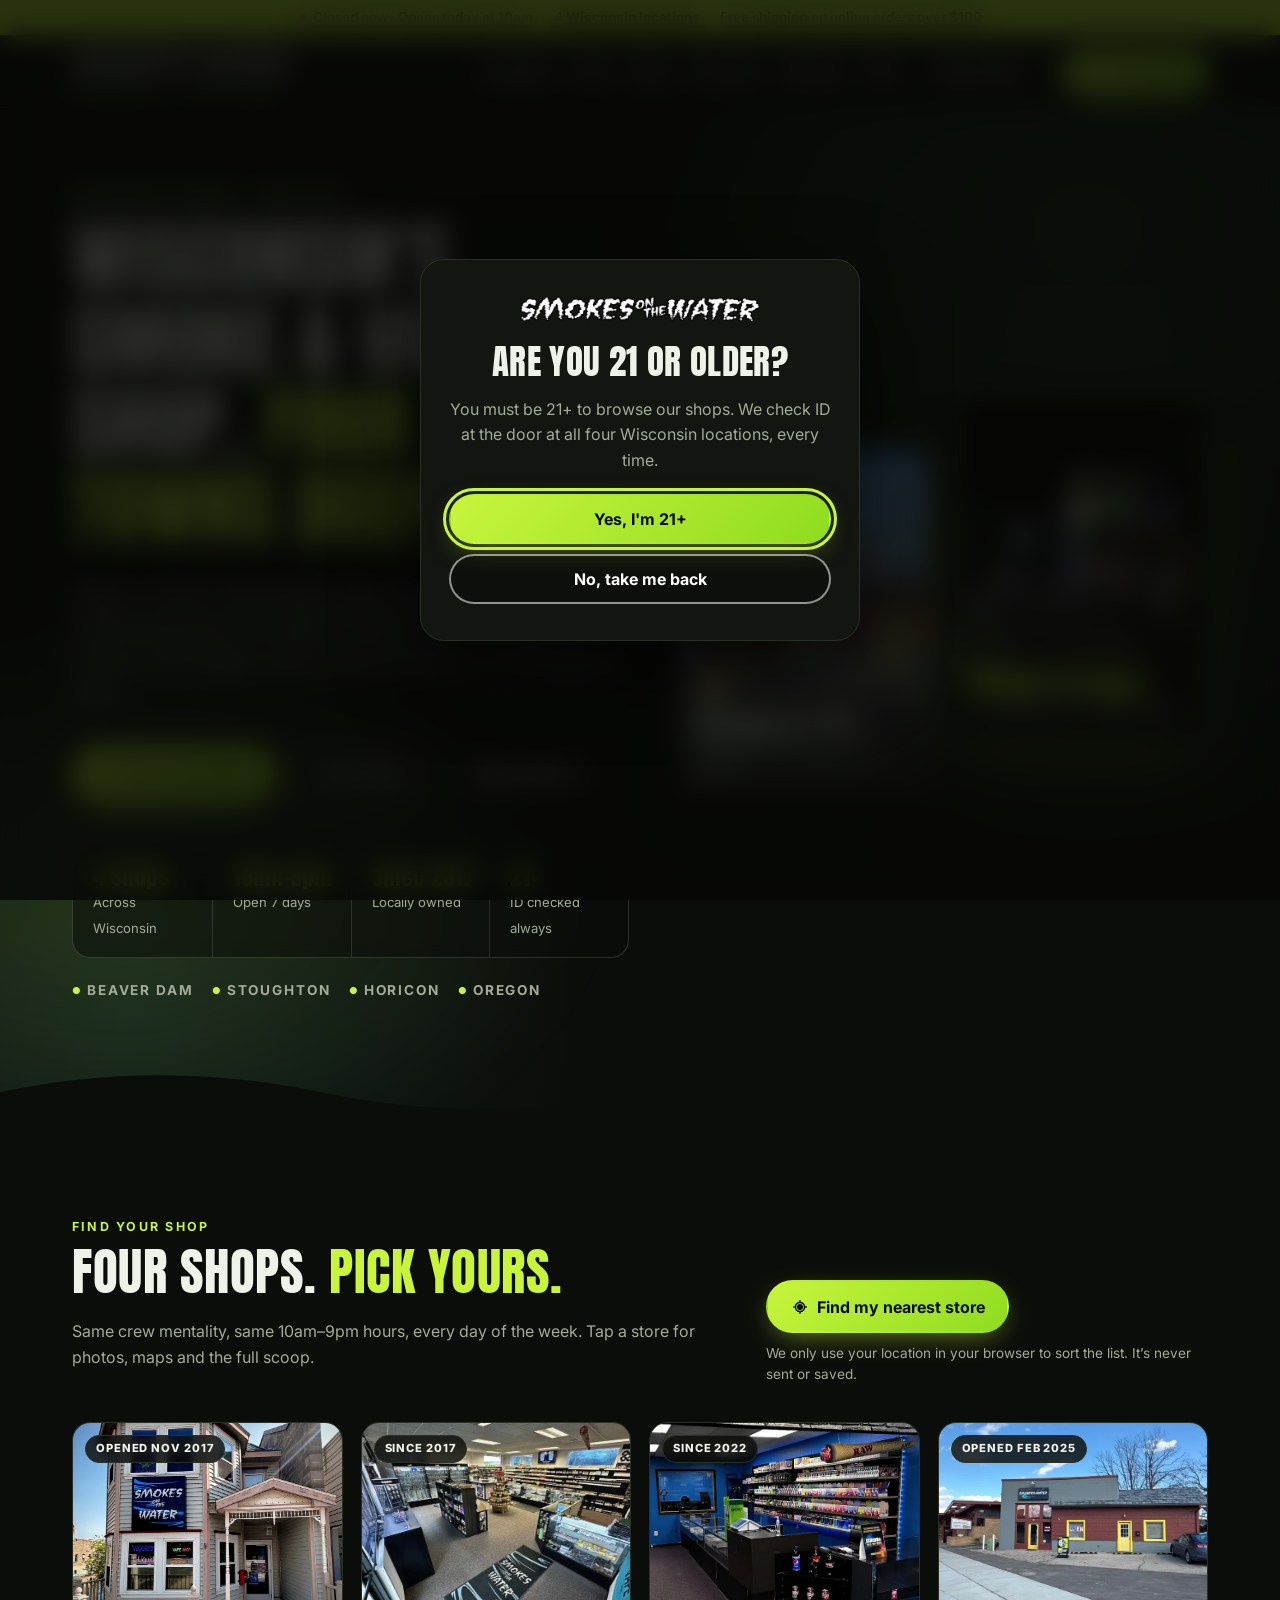
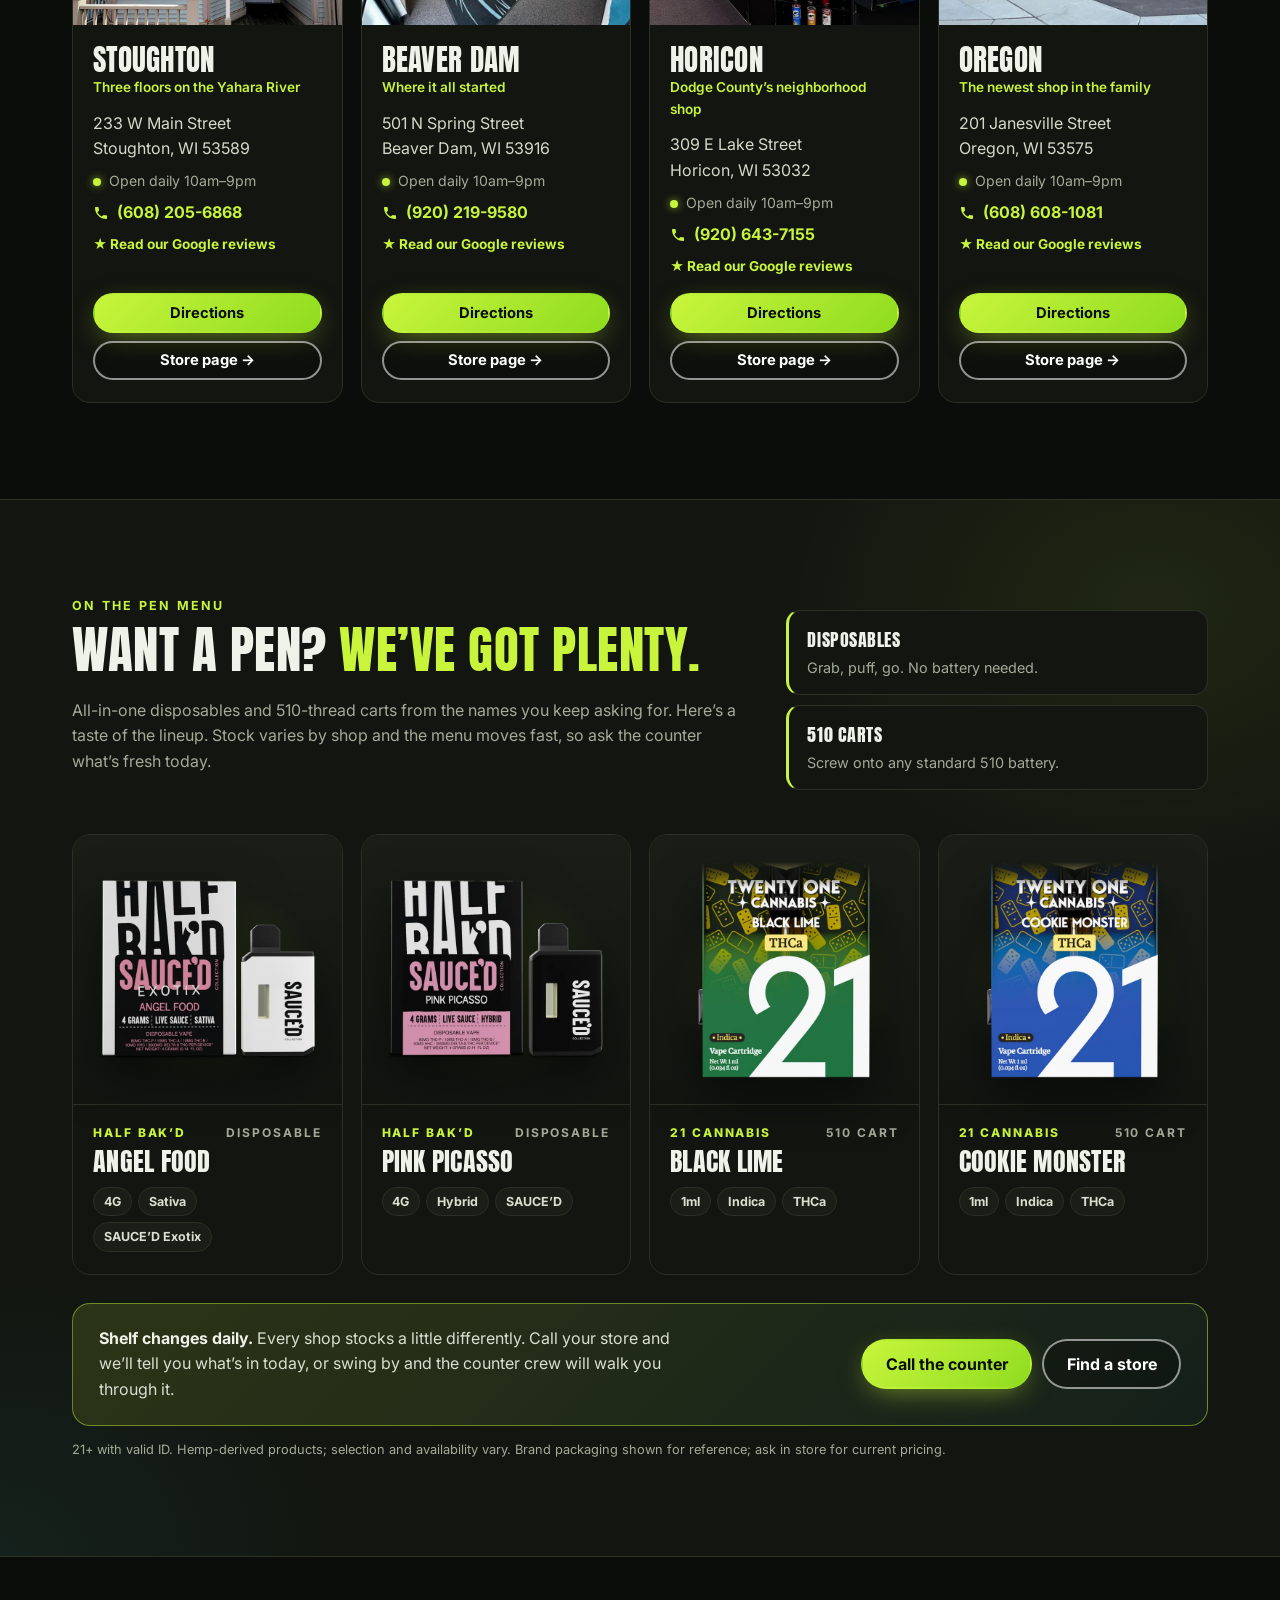
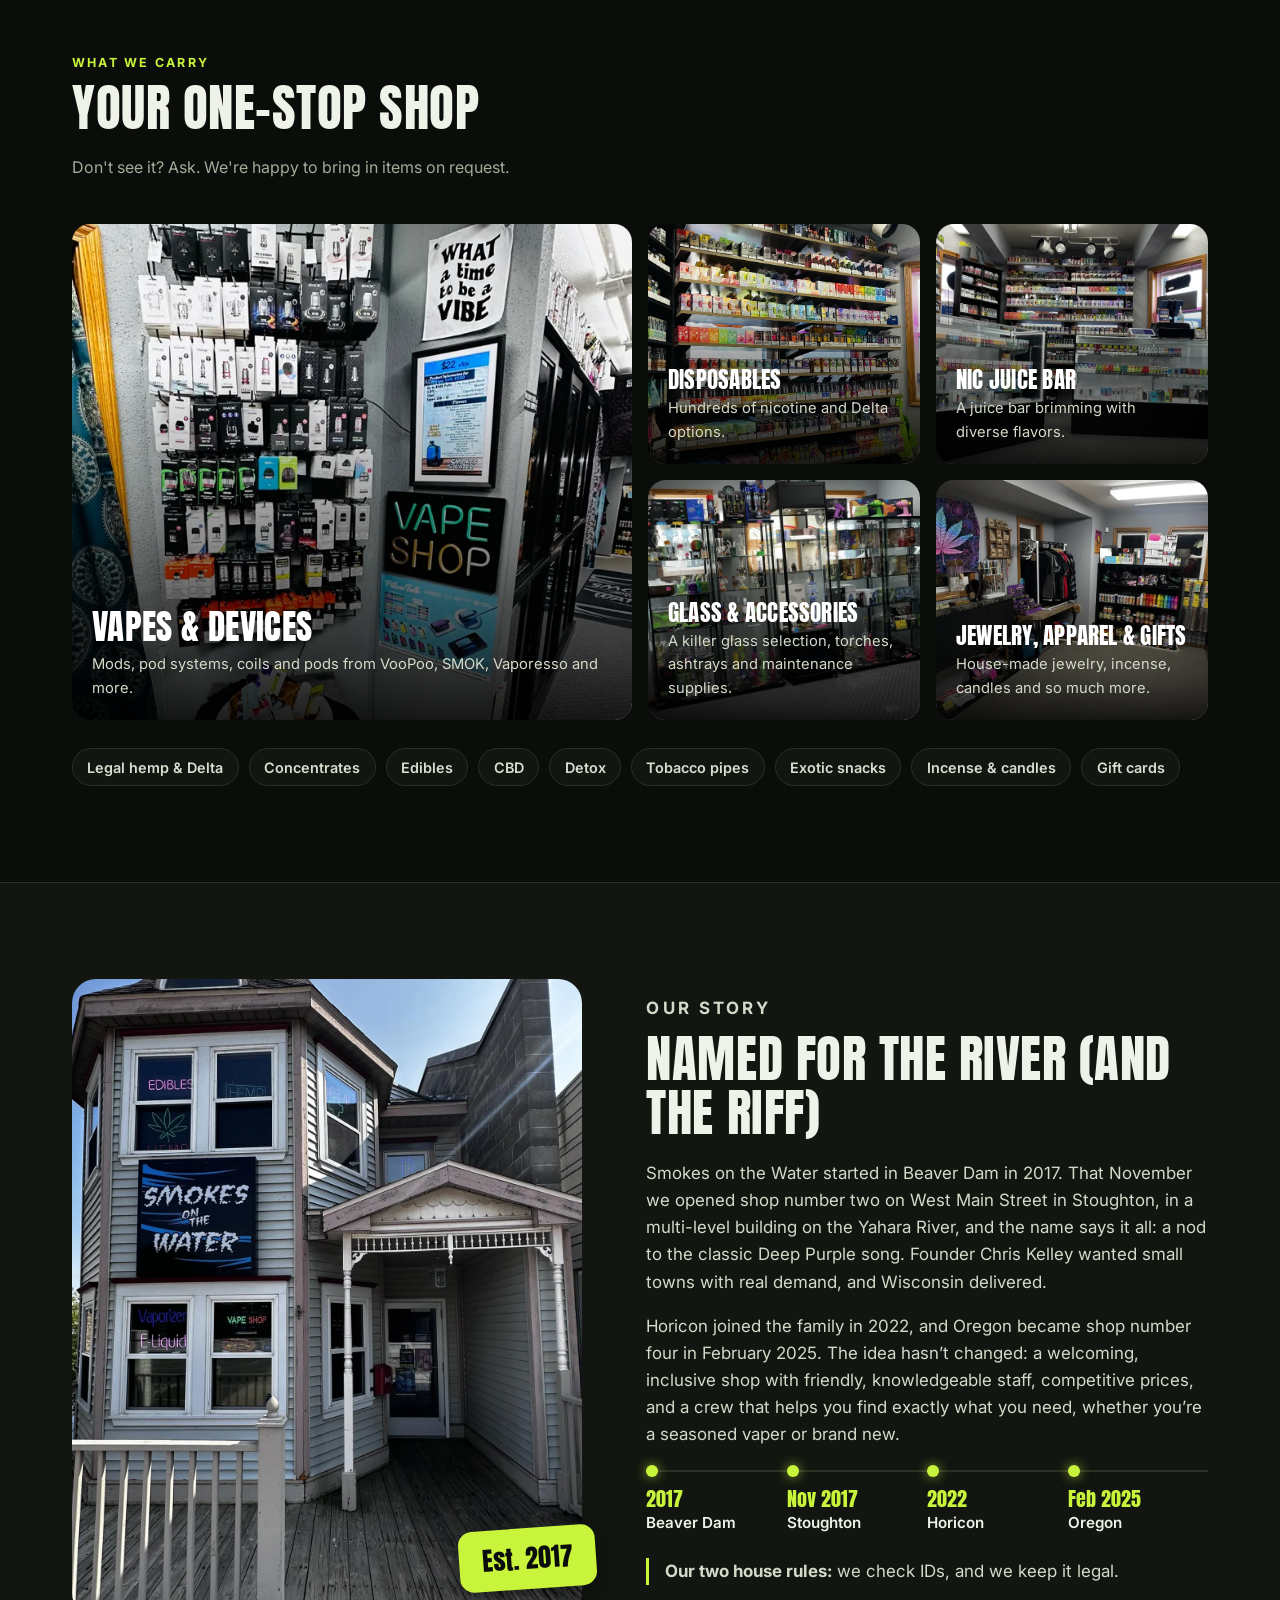
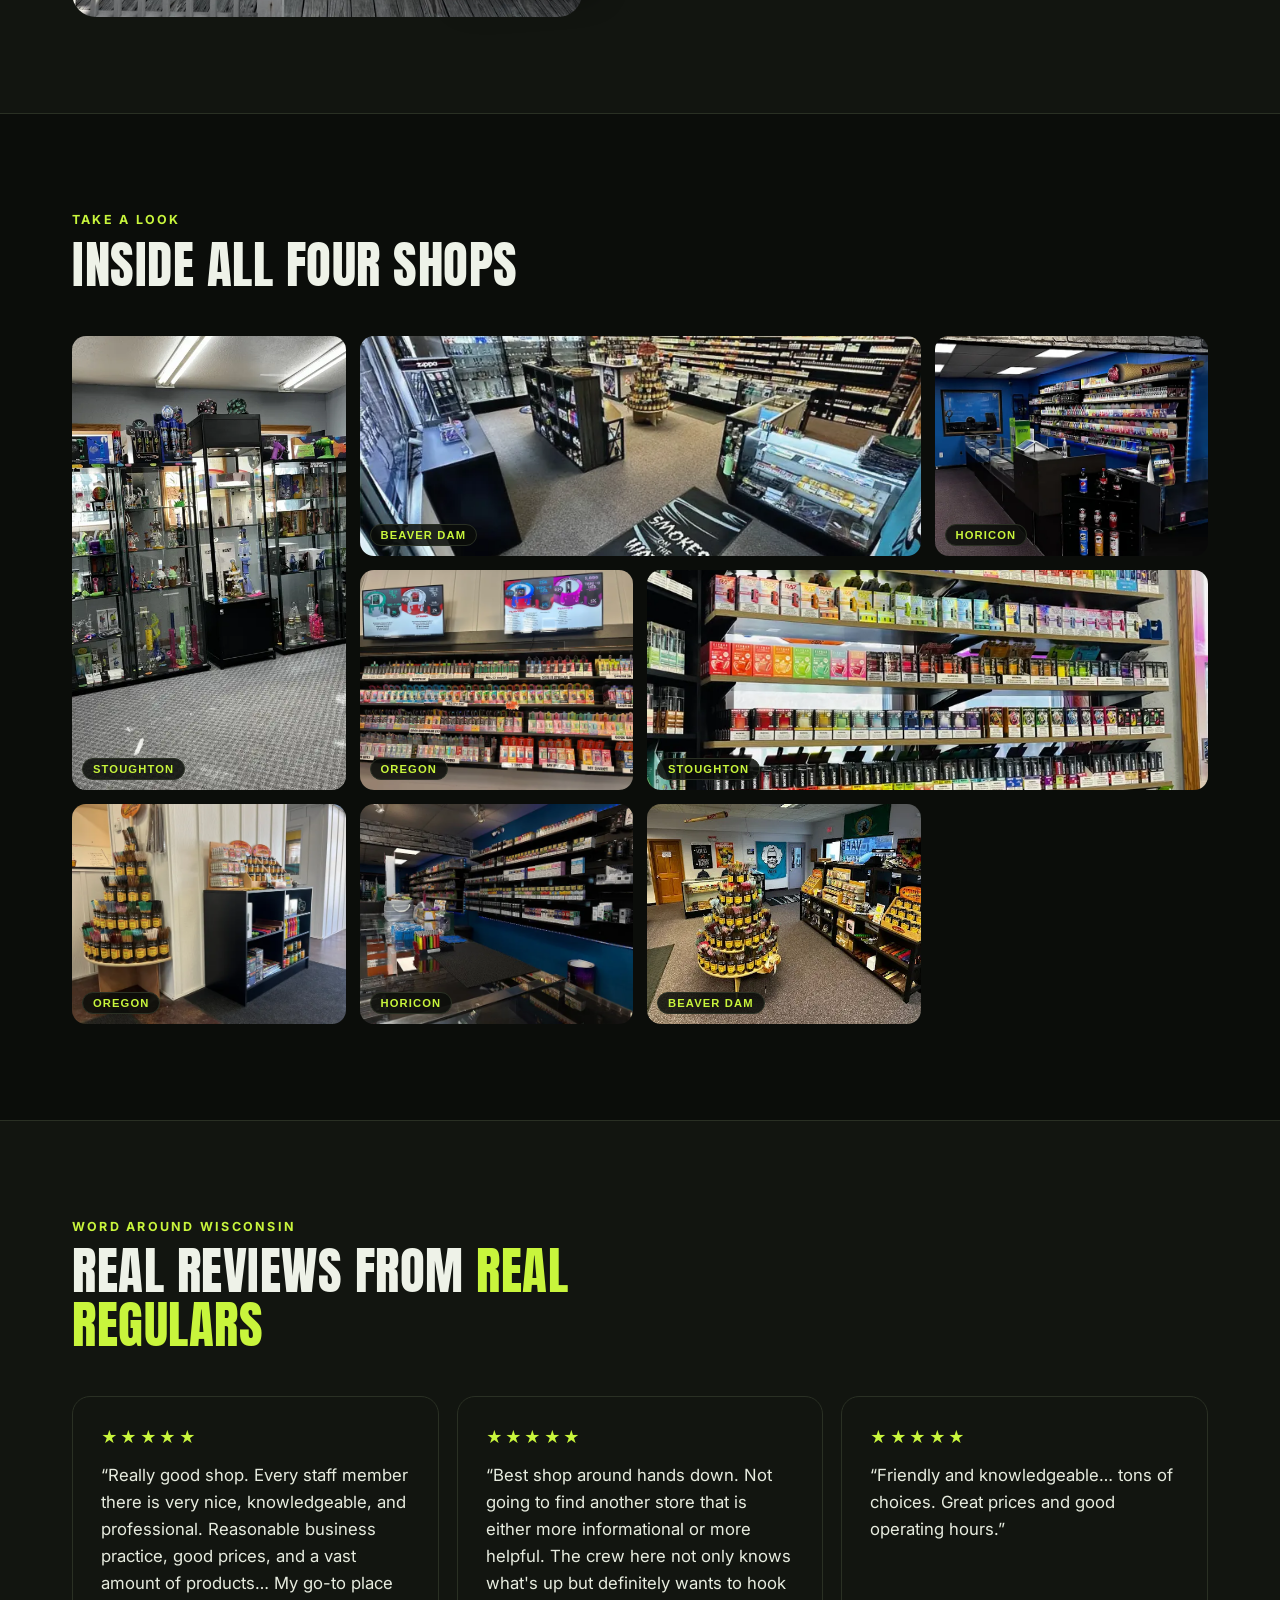
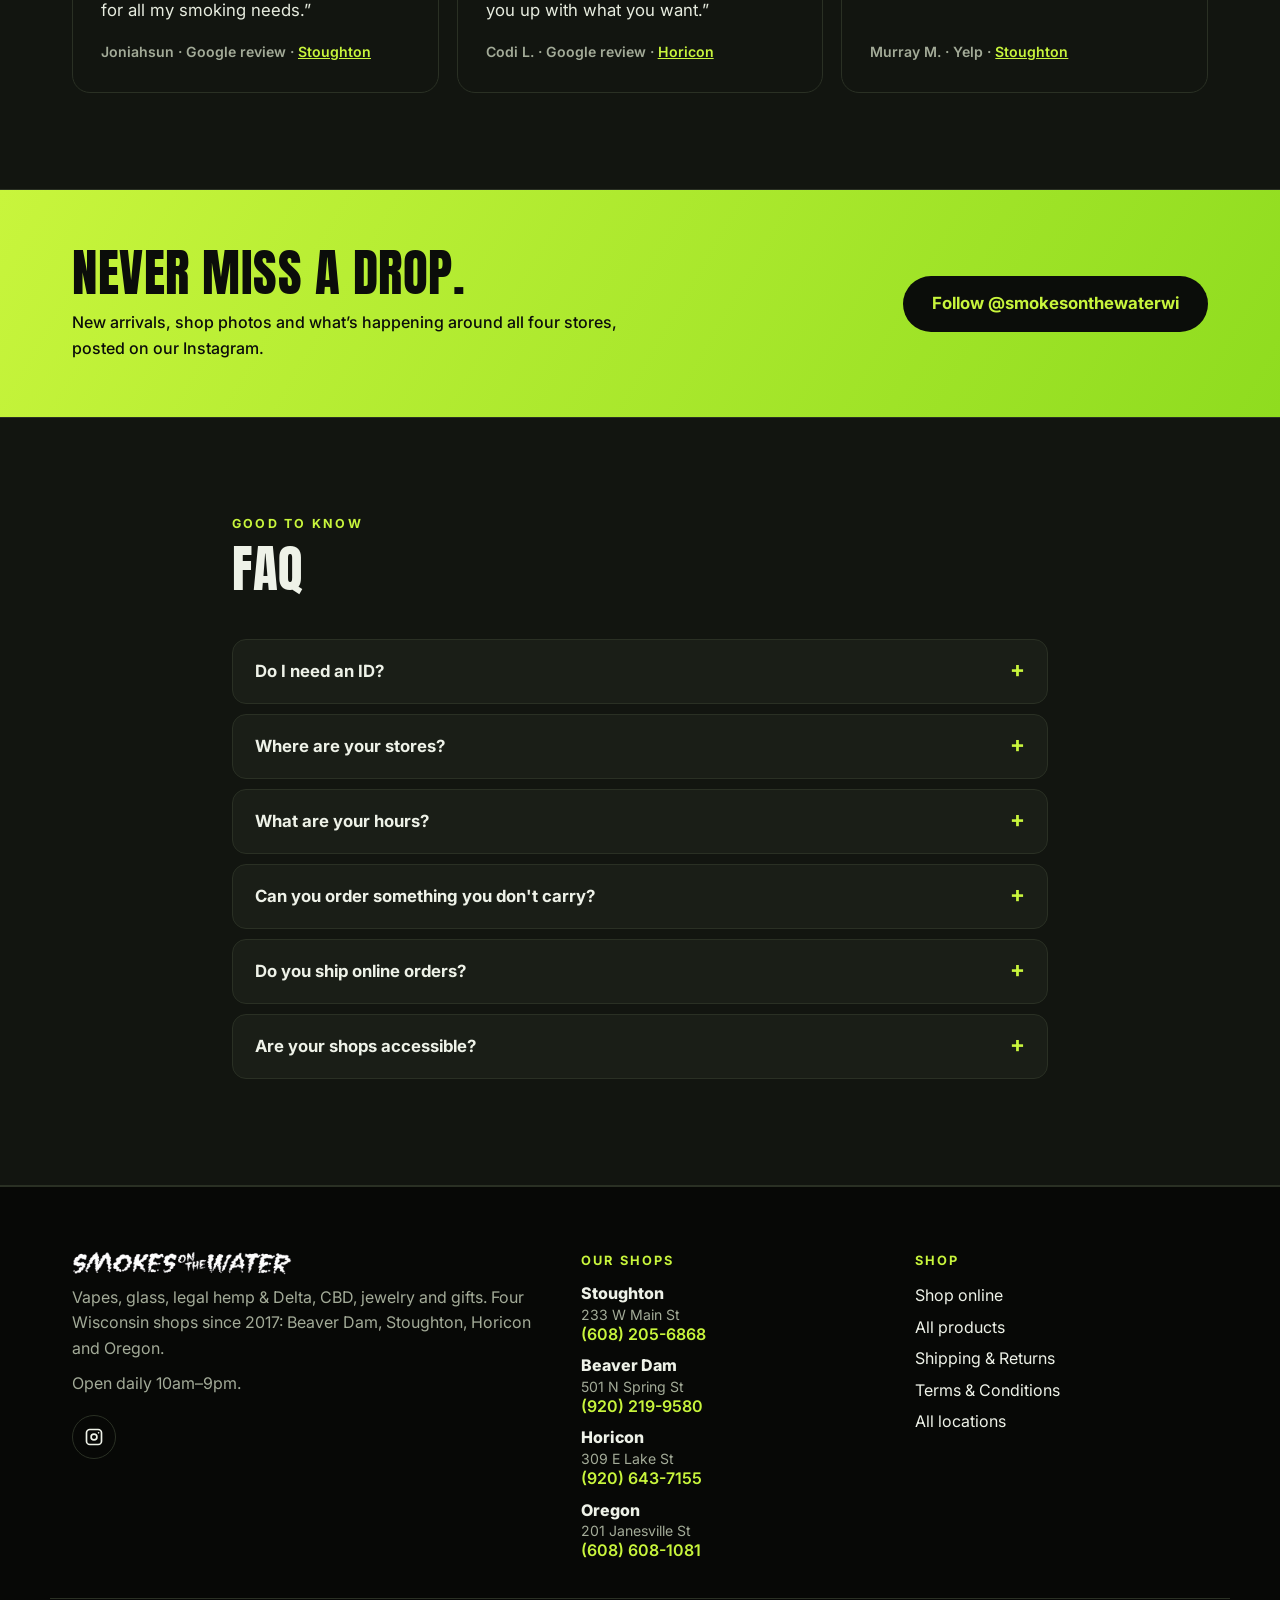
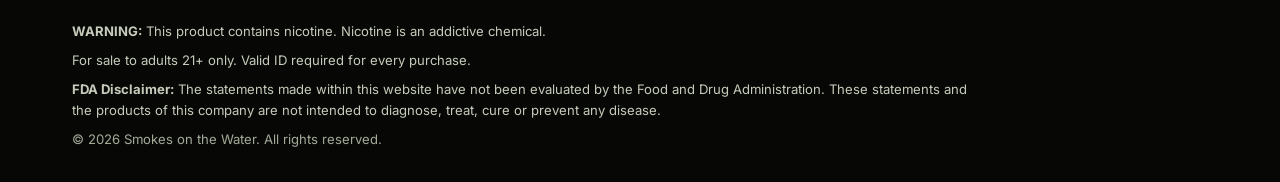
==== commit 14153d20: "Resolve open items: accessibility from Google, per-store Google review links, Instagram CTA replaces" ====
--- a/index.html
+++ b/index.html
@@ -321,6 +321,7 @@
           <p class="store__addr">233 W Main Street<br>Stoughton, WI 53589</p>
           <p class="store__hours"><span class="dot"></span> Open daily 10am–9pm</p>
           <a class="store__tel" href="tel:+16082056868"><svg aria-hidden="true" viewBox="0 0 24 24"><path d="M6.6 10.8a15.1 15.1 0 0 0 6.6 6.6l2.2-2.2a1 1 0 0 1 1-.25 11.4 11.4 0 0 0 3.6.57 1 1 0 0 1 1 1V20a1 1 0 0 1-1 1A17 17 0 0 1 3 4a1 1 0 0 1 1-1h3.5a1 1 0 0 1 1 1c0 1.25.2 2.45.57 3.57a1 1 0 0 1-.25 1z"/></svg>(608) 205-6868</a>
+          <a class="store__rev" href="https://www.google.com/search?q=smokes+on+the+water+stoughton+wi#lrd=0x88064643d06f622d:0xe3076a142ee1569f,1,,,," target="_blank" rel="noopener">&#9733; Read our Google reviews</a>
           <div class="store__btns">
             <a class="btn btn--lime btn--sm" href="https://www.google.com/maps/dir/?api=1&amp;destination=233+W+Main+St+Stoughton+WI+53589" target="_blank" rel="noopener">Directions</a>
             <a class="btn btn--ghost btn--sm" href="locations/stoughton.html">Store page →</a>
@@ -335,6 +336,7 @@
           <p class="store__addr">501 N Spring Street<br>Beaver Dam, WI 53916</p>
           <p class="store__hours"><span class="dot"></span> Open daily 10am–9pm</p>
           <a class="store__tel" href="tel:+19202199580"><svg aria-hidden="true" viewBox="0 0 24 24"><path d="M6.6 10.8a15.1 15.1 0 0 0 6.6 6.6l2.2-2.2a1 1 0 0 1 1-.25 11.4 11.4 0 0 0 3.6.57 1 1 0 0 1 1 1V20a1 1 0 0 1-1 1A17 17 0 0 1 3 4a1 1 0 0 1 1-1h3.5a1 1 0 0 1 1 1c0 1.25.2 2.45.57 3.57a1 1 0 0 1-.25 1z"/></svg>(920) 219-9580</a>
+          <a class="store__rev" href="https://www.google.com/search?q=smokes+on+the+water+beaver+dam+wi#lrd=0x88069f13abe8092f:0x617701e6f30dde8a,1,,,," target="_blank" rel="noopener">&#9733; Read our Google reviews</a>
           <div class="store__btns">
             <a class="btn btn--lime btn--sm" href="https://www.google.com/maps/dir/?api=1&amp;destination=501+N+Spring+St+Beaver+Dam+WI+53916" target="_blank" rel="noopener">Directions</a>
             <a class="btn btn--ghost btn--sm" href="locations/beaver-dam.html">Store page →</a>
@@ -349,6 +351,7 @@
           <p class="store__addr">309 E Lake Street<br>Horicon, WI 53032</p>
           <p class="store__hours"><span class="dot"></span> Open daily 10am–9pm</p>
           <a class="store__tel" href="tel:+19206437155"><svg aria-hidden="true" viewBox="0 0 24 24"><path d="M6.6 10.8a15.1 15.1 0 0 0 6.6 6.6l2.2-2.2a1 1 0 0 1 1-.25 11.4 11.4 0 0 0 3.6.57 1 1 0 0 1 1 1V20a1 1 0 0 1-1 1A17 17 0 0 1 3 4a1 1 0 0 1 1-1h3.5a1 1 0 0 1 1 1c0 1.25.2 2.45.57 3.57a1 1 0 0 1-.25 1z"/></svg>(920) 643-7155</a>
+          <a class="store__rev" href="https://www.google.com/search?q=smokes+on+the+water+horicon+wi#lrd=0x88043d3281b61175:0x9b3713f42a54612c,1,,,," target="_blank" rel="noopener">&#9733; Read our Google reviews</a>
           <div class="store__btns">
             <a class="btn btn--lime btn--sm" href="https://www.google.com/maps/dir/?api=1&amp;destination=309+E+Lake+St+Horicon+WI+53032" target="_blank" rel="noopener">Directions</a>
             <a class="btn btn--ghost btn--sm" href="locations/horicon.html">Store page →</a>
@@ -363,6 +366,7 @@
           <p class="store__addr">201 Janesville Street<br>Oregon, WI 53575</p>
           <p class="store__hours"><span class="dot"></span> Open daily 10am–9pm</p>
           <a class="store__tel" href="tel:+16086081081"><svg aria-hidden="true" viewBox="0 0 24 24"><path d="M6.6 10.8a15.1 15.1 0 0 0 6.6 6.6l2.2-2.2a1 1 0 0 1 1-.25 11.4 11.4 0 0 0 3.6.57 1 1 0 0 1 1 1V20a1 1 0 0 1-1 1A17 17 0 0 1 3 4a1 1 0 0 1 1-1h3.5a1 1 0 0 1 1 1c0 1.25.2 2.45.57 3.57a1 1 0 0 1-.25 1z"/></svg>(608) 608-1081</a>
+          <a class="store__rev" href="https://www.google.com/search?q=smokes+on+the+water+oregon+wi#lrd=0x88064b86d458c10b:0xb63d3913a06e5fb1,1,,,," target="_blank" rel="noopener">&#9733; Read our Google reviews</a>
           <div class="store__btns">
             <a class="btn btn--lime btn--sm" href="https://www.google.com/maps/dir/?api=1&amp;destination=201+Janesville+St+Oregon+WI+53575" target="_blank" rel="noopener">Directions</a>
             <a class="btn btn--ghost btn--sm" href="locations/oregon.html">Store page →</a>
@@ -427,7 +431,7 @@
         <a class="btn btn--ghost" href="locations/">Find a store</a>
       </div>
     </div>
-    <p class="pens__fine">21+ with valid ID. Hemp-derived products; selection and availability vary. Brand packaging shown for reference; in-store pricing may differ from what&rsquo;s printed on the box.</p>
+    <p class="pens__fine">21+ with valid ID. Hemp-derived products; selection and availability vary. Brand packaging shown for reference; ask in store for current pricing.</p>
   </div>
 </section>
 <!-- SHOP CATEGORIES -->
@@ -529,25 +533,22 @@
       </figure>
       <figure class="review">
         <div class="stars" aria-label="5 out of 5 stars">★★★★★</div>
-        <blockquote>“Always the best customer service! Very knowledgeable and honest on all products! They always have the latest and greatest products. Also, a great loyalty program and awesome sales/deals.”</blockquote>
-        <figcaption>Valerie P. · Yelp · <a href="locations/stoughton.html">Stoughton</a></figcaption>
+        <blockquote>“Friendly and knowledgeable… tons of choices. Great prices and good operating hours.”</blockquote>
+        <figcaption>Murray M. · Yelp · <a href="locations/stoughton.html">Stoughton</a></figcaption>
       </figure>
     </div>
   </div>
 </section>
-<!-- LOYALTY / NEWSLETTER -->
+<!-- FOLLOW US -->
 <section class="band">
   <div class="wrap band__in">
     <div>
-      <h2>Never miss a deal.</h2>
-      <p>Join the list for sales, restocks and in-store events, and ask at the counter about our loyalty program.</p>
-    </div>
-    <form class="signup" onsubmit="event.preventDefault();this.querySelector('.signup__ok').hidden=false;this.reset();">
-      <label for="email" class="sr">Email address</label>
-      <input id="email" type="email" required placeholder="you@email.com" autocomplete="email">
-      <button class="btn btn--dark" type="submit">Sign me up</button>
-      <p class="signup__ok" role="status" hidden>Thanks for subscribing!</p>
-    </form>
+      <h2>Never miss a drop.</h2>
+      <p>New arrivals, shop photos and what&rsquo;s happening around all four stores, posted on our Instagram.</p>
+    </div>
+    <div class="band__cta">
+      <a class="btn btn--dark btn--lg" href="https://www.instagram.com/smokesonthewaterwi/" target="_blank" rel="noopener">Follow @smokesonthewaterwi</a>
+    </div>
   </div>
 </section>
 
@@ -560,7 +561,7 @@
     <details><summary>What are your hours?</summary><p>All four shops are open every day, 10am–9pm.</p></details>
     <details><summary>Can you order something you don't carry?</summary><p>Usually, yes. We're always expanding our inventory and are happy to bring in items on request. Just ask at the counter or call your local shop.</p></details>
     <details><summary>Do you ship online orders?</summary><p>Yes. Shop online at our store, and orders over $100 ship free. See our <a href="https://www.smokesonthewaterwi.com/shipping-returns">Shipping &amp; Returns</a> policy for details.</p></details>
-    <details><summary>What payment do you accept?</summary><p>Credit and debit cards, plus tap-to-pay at our Stoughton shop. Call your local shop to confirm what it accepts.</p></details>
+    <details><summary>Are your shops accessible?</summary><p>Yes. All four shops have a wheelchair-accessible entrance and accessible parking.</p></details>
   </div>
 </section>
 </main>
@@ -577,7 +578,8 @@
     <nav aria-label="Footer"><h4>Shop</h4><a href="https://www.smokesonthewaterwi.com/shop">Shop online</a><a href="https://www.smokesonthewaterwi.com/all-products">All products</a><a href="https://www.smokesonthewaterwi.com/shipping-returns">Shipping &amp; Returns</a><a href="https://www.smokesonthewaterwi.com/copy-of-terms-conditions">Terms &amp; Conditions</a><a href="locations/">All locations</a></nav>
   </div>
   <div class="wrap legal">
-    <p><strong>WARNING:</strong> Nicotine products contain nicotine. Nicotine is an addictive chemical. For sale to adults 21+ only.</p>
+    <p><strong>WARNING:</strong> This product contains nicotine. Nicotine is an addictive chemical.</p>
+    <p>For sale to adults 21+ only. Valid ID required for every purchase.</p>
     <p><strong>FDA Disclaimer:</strong> The statements made within this website have not been evaluated by the Food and Drug Administration. These statements and the products of this company are not intended to diagnose, treat, cure or prevent any disease.</p>
     <p class="muted">© <span id="yr">2026</span> Smokes on the Water. All rights reserved.</p>
   </div>
@@ -620,7 +622,7 @@
   </div>
 </dialog>
 
-<dialog class="lightbox" id="lightbox"><button class="lightbox__x" aria-label="Close">×</button><img alt=""></dialog>
+<dialog class="lightbox" id="lightbox" aria-label="Photo viewer"><button class="lightbox__x" aria-label="Close">×</button></dialog>
 
 <script src="js/main.js" defer></script>
 </body>
--- a/css/styles.css
+++ b/css/styles.css
@@ -187,7 +187,6 @@
 .signup{display:flex;flex-wrap:wrap;gap:10px}
 .signup input{flex:1 1 220px;min-height:52px;border-radius:999px;border:2px solid var(--ink);padding:0 20px;font:inherit;background:#fff}
 .signup__ok{flex-basis:100%;font-weight:700}
-.ph{display:inline-block;margin-top:10px!important;font-size:.8rem;font-weight:700!important;border:1.5px dashed rgba(11,13,10,.6);border-radius:8px;padding:4px 10px}
 
 /* visit */
 .visit{display:grid;grid-template-columns:1fr 1.15fr;gap:48px;align-items:stretch}
@@ -451,3 +450,8 @@
 .about__lead{max-width:62ch}
 .lrow__map{position:relative}
 .lrow__map iframe{position:absolute;inset:0}
+.store__rev{font-size:.85rem;font-weight:700;text-decoration:none;margin:-8px 0 16px}
+.store__rev:hover{text-decoration:underline}
+.band__cta{display:flex;justify-content:flex-end}
+@media (max-width:1040px){.band__cta{justify-content:flex-start}}
+@media (max-width:720px){.band__cta .btn{width:100%}}
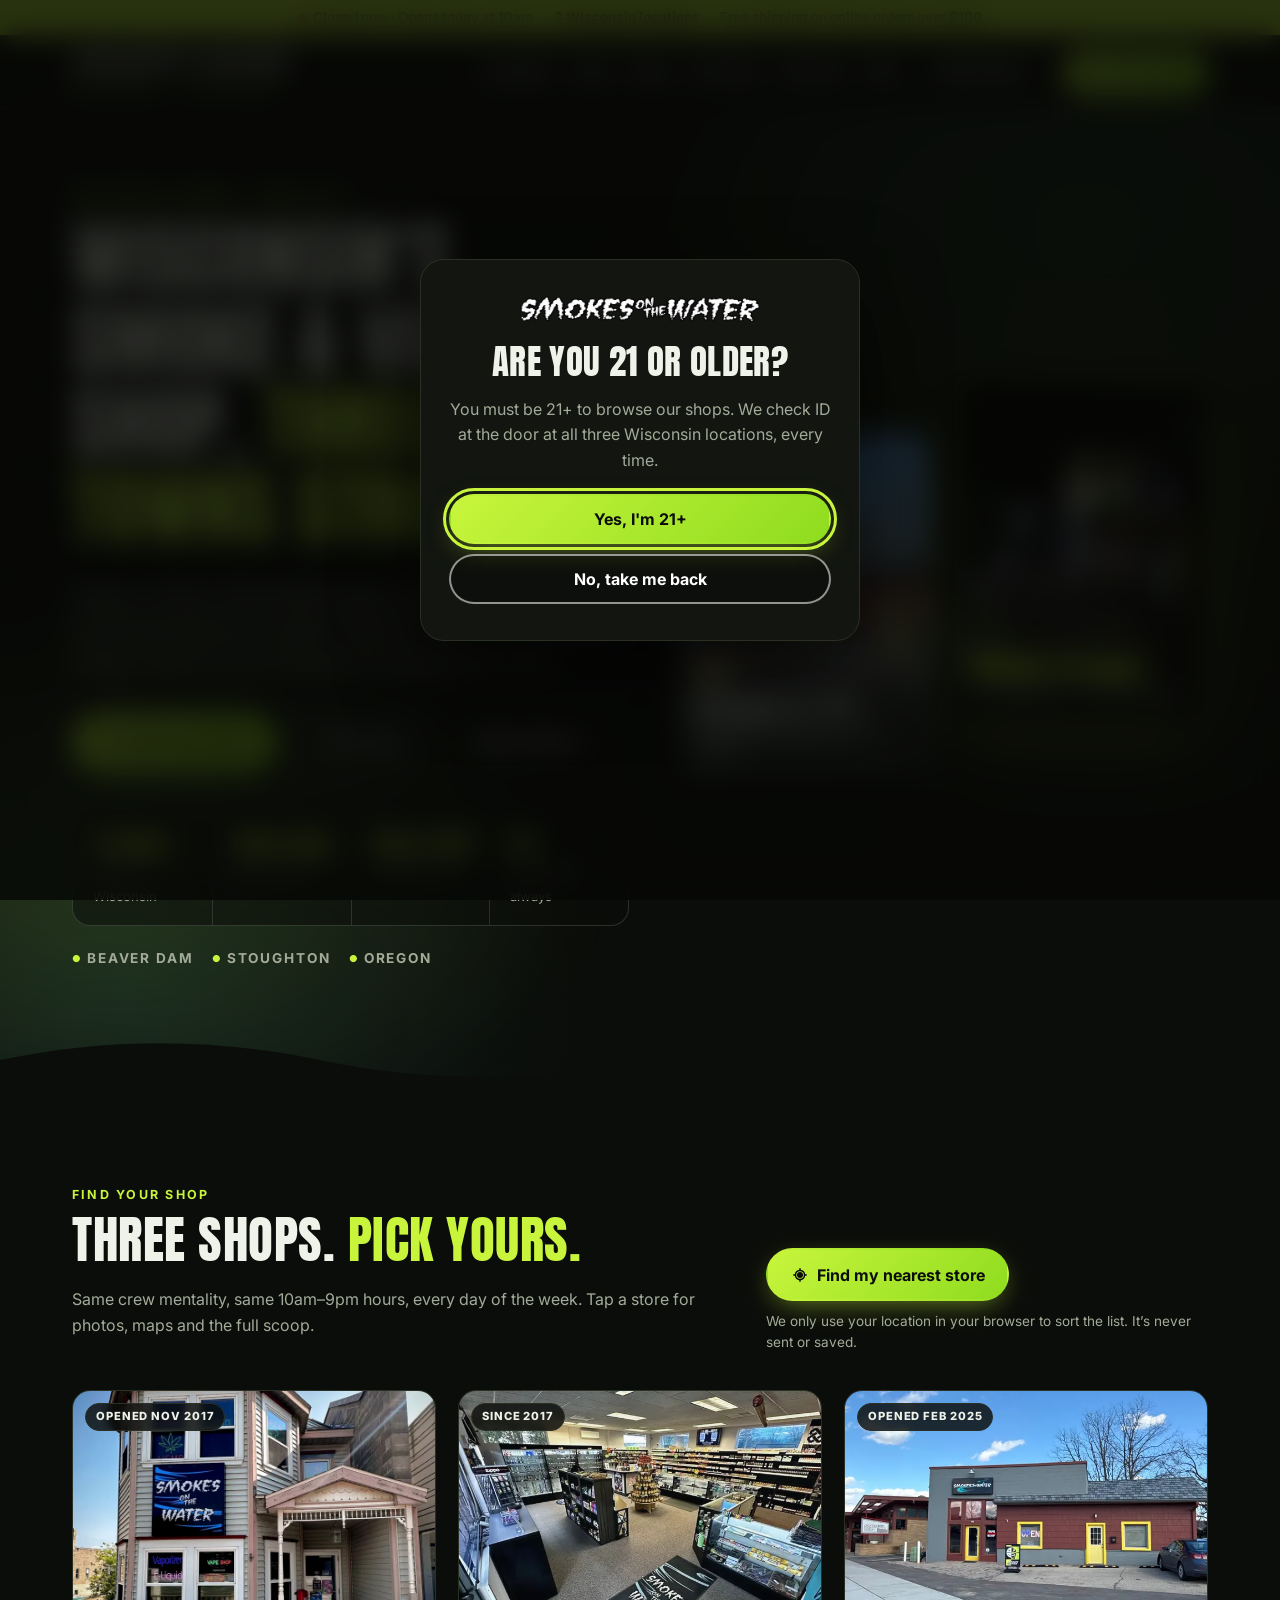
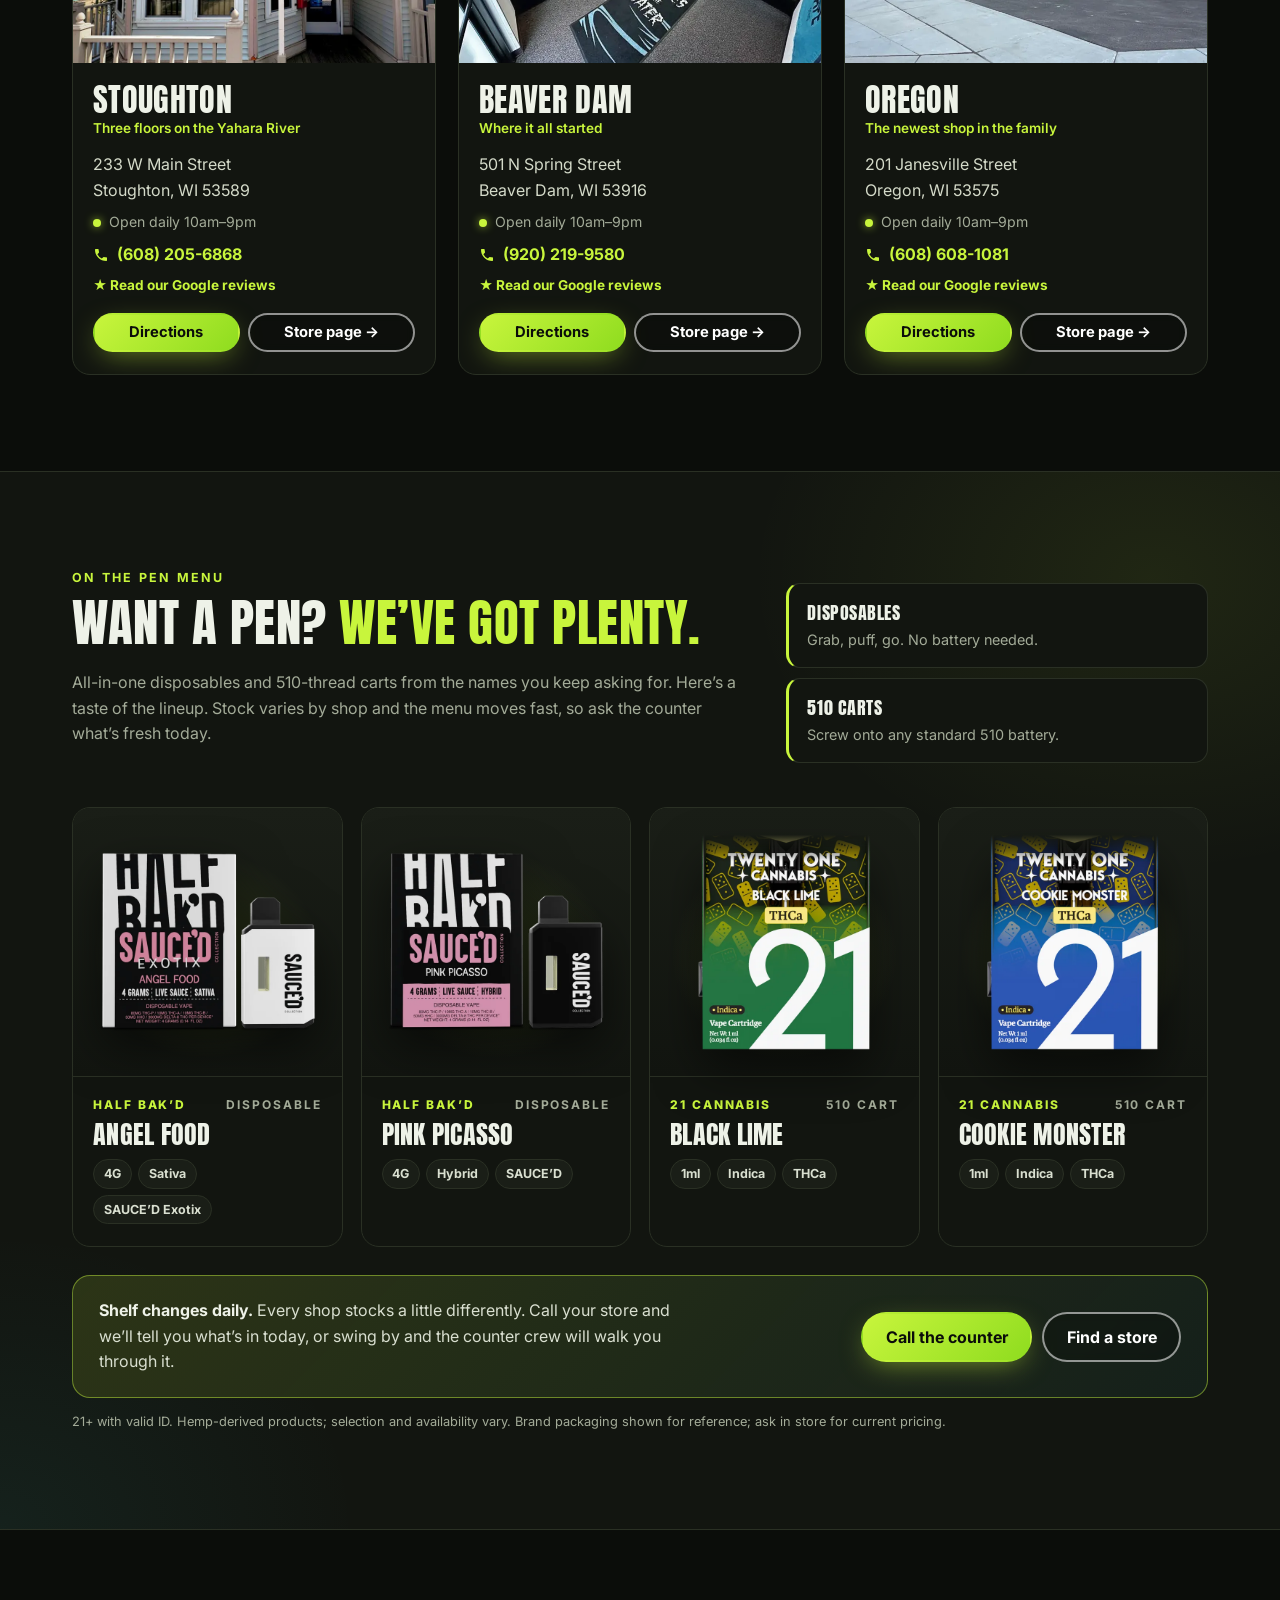
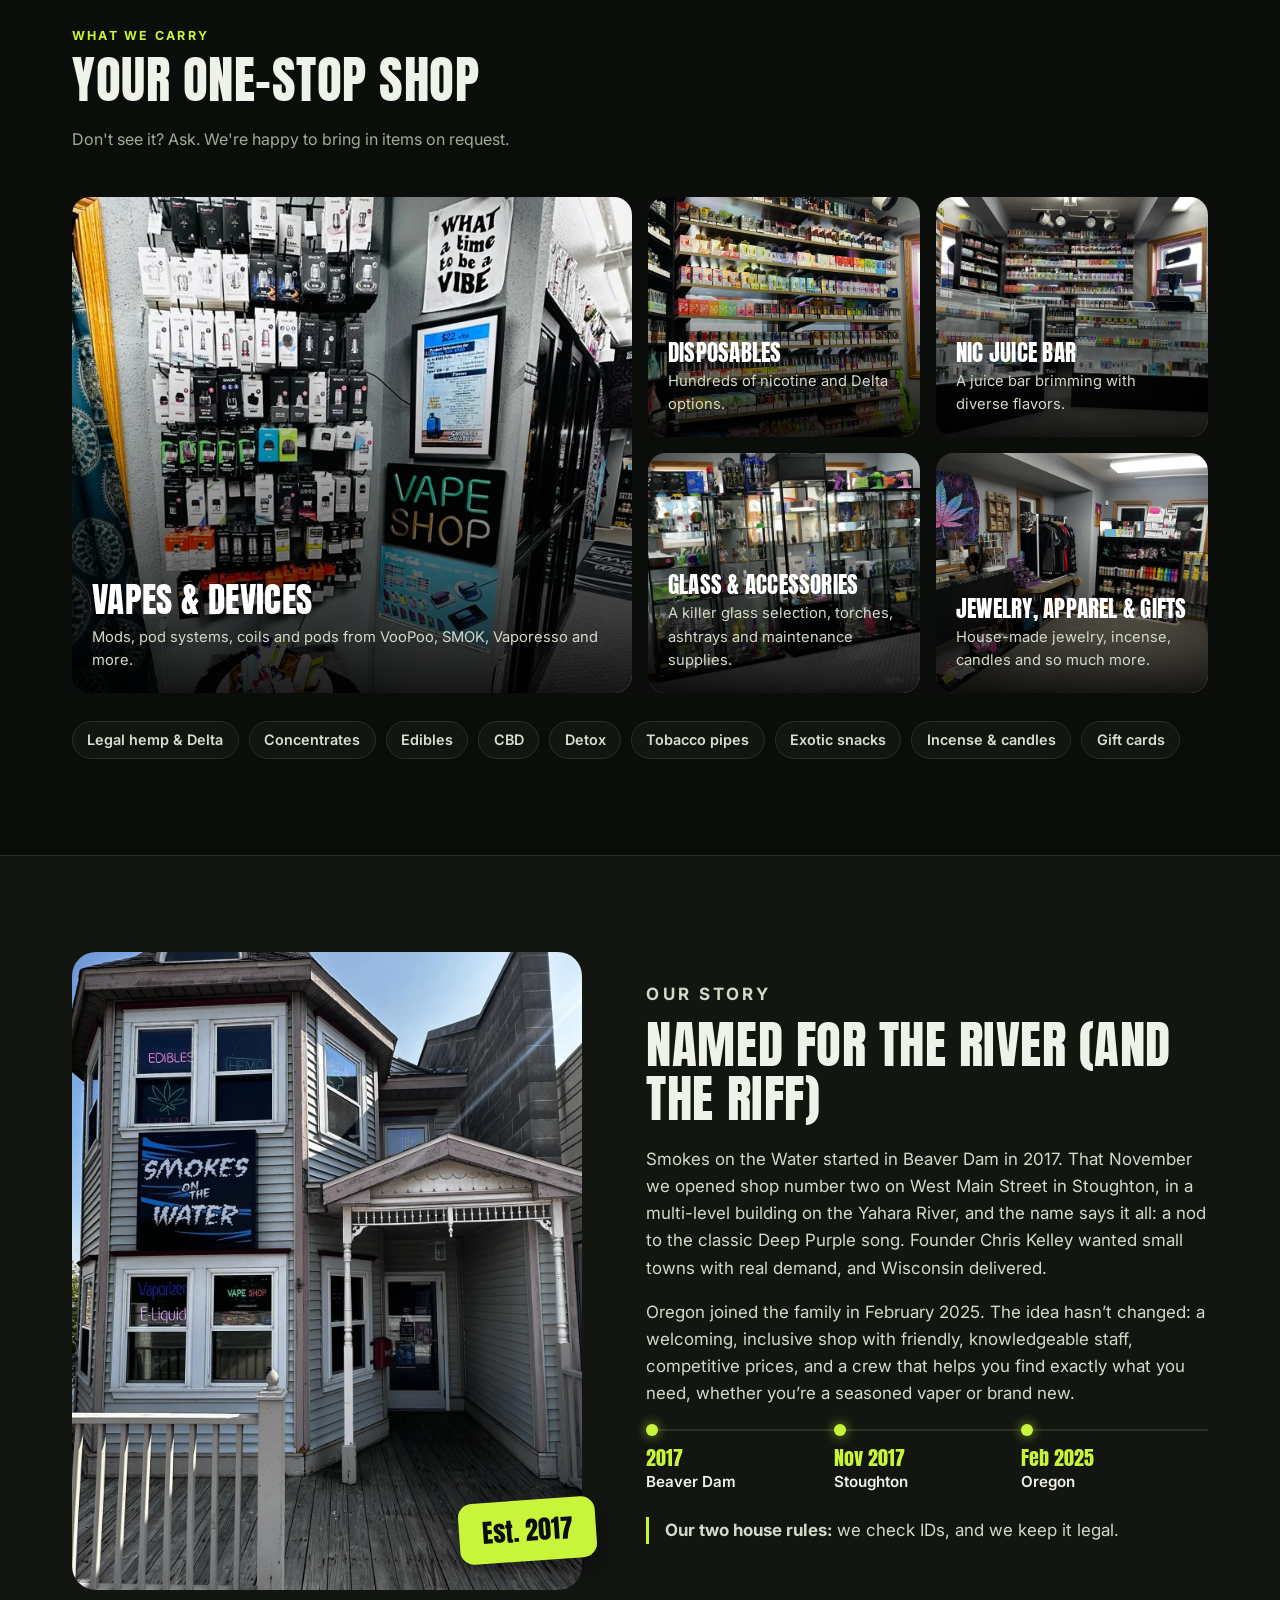
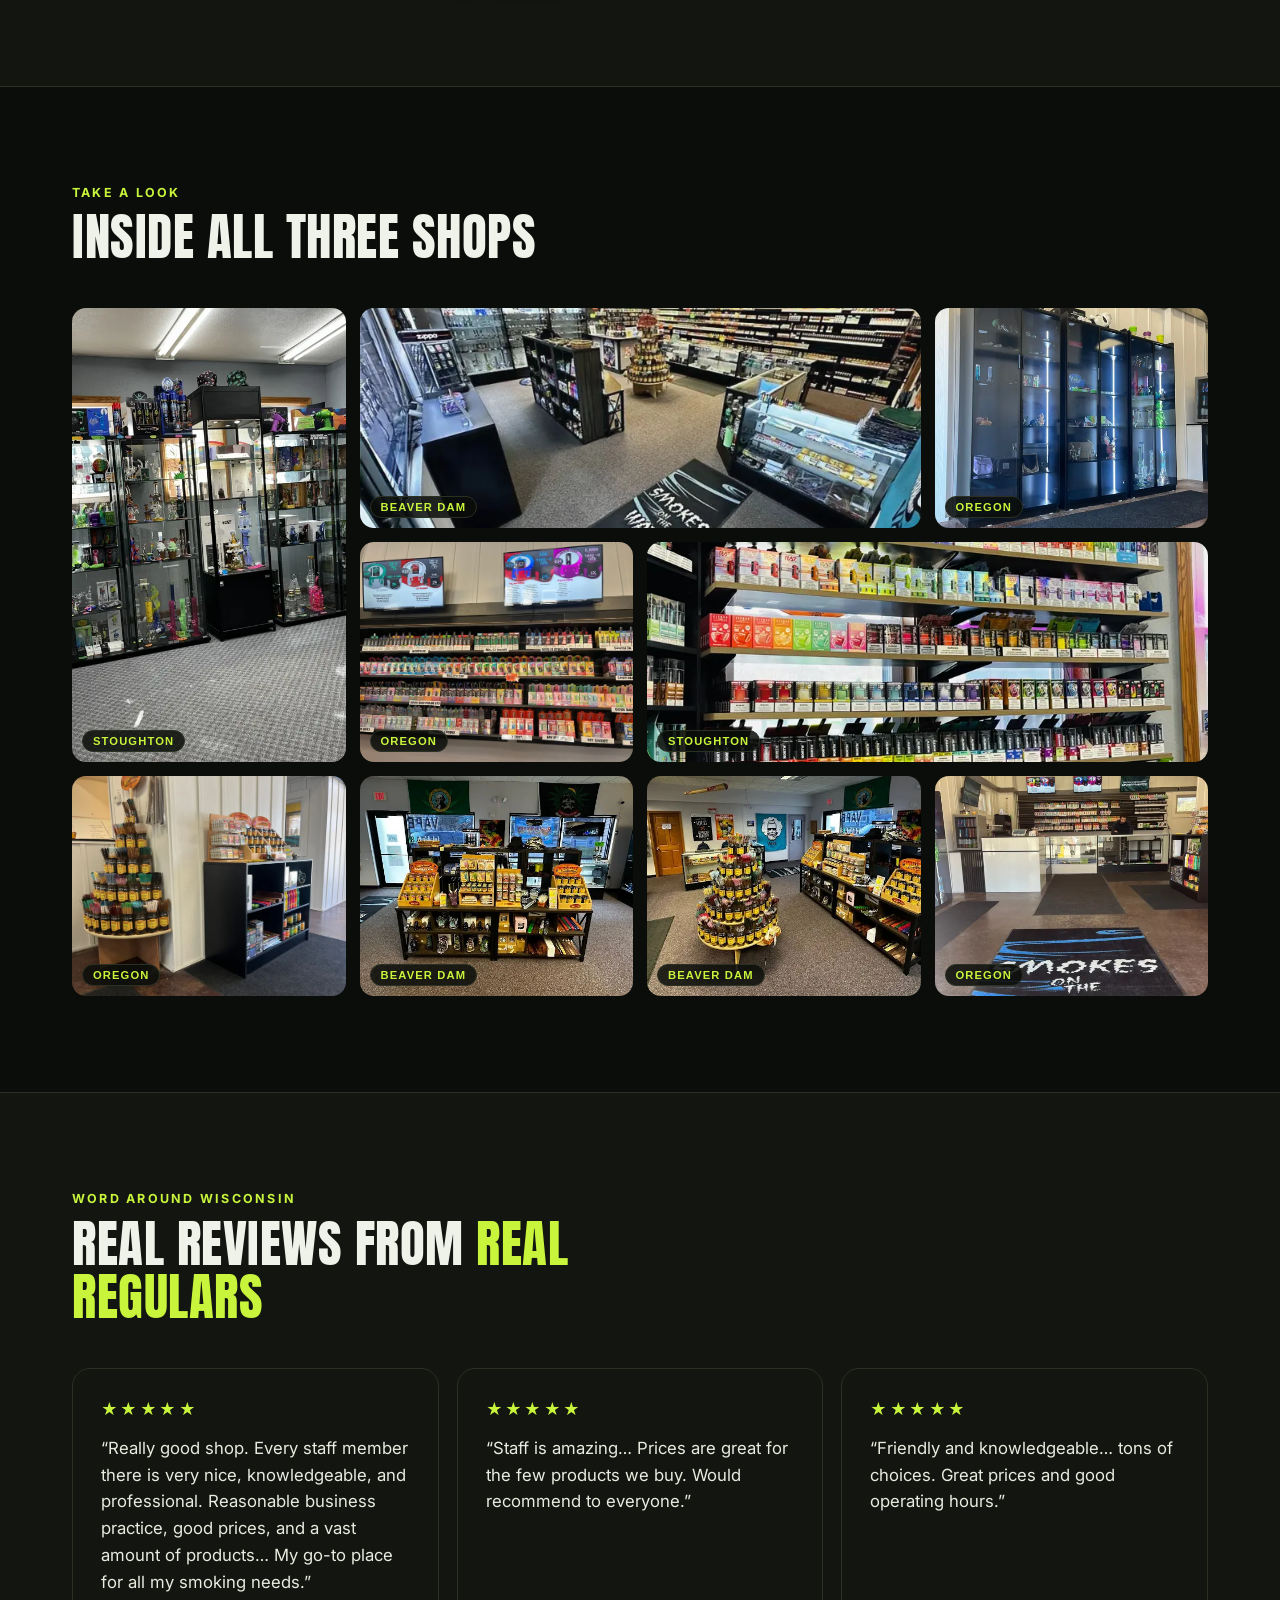
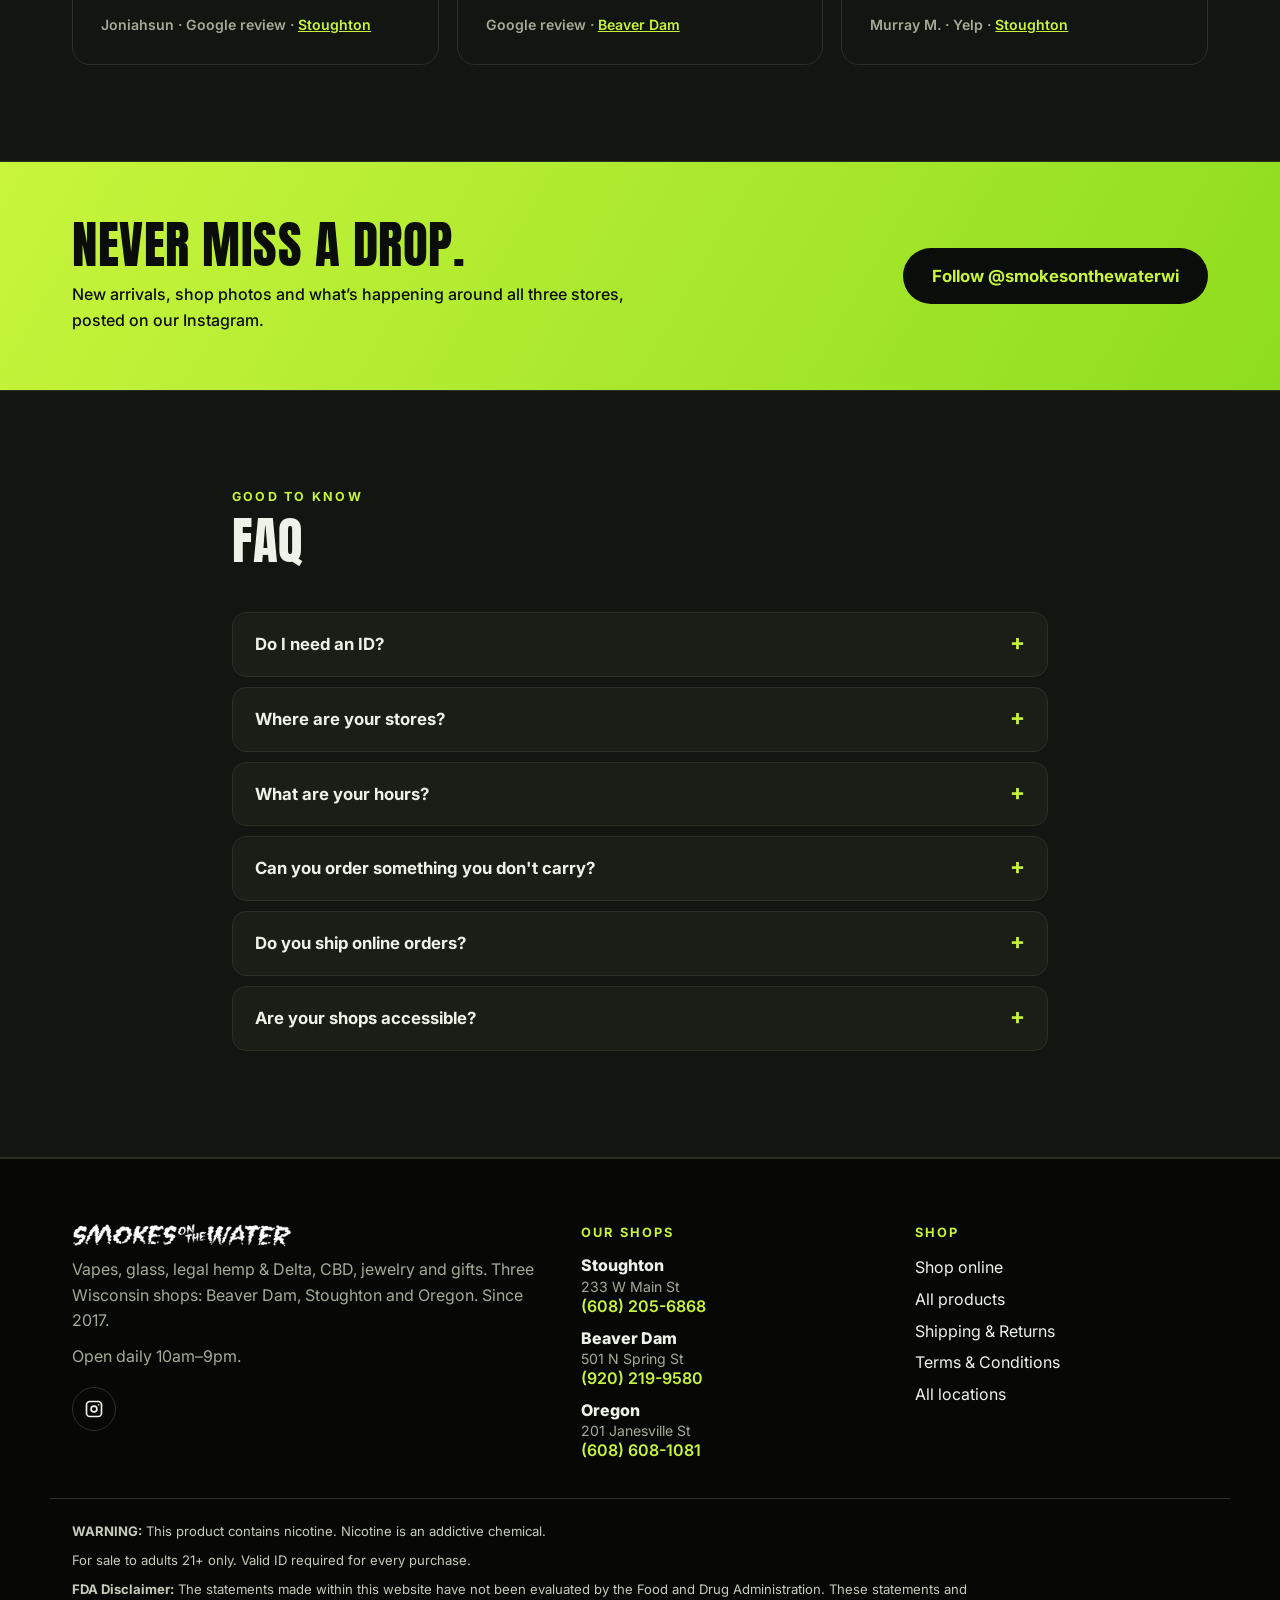
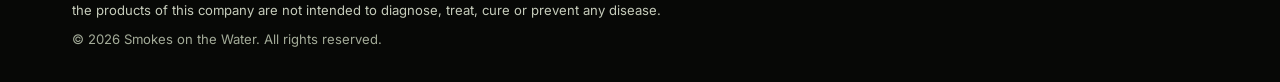
==== commit 08c83276: "Three-shop chain: remove Horicon (permanently closed per Google), redirect its page, reword copy, 3-" ====
--- a/index.html
+++ b/index.html
@@ -3,13 +3,13 @@
 <head>
 <meta charset="utf-8">
 <meta name="viewport" content="width=device-width, initial-scale=1">
-<title>Smokes on the Water | Smoke &amp; Vape Shops in Stoughton, Beaver Dam, Horicon &amp; Oregon, WI</title>
-<meta name="description" content="Smokes on the Water: four Wisconsin smoke and vape shops in Beaver Dam, Stoughton, Horicon and Oregon. Vapes, e-liquid, disposables, glass, legal hemp/Delta, CBD, jewelry and gifts. Open daily 10am–9pm. 21+.">
+<title>Smokes on the Water | Smoke &amp; Vape Shops in Beaver Dam, Stoughton &amp; Oregon, WI</title>
+<meta name="description" content="Smokes on the Water: three Wisconsin smoke and vape shops in Beaver Dam, Stoughton and Oregon. Vapes, e-liquid, disposables, glass, legal hemp/Delta, CBD, jewelry and gifts. Open daily 10am–9pm. 21+.">
 <link rel="canonical" href="https://smoke-on-the-water.vercel.app/">
 <meta property="og:type" content="website">
 <meta property="og:site_name" content="Smokes on the Water">
-<meta property="og:title" content="Smokes on the Water | Smoke &amp; Vape Shops in Stoughton, Beaver Dam, Horicon &amp; Oregon, WI">
-<meta property="og:description" content="Smokes on the Water: four Wisconsin smoke and vape shops in Beaver Dam, Stoughton, Horicon and Oregon. Vapes, e-liquid, disposables, glass, legal hemp/Delta, CBD, jewelry and gifts. Open daily 10am–9pm. 21+.">
+<meta property="og:title" content="Smokes on the Water | Smoke &amp; Vape Shops in Beaver Dam, Stoughton &amp; Oregon, WI">
+<meta property="og:description" content="Smokes on the Water: three Wisconsin smoke and vape shops in Beaver Dam, Stoughton and Oregon. Vapes, e-liquid, disposables, glass, legal hemp/Delta, CBD, jewelry and gifts. Open daily 10am–9pm. 21+.">
 <meta property="og:url" content="https://smoke-on-the-water.vercel.app/">
 <meta property="og:image" content="https://smoke-on-the-water.vercel.app/img/storefront-night.webp">
 <meta name="twitter:card" content="summary_large_image">
@@ -129,52 +129,6 @@
   },
   {
    "@type": "Store",
-   "@id": "https://smoke-on-the-water.vercel.app/locations/horicon.html#store",
-   "name": "Smokes on the Water - Horicon",
-   "url": "https://smoke-on-the-water.vercel.app/locations/horicon.html",
-   "image": "https://smoke-on-the-water.vercel.app/img/loc-horicon-1.webp",
-   "telephone": "+1-920-643-7155",
-   "email": "smokesonthewater.bd@gmail.com",
-   "address": {
-    "@type": "PostalAddress",
-    "streetAddress": "309 E Lake St",
-    "addressLocality": "Horicon",
-    "addressRegion": "WI",
-    "postalCode": "53032",
-    "addressCountry": "US"
-   },
-   "geo": {
-    "@type": "GeoCoordinates",
-    "latitude": 43.45145,
-    "longitude": -88.63227
-   },
-   "openingHoursSpecification": [
-    {
-     "@type": "OpeningHoursSpecification",
-     "dayOfWeek": [
-      "Monday",
-      "Tuesday",
-      "Wednesday",
-      "Thursday",
-      "Friday",
-      "Saturday",
-      "Sunday"
-     ],
-     "opens": "10:00",
-     "closes": "21:00"
-    }
-   ],
-   "sameAs": [
-    "https://www.facebook.com/SOWhoricon",
-    "https://www.yelp.com/biz/smokes-on-the-water-horicon",
-    "https://www.instagram.com/smokesonthewaterwi/"
-   ],
-   "parentOrganization": {
-    "@id": "https://smoke-on-the-water.vercel.app/#org"
-   }
-  },
-  {
-   "@type": "Store",
    "@id": "https://smoke-on-the-water.vercel.app/locations/oregon.html#store",
    "name": "Smokes on the Water - Oregon",
    "url": "https://smoke-on-the-water.vercel.app/locations/oregon.html",
@@ -230,7 +184,7 @@
   <div class="gate__card">
     <img src="img/logo-wordmark.png" alt="Smokes on the Water" width="293" height="32">
     <h2 id="gate-title">Are you 21 or older?</h2>
-    <p>You must be 21+ to browse our shops. We check ID at the door at all four Wisconsin locations, every time.</p>
+    <p>You must be 21+ to browse our shops. We check ID at the door at all three Wisconsin locations, every time.</p>
     <div class="gate__btns">
       <button class="btn btn--lime" id="gate-yes">Yes, I'm 21+</button>
       <a class="btn btn--ghost" href="https://www.google.com">No, take me back</a>
@@ -239,14 +193,14 @@
 </div>
 
 <div class="topbar">
-  <p><span class="dot"></span> <span id="open-status">Open daily 10am–9pm</span> <span class="sep">·</span> <a href="locations/">4 Wisconsin locations</a> <span class="sep">·</span> <span class="ship">Free shipping on online orders over $100</span></p>
+  <p><span class="dot"></span> <span id="open-status">Open daily 10am–9pm</span> <span class="sep">·</span> <a href="locations/">3 Wisconsin locations</a> <span class="sep">·</span> <span class="ship">Free shipping on online orders over $100</span></p>
 </div>
 
 <header class="header" id="top">
   <div class="wrap header__in">
     <a href="index.html" class="brand" aria-label="Smokes on the Water home">
       <img src="img/logo-wordmark.png" alt="Smokes on the Water" width="293" height="32">
-      <span class="brand__loc">Wisconsin · 4 locations</span>
+      <span class="brand__loc">Wisconsin · 3 locations</span>
     </a>
     <nav class="nav" id="nav" aria-label="Main">
       <a href="locations/">Locations</a>
@@ -269,20 +223,20 @@
   <div class="wrap hero__in">
    <div class="hero__copy">
     <p class="eyebrow">Wisconsin-owned · Since 2017</p>
-    <h1>Wisconsin's smoke &amp; vape shop, <span class="lime">four towns deep.</span></h1>
-    <p class="hero__lead">Vapes, e-liquid, disposables, glass, legal hemp &amp; Delta, CBD, handmade jewelry and gifts in Beaver Dam, Stoughton, Horicon and Oregon, each run by a friendly, knowledgeable crew.</p>
+    <h1>Wisconsin's smoke &amp; vape shop, <span class="lime">three towns strong.</span></h1>
+    <p class="hero__lead">Vapes, e-liquid, disposables, glass, legal hemp &amp; Delta, CBD, handmade jewelry and gifts in Beaver Dam, Stoughton and Oregon, each run by a friendly, knowledgeable crew.</p>
     <div class="hero__ctas">
       <a class="btn btn--lime btn--lg" href="#locations"><svg aria-hidden="true" viewBox="0 0 24 24"><path d="M12 2a7 7 0 0 1 7 7c0 5.2-7 13-7 13S5 14.2 5 9a7 7 0 0 1 7-7zm0 4.5a2.5 2.5 0 1 0 0 5 2.5 2.5 0 0 0 0-5z"/></svg>Find your store</a>
       <button class="btn btn--ghost btn--lg" type="button" data-pick="call">Call a shop</button>
       <a class="btn btn--text btn--lg" href="https://www.smokesonthewaterwi.com/shop">Shop online →</a>
     </div>
     <ul class="hero__facts">
-      <li><strong>4 shops</strong><span>Across Wisconsin</span></li>
+      <li><strong>3 shops</strong><span>Across Wisconsin</span></li>
       <li><strong>10am–9pm</strong><span>Open 7 days</span></li>
       <li><strong>Since 2017</strong><span>Locally owned</span></li>
       <li><strong>21+</strong><span>ID checked always</span></li>
     </ul>
-    <p class="hero__towns"><a href="locations/beaver-dam.html">Beaver Dam</a><a href="locations/stoughton.html">Stoughton</a><a href="locations/horicon.html">Horicon</a><a href="locations/oregon.html">Oregon</a></p>
+    <p class="hero__towns"><a href="locations/beaver-dam.html">Beaver Dam</a><a href="locations/stoughton.html">Stoughton</a><a href="locations/oregon.html">Oregon</a></p>
    </div>
     <div class="daynight" aria-label="Our shops by day and by night">
       <figure class="dn dn--day">
@@ -304,7 +258,7 @@
     <div class="finder__head">
       <div class="section__head">
         <p class="eyebrow">Find your shop</p>
-        <h2>Four shops. <span class="lime">Pick yours.</span></h2>
+        <h2>Three shops. <span class="lime">Pick yours.</span></h2>
         <p class="muted">Same crew mentality, same 10am–9pm hours, every day of the week. Tap a store for photos, maps and the full scoop.</p>
       </div>
       <div class="finder__tools">
@@ -340,21 +294,6 @@
           <div class="store__btns">
             <a class="btn btn--lime btn--sm" href="https://www.google.com/maps/dir/?api=1&amp;destination=501+N+Spring+St+Beaver+Dam+WI+53916" target="_blank" rel="noopener">Directions</a>
             <a class="btn btn--ghost btn--sm" href="locations/beaver-dam.html">Store page →</a>
-          </div>
-        </div>
-      </article>
-      <article class="store" data-lat="43.45145" data-lon="-88.63227" data-slug="horicon">
-        <a class="store__img" href="locations/horicon.html" tabindex="-1" aria-hidden="true"><img src="img/loc-horicon-1-sm.webp" alt="" loading="lazy"><span class="store__since">Since 2022</span><span class="store__dist" hidden></span></a>
-        <div class="store__body">
-          <h3><a href="locations/horicon.html">Horicon</a></h3>
-          <p class="store__tag">Dodge County&rsquo;s neighborhood shop</p>
-          <p class="store__addr">309 E Lake Street<br>Horicon, WI 53032</p>
-          <p class="store__hours"><span class="dot"></span> Open daily 10am–9pm</p>
-          <a class="store__tel" href="tel:+19206437155"><svg aria-hidden="true" viewBox="0 0 24 24"><path d="M6.6 10.8a15.1 15.1 0 0 0 6.6 6.6l2.2-2.2a1 1 0 0 1 1-.25 11.4 11.4 0 0 0 3.6.57 1 1 0 0 1 1 1V20a1 1 0 0 1-1 1A17 17 0 0 1 3 4a1 1 0 0 1 1-1h3.5a1 1 0 0 1 1 1c0 1.25.2 2.45.57 3.57a1 1 0 0 1-.25 1z"/></svg>(920) 643-7155</a>
-          <a class="store__rev" href="https://www.google.com/search?q=smokes+on+the+water+horicon+wi#lrd=0x88043d3281b61175:0x9b3713f42a54612c,1,,,," target="_blank" rel="noopener">&#9733; Read our Google reviews</a>
-          <div class="store__btns">
-            <a class="btn btn--lime btn--sm" href="https://www.google.com/maps/dir/?api=1&amp;destination=309+E+Lake+St+Horicon+WI+53032" target="_blank" rel="noopener">Directions</a>
-            <a class="btn btn--ghost btn--sm" href="locations/horicon.html">Store page →</a>
           </div>
         </div>
       </article>
@@ -481,11 +420,10 @@
       <p class="eyebrow">Our story</p>
       <h2>Named for the river (and the riff)</h2>
       <p>Smokes on the Water started in Beaver Dam in 2017. That November we opened shop number two on West Main Street in Stoughton, in a multi-level building on the Yahara River, and the name says it all: a nod to the classic Deep Purple song. Founder Chris Kelley wanted small towns with real demand, and Wisconsin delivered.</p>
-      <p>Horicon joined the family in 2022, and Oregon became shop number four in February 2025. The idea hasn&rsquo;t changed: a welcoming, inclusive shop with friendly, knowledgeable staff, competitive prices, and a crew that helps you find exactly what you need, whether you&rsquo;re a seasoned vaper or brand new.</p>
+      <p>Oregon joined the family in February 2025. The idea hasn&rsquo;t changed: a welcoming, inclusive shop with friendly, knowledgeable staff, competitive prices, and a crew that helps you find exactly what you need, whether you&rsquo;re a seasoned vaper or brand new.</p>
       <ol class="timeline">
         <li><strong>2017</strong><a href="locations/beaver-dam.html">Beaver Dam</a></li>
         <li><strong>Nov 2017</strong><a href="locations/stoughton.html">Stoughton</a></li>
-        <li><strong>2022</strong><a href="locations/horicon.html">Horicon</a></li>
         <li><strong>Feb 2025</strong><a href="locations/oregon.html">Oregon</a></li>
       </ol>
       <p class="rules"><strong>Our two house rules:</strong> we check IDs, and we keep it legal.</p>
@@ -498,17 +436,18 @@
   <div class="wrap">
     <div class="section__head">
       <p class="eyebrow">Take a look</p>
-      <h2>Inside all four shops</h2>
+      <h2>Inside all three shops</h2>
     </div>
     <div class="gallery">
       <button class="g g--tall" data-full="img/storefront-night-wide.webp"><img src="img/storefront-night-wide-sm.webp" alt="Lit glass display cases at the Stoughton shop" loading="lazy"><span class=g__tag>Stoughton</span></button>
       <button class="g g--wide" data-full="img/loc-beaver-dam-1.webp"><img src="img/loc-beaver-dam-1-sm.webp" alt="Sales floor at the Beaver Dam shop" loading="lazy"><span class=g__tag>Beaver Dam</span></button>
-      <button class="g " data-full="img/loc-horicon-1.webp"><img src="img/loc-horicon-1-sm.webp" alt="Shelving and counter at the Horicon shop" loading="lazy"><span class=g__tag>Horicon</span></button>
+      <button class="g " data-full="img/loc-oregon-5.webp"><img src="img/loc-oregon-5-sm.webp" alt="Lit vape display cases at the Oregon shop" loading="lazy"><span class=g__tag>Oregon</span></button>
       <button class="g " data-full="img/loc-oregon-3.webp"><img src="img/loc-oregon-3-sm.webp" alt="Disposable vape wall at the Oregon shop" loading="lazy"><span class=g__tag>Oregon</span></button>
       <button class="g g--wide" data-full="img/welcome-snacks.webp"><img src="img/welcome-snacks-sm.webp" alt="Wall of disposables and e-liquid at the Stoughton shop" loading="lazy"><span class=g__tag>Stoughton</span></button>
       <button class="g " data-full="img/loc-oregon-2.webp"><img src="img/loc-oregon-2-sm.webp" alt="Sales floor and Smokes on the Water entry mat in Oregon" loading="lazy"><span class=g__tag>Oregon</span></button>
-      <button class="g " data-full="img/loc-horicon-3.webp"><img src="img/loc-horicon-3-sm.webp" alt="Glass and accessories cases in Horicon" loading="lazy"><span class=g__tag>Horicon</span></button>
+      <button class="g " data-full="img/loc-beaver-dam-4.webp"><img src="img/loc-beaver-dam-4-sm.webp" alt="Displays and coolers at the Beaver Dam shop" loading="lazy"><span class=g__tag>Beaver Dam</span></button>
       <button class="g " data-full="img/loc-beaver-dam-3.webp"><img src="img/loc-beaver-dam-3-sm.webp" alt="Main counter and back-wall shelving in Beaver Dam" loading="lazy"><span class=g__tag>Beaver Dam</span></button>
+      <button class="g " data-full="img/loc-oregon-4.webp"><img src="img/loc-oregon-4-sm.webp" alt="Product tower by the entrance at the Oregon shop" loading="lazy"><span class=g__tag>Oregon</span></button>
     </div>
   </div>
 </section>
@@ -528,8 +467,8 @@
       </figure>
       <figure class="review">
         <div class="stars" aria-label="5 out of 5 stars">★★★★★</div>
-        <blockquote>“Best shop around hands down. Not going to find another store that is either more informational or more helpful. The crew here not only knows what's up but definitely wants to hook you up with what you want.”</blockquote>
-        <figcaption>Codi L. · Google review · <a href="locations/horicon.html">Horicon</a></figcaption>
+        <blockquote>“Staff is amazing… Prices are great for the few products we buy. Would recommend to everyone.”</blockquote>
+        <figcaption>Google review · <a href="locations/beaver-dam.html">Beaver Dam</a></figcaption>
       </figure>
       <figure class="review">
         <div class="stars" aria-label="5 out of 5 stars">★★★★★</div>
@@ -544,7 +483,7 @@
   <div class="wrap band__in">
     <div>
       <h2>Never miss a drop.</h2>
-      <p>New arrivals, shop photos and what&rsquo;s happening around all four stores, posted on our Instagram.</p>
+      <p>New arrivals, shop photos and what&rsquo;s happening around all three stores, posted on our Instagram.</p>
     </div>
     <div class="band__cta">
       <a class="btn btn--dark btn--lg" href="https://www.instagram.com/smokesonthewaterwi/" target="_blank" rel="noopener">Follow @smokesonthewaterwi</a>
@@ -557,11 +496,11 @@
   <div class="wrap faq">
     <div class="section__head"><p class="eyebrow">Good to know</p><h2>FAQ</h2></div>
     <details><summary>Do I need an ID?</summary><p>Yes. You must be 21 or older, and we check ID for every purchase at every location.</p></details>
-    <details><summary>Where are your stores?</summary><p>Four Wisconsin shops: Beaver Dam (501 N Spring St), Stoughton (233 W Main St), Horicon (309 E Lake St) and Oregon (201 Janesville St). See <a href="locations/">all locations</a> for maps and directions.</p></details>
-    <details><summary>What are your hours?</summary><p>All four shops are open every day, 10am–9pm.</p></details>
+    <details><summary>Where are your stores?</summary><p>Three Wisconsin shops: Beaver Dam (501 N Spring St), Stoughton (233 W Main St) and Oregon (201 Janesville St). See <a href="locations/">all locations</a> for maps and directions.</p></details>
+    <details><summary>What are your hours?</summary><p>All three shops are open every day, 10am–9pm.</p></details>
     <details><summary>Can you order something you don't carry?</summary><p>Usually, yes. We're always expanding our inventory and are happy to bring in items on request. Just ask at the counter or call your local shop.</p></details>
     <details><summary>Do you ship online orders?</summary><p>Yes. Shop online at our store, and orders over $100 ship free. See our <a href="https://www.smokesonthewaterwi.com/shipping-returns">Shipping &amp; Returns</a> policy for details.</p></details>
-    <details><summary>Are your shops accessible?</summary><p>Yes. All four shops have a wheelchair-accessible entrance and accessible parking.</p></details>
+    <details><summary>Are your shops accessible?</summary><p>Yes. All three shops have a wheelchair-accessible entrance and accessible parking.</p></details>
   </div>
 </section>
 </main>
@@ -570,11 +509,11 @@
   <div class="wrap footer__in">
     <div>
       <img src="img/logo-wordmark.png" alt="Smokes on the Water" width="220" height="24" loading="lazy">
-      <p class="muted">Vapes, glass, legal hemp &amp; Delta, CBD, jewelry and gifts. Four Wisconsin shops since 2017: Beaver Dam, Stoughton, Horicon and Oregon.</p>
+      <p class="muted">Vapes, glass, legal hemp &amp; Delta, CBD, jewelry and gifts. Three Wisconsin shops: Beaver Dam, Stoughton and Oregon. Since 2017.</p>
       <p class="muted">Open daily 10am–9pm.</p>
       <a class="ig" href="https://www.instagram.com/smokesonthewaterwi/" target="_blank" rel="noopener" aria-label="Smokes on the Water on Instagram"><svg viewBox="0 0 24 24" aria-hidden="true"><path d="M7 2h10a5 5 0 0 1 5 5v10a5 5 0 0 1-5 5H7a5 5 0 0 1-5-5V7a5 5 0 0 1 5-5zm0 2a3 3 0 0 0-3 3v10a3 3 0 0 0 3 3h10a3 3 0 0 0 3-3V7a3 3 0 0 0-3-3zm5 3.5a4.5 4.5 0 1 1 0 9 4.5 4.5 0 0 1 0-9zm0 2a2.5 2.5 0 1 0 0 5 2.5 2.5 0 0 0 0-5zM17.5 6a1 1 0 1 1 0 2 1 1 0 0 1 0-2z"/></svg></a>
     </div>
-    <div><h4>Our shops</h4><ul class="fshops"><li><a href="locations/stoughton.html">Stoughton</a><span>233 W Main St</span><a href="tel:+16082056868">(608) 205-6868</a></li><li><a href="locations/beaver-dam.html">Beaver Dam</a><span>501 N Spring St</span><a href="tel:+19202199580">(920) 219-9580</a></li><li><a href="locations/horicon.html">Horicon</a><span>309 E Lake St</span><a href="tel:+19206437155">(920) 643-7155</a></li><li><a href="locations/oregon.html">Oregon</a><span>201 Janesville St</span><a href="tel:+16086081081">(608) 608-1081</a></li></ul></div>
+    <div><h4>Our shops</h4><ul class="fshops"><li><a href="locations/stoughton.html">Stoughton</a><span>233 W Main St</span><a href="tel:+16082056868">(608) 205-6868</a></li><li><a href="locations/beaver-dam.html">Beaver Dam</a><span>501 N Spring St</span><a href="tel:+19202199580">(920) 219-9580</a></li><li><a href="locations/oregon.html">Oregon</a><span>201 Janesville St</span><a href="tel:+16086081081">(608) 608-1081</a></li></ul></div>
     <nav aria-label="Footer"><h4>Shop</h4><a href="https://www.smokesonthewaterwi.com/shop">Shop online</a><a href="https://www.smokesonthewaterwi.com/all-products">All products</a><a href="https://www.smokesonthewaterwi.com/shipping-returns">Shipping &amp; Returns</a><a href="https://www.smokesonthewaterwi.com/copy-of-terms-conditions">Terms &amp; Conditions</a><a href="locations/">All locations</a></nav>
   </div>
   <div class="wrap legal">
@@ -608,11 +547,6 @@
         <a class="btn btn--lime btn--sm" data-mode="dir" href="https://www.google.com/maps/dir/?api=1&amp;destination=501+N+Spring+St+Beaver+Dam+WI+53916" target="_blank" rel="noopener"><svg aria-hidden="true" viewBox="0 0 24 24"><path d="M12 2a7 7 0 0 1 7 7c0 5.2-7 13-7 13S5 14.2 5 9a7 7 0 0 1 7-7zm0 4.5a2.5 2.5 0 1 0 0 5 2.5 2.5 0 0 0 0-5z"/></svg>Directions</a>
       </li>
       <li class="picker__row">
-        <div><strong>Horicon</strong><span>309 E Lake St</span></div>
-        <a class="btn btn--lime btn--sm" data-mode="call" href="tel:+19206437155"><svg aria-hidden="true" viewBox="0 0 24 24"><path d="M6.6 10.8a15.1 15.1 0 0 0 6.6 6.6l2.2-2.2a1 1 0 0 1 1-.25 11.4 11.4 0 0 0 3.6.57 1 1 0 0 1 1 1V20a1 1 0 0 1-1 1A17 17 0 0 1 3 4a1 1 0 0 1 1-1h3.5a1 1 0 0 1 1 1c0 1.25.2 2.45.57 3.57a1 1 0 0 1-.25 1z"/></svg>(920) 643-7155</a>
-        <a class="btn btn--lime btn--sm" data-mode="dir" href="https://www.google.com/maps/dir/?api=1&amp;destination=309+E+Lake+St+Horicon+WI+53032" target="_blank" rel="noopener"><svg aria-hidden="true" viewBox="0 0 24 24"><path d="M12 2a7 7 0 0 1 7 7c0 5.2-7 13-7 13S5 14.2 5 9a7 7 0 0 1 7-7zm0 4.5a2.5 2.5 0 1 0 0 5 2.5 2.5 0 0 0 0-5z"/></svg>Directions</a>
-      </li>
-      <li class="picker__row">
         <div><strong>Oregon</strong><span>201 Janesville St</span></div>
         <a class="btn btn--lime btn--sm" data-mode="call" href="tel:+16086081081"><svg aria-hidden="true" viewBox="0 0 24 24"><path d="M6.6 10.8a15.1 15.1 0 0 0 6.6 6.6l2.2-2.2a1 1 0 0 1 1-.25 11.4 11.4 0 0 0 3.6.57 1 1 0 0 1 1 1V20a1 1 0 0 1-1 1A17 17 0 0 1 3 4a1 1 0 0 1 1-1h3.5a1 1 0 0 1 1 1c0 1.25.2 2.45.57 3.57a1 1 0 0 1-.25 1z"/></svg>(608) 608-1081</a>
         <a class="btn btn--lime btn--sm" data-mode="dir" href="https://www.google.com/maps/dir/?api=1&amp;destination=201+Janesville+St+Oregon+WI+53575" target="_blank" rel="noopener"><svg aria-hidden="true" viewBox="0 0 24 24"><path d="M12 2a7 7 0 0 1 7 7c0 5.2-7 13-7 13S5 14.2 5 9a7 7 0 0 1 7-7zm0 4.5a2.5 2.5 0 1 0 0 5 2.5 2.5 0 0 0 0-5z"/></svg>Directions</a>
--- a/css/styles.css
+++ b/css/styles.css
@@ -455,3 +455,11 @@
 .band__cta{display:flex;justify-content:flex-end}
 @media (max-width:1040px){.band__cta{justify-content:flex-start}}
 @media (max-width:720px){.band__cta .btn{width:100%}}
+/* three-shop chain layouts */
+.stores{grid-template-columns:repeat(3,1fr);gap:22px}
+.store h3{font-size:2rem}
+.timeline{grid-template-columns:repeat(3,1fr)}
+.others{grid-template-columns:repeat(2,1fr)}
+@media (max-width:1040px){.stores{grid-template-columns:repeat(3,1fr);gap:14px}.store__body{padding:16px}.store__btns .btn{flex:1 1 100%}}
+@media (max-width:820px){.stores{grid-template-columns:1fr}.store{display:grid;grid-template-columns:minmax(0,1fr) minmax(0,1.1fr)}.store__img{aspect-ratio:auto;min-height:100%}.store__btns .btn{flex:1 1 auto}}
+@media (max-width:720px){.store{display:flex}.store__img{aspect-ratio:16/9;min-height:0}.others{grid-template-columns:1fr}.timeline{grid-template-columns:repeat(3,1fr)}}
